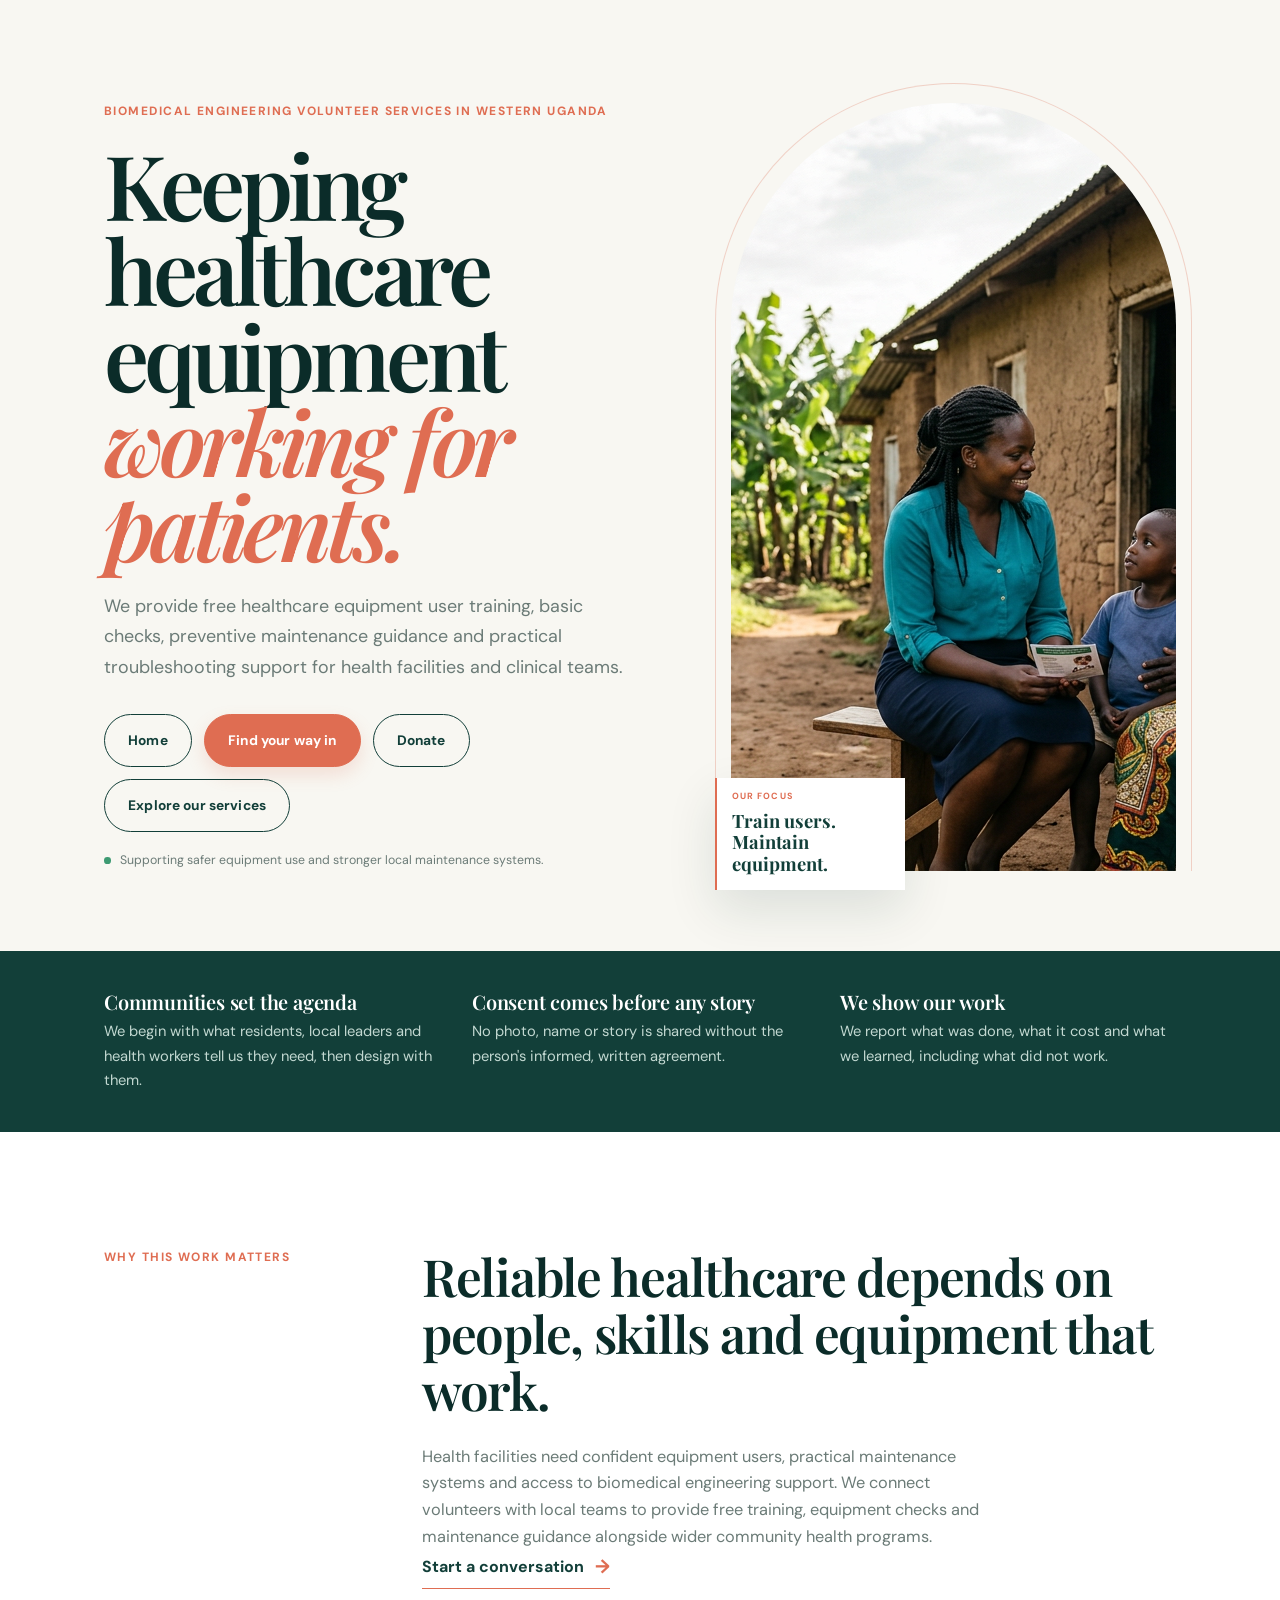
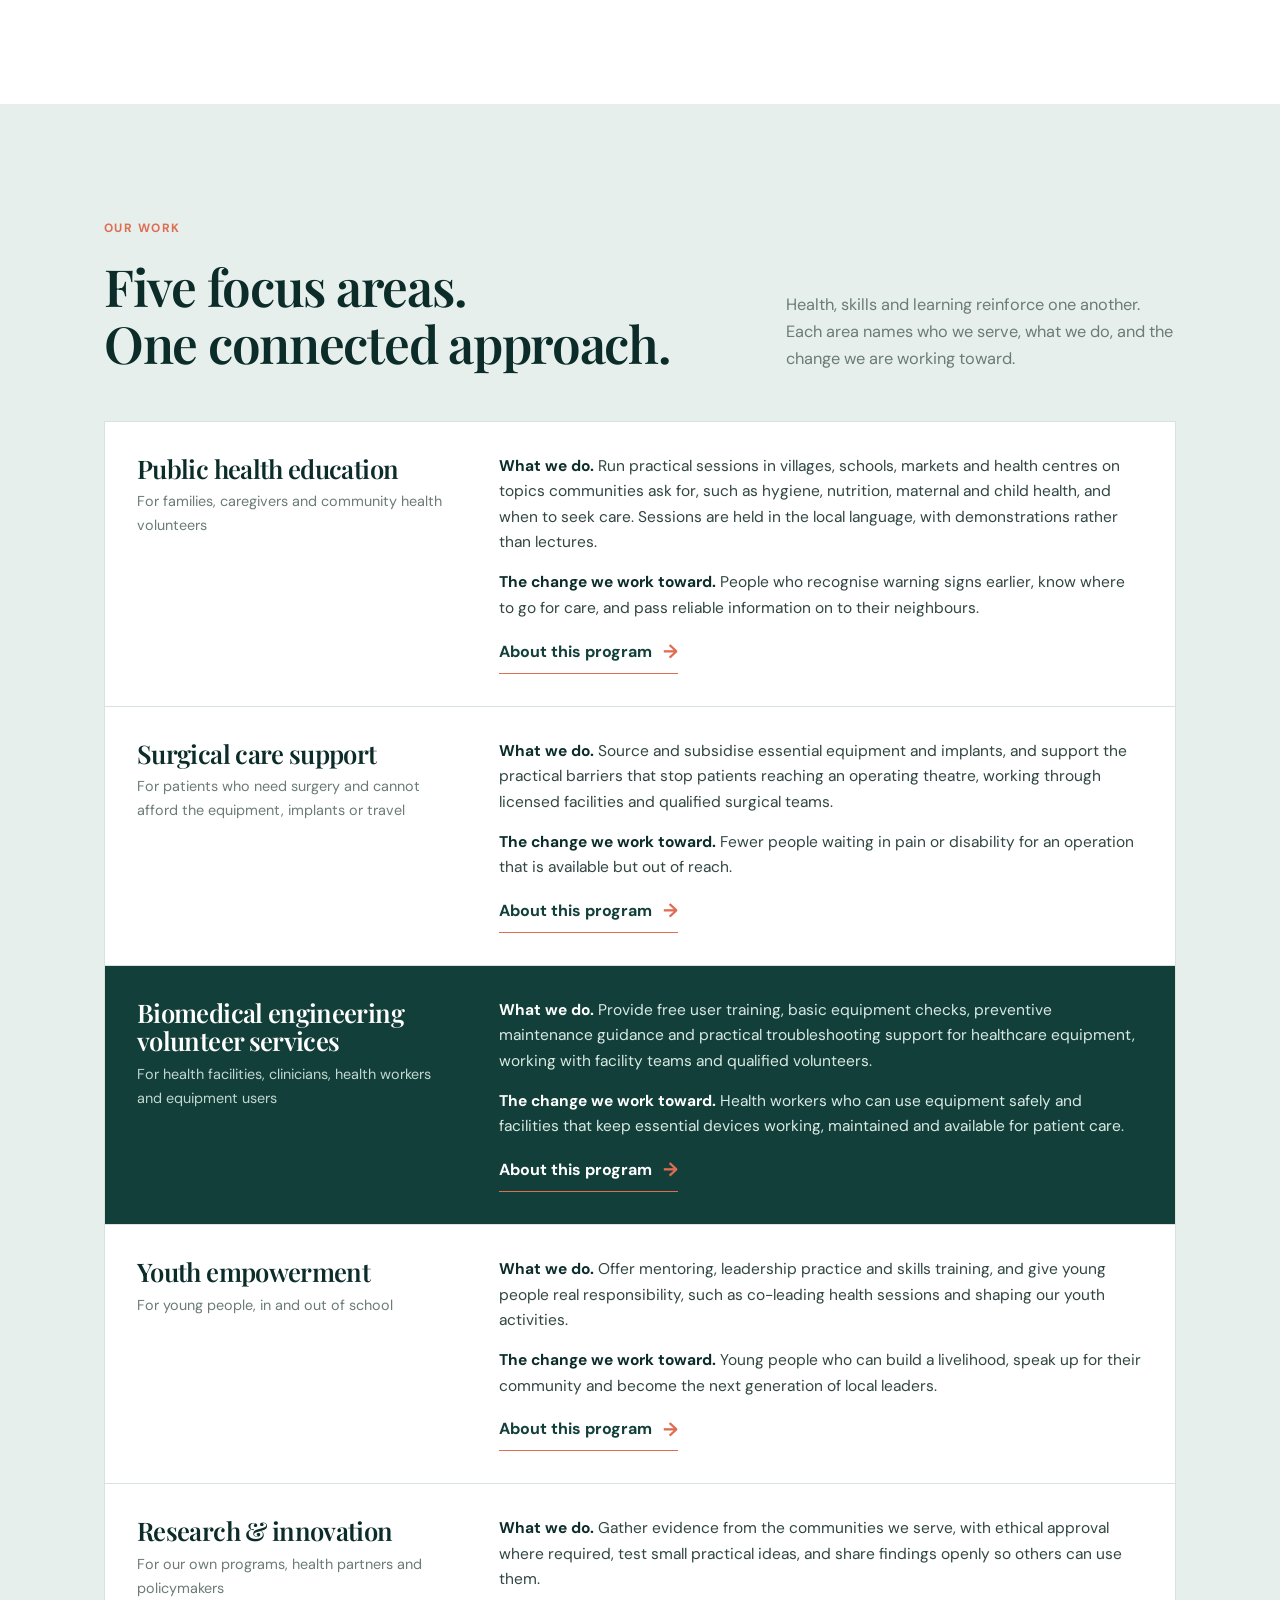
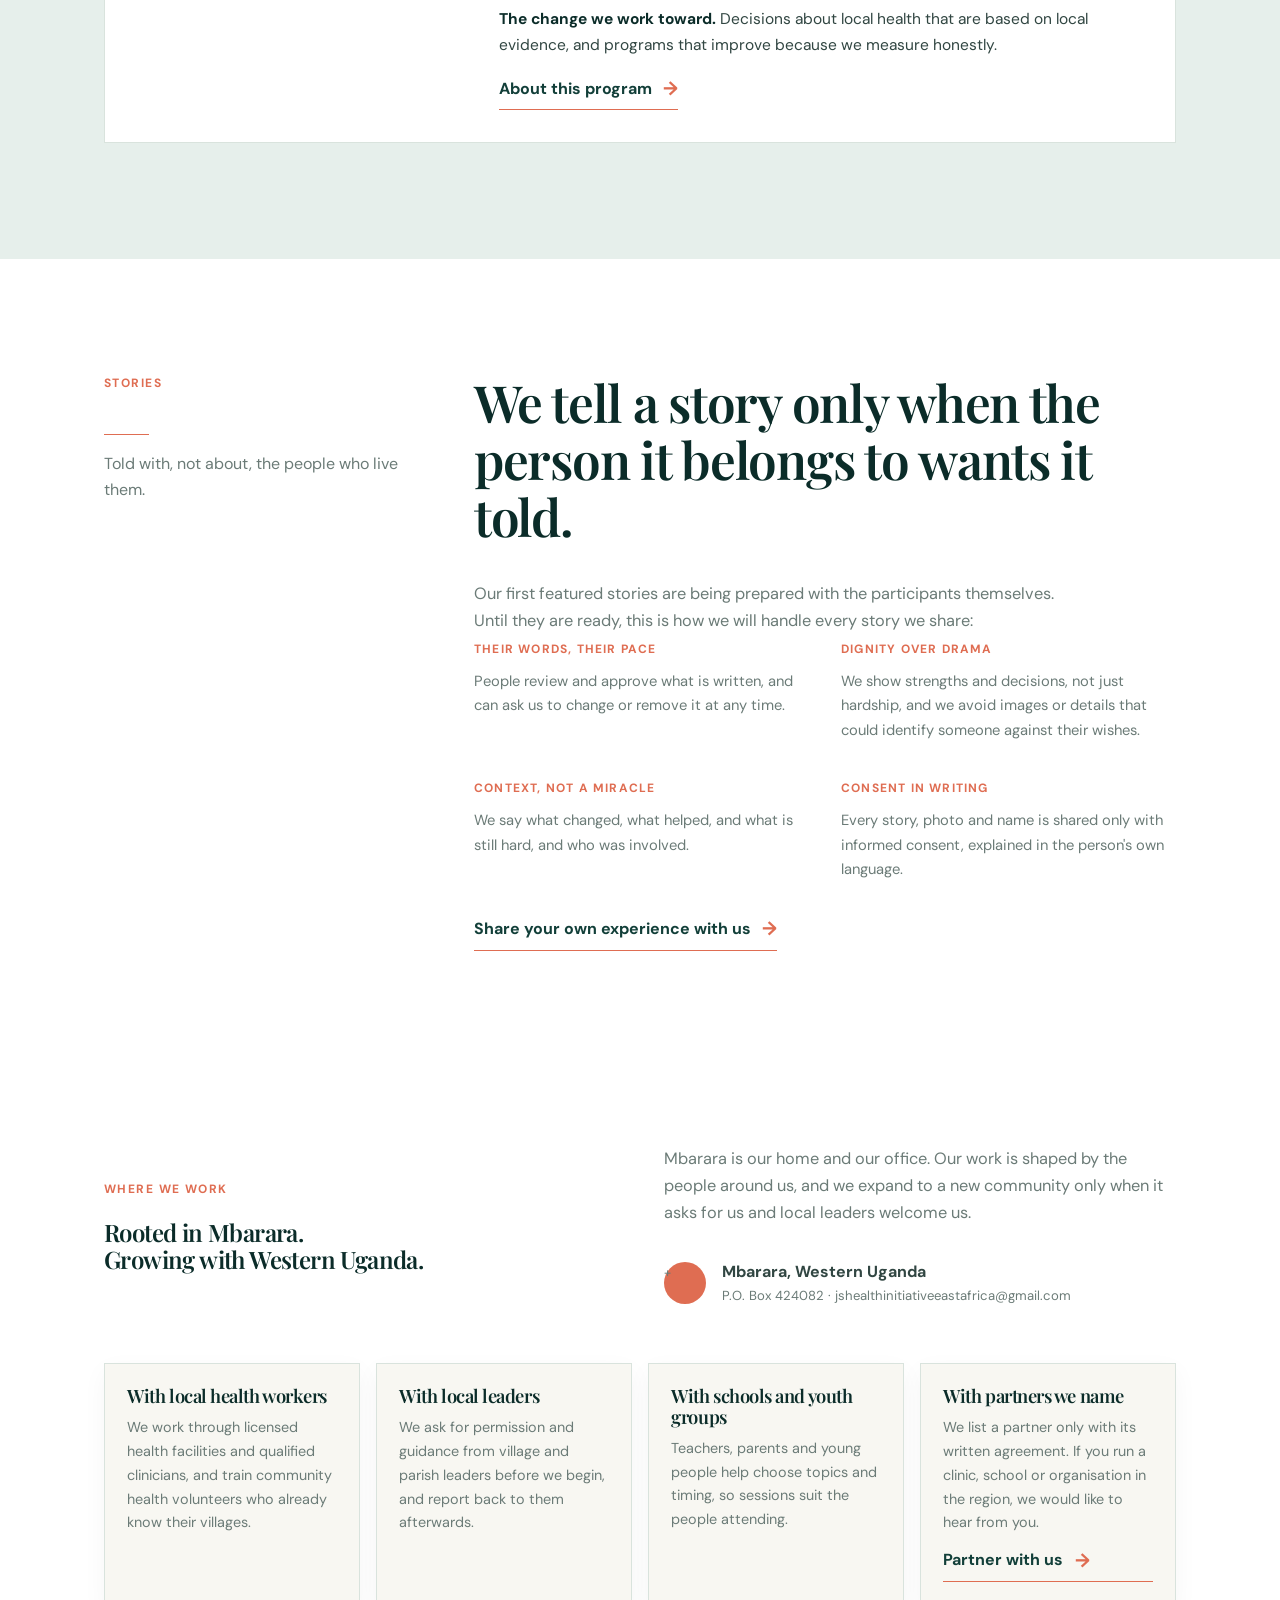
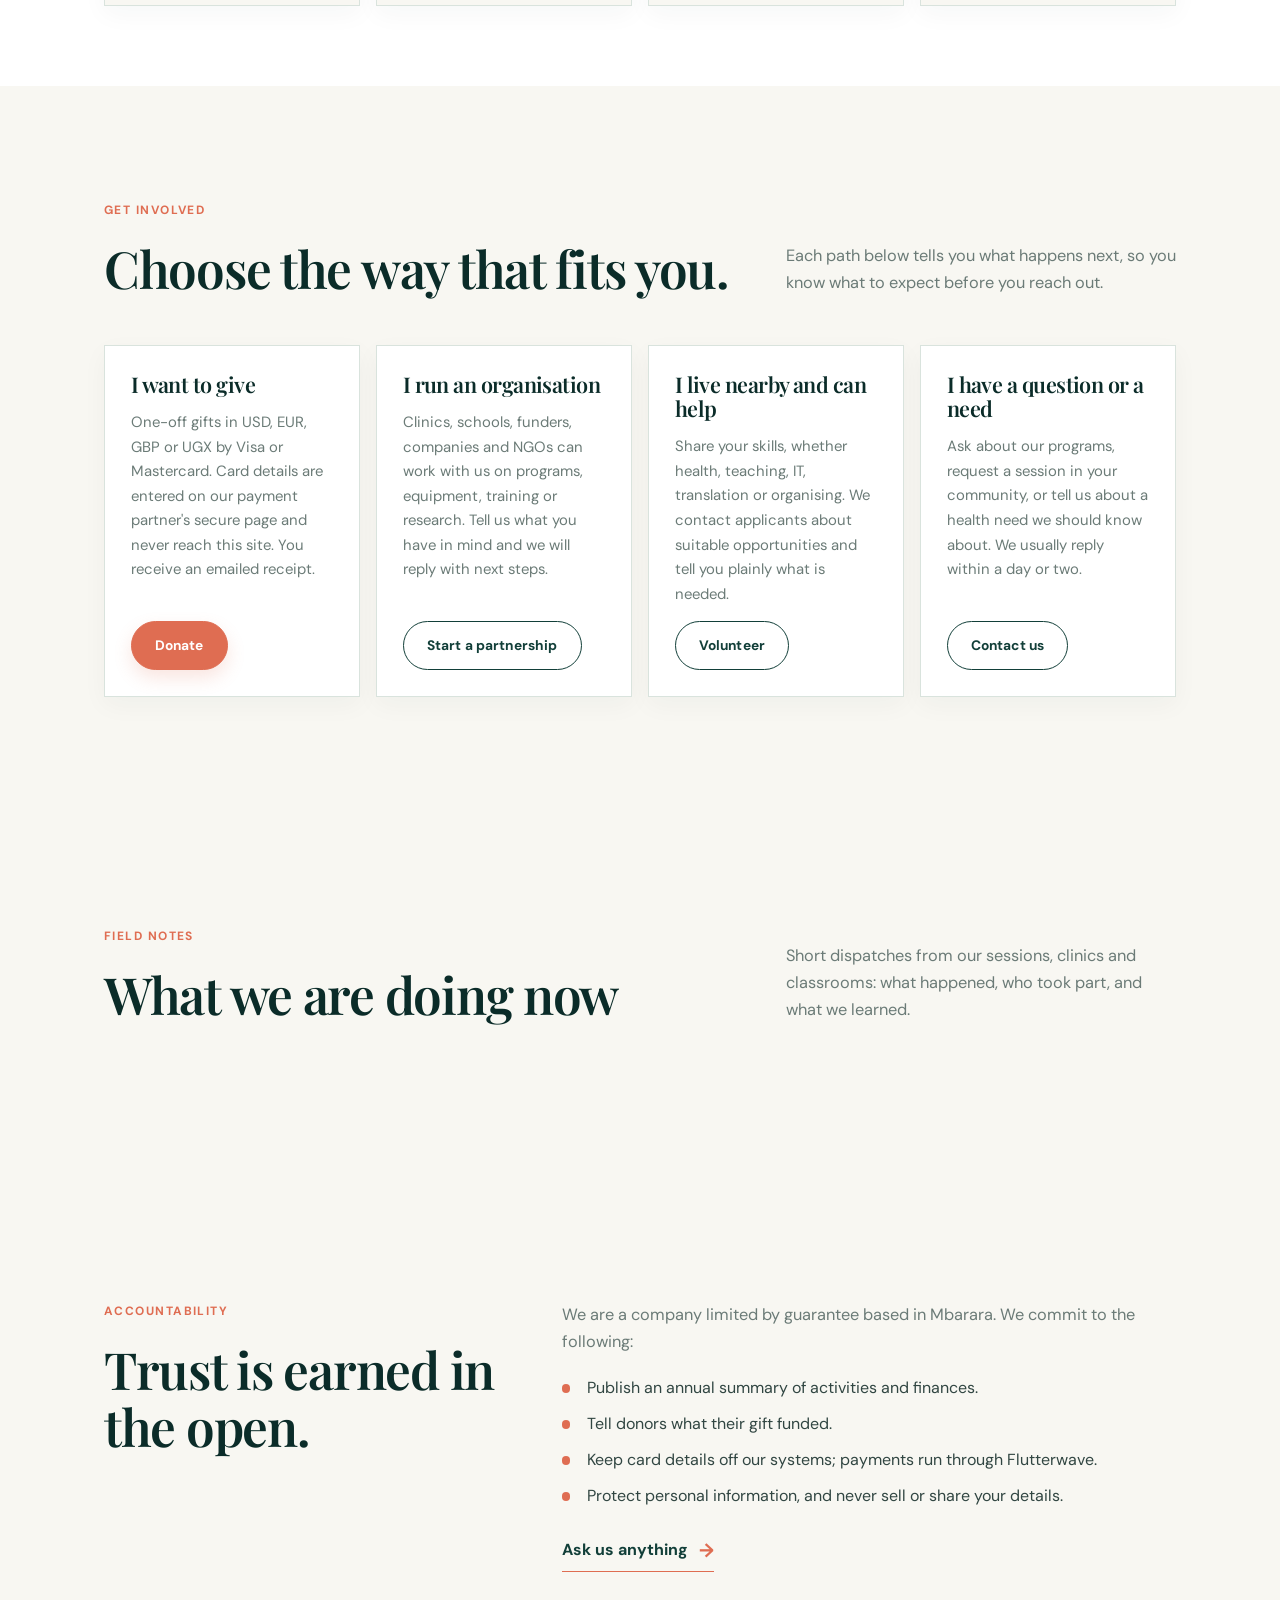
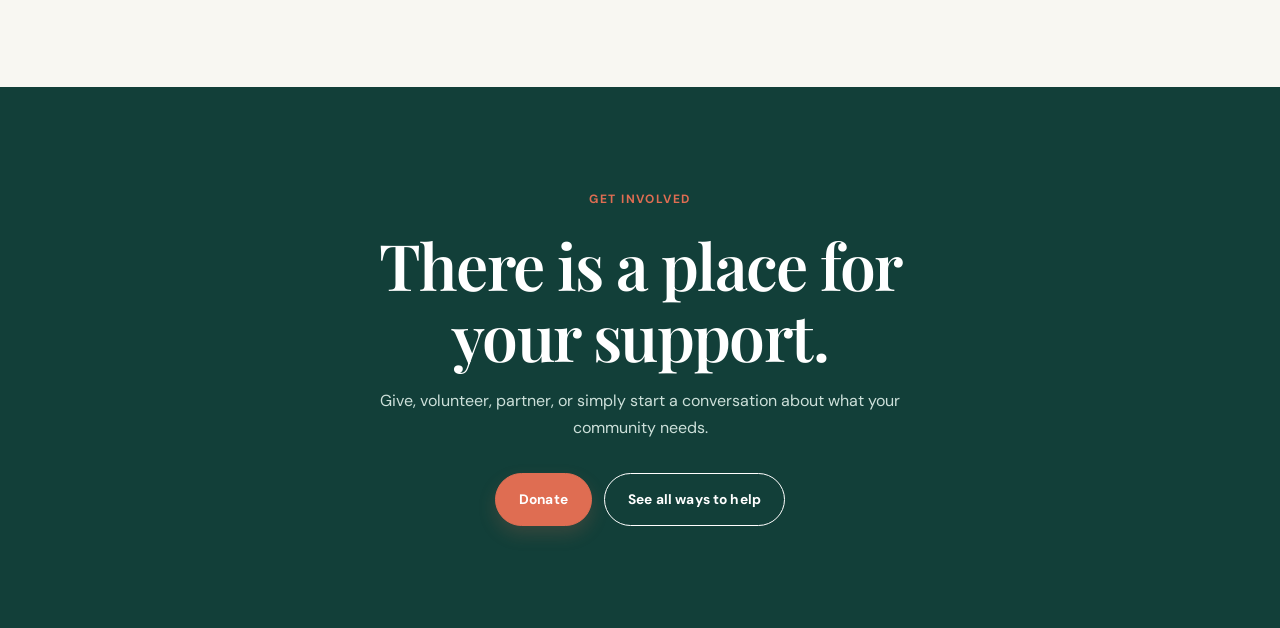
==== index.html @ b075964d "modified:   index.html" ====
<!DOCTYPE html>
<html lang="en">
<head>
  <meta charset="UTF-8"><meta name="viewport" content="width=device-width, initial-scale=1.0">
  <title>Biomedical engineering volunteer services | JS Health Initiative</title>
  <meta name="description" content="JS Health Initiative connects communities and health facilities in Western Uganda with biomedical engineering volunteers, practical training, equipment maintenance support and health programs.">
  <meta property="og:title" content="Biomedical engineering volunteer services | JS Health Initiative"><meta property="og:description" content="Free healthcare equipment user training, maintenance guidance and practical biomedical engineering volunteer support in Western Uganda."><meta property="og:image" content="assets/community-health-hero.png">
  <link rel="icon" href="data:image/svg+xml,%3Csvg xmlns=%27http://www.w3.org/2000/svg%27 viewBox=%270 0 100 100%27%3E%3Ccircle cx=%2750%27 cy=%2750%27 r=%2750%27 fill=%27%23123f39%27/%3E%3C/svg%3E">
  <meta name="theme-color" content="#123f39"><link rel="stylesheet" href="style.css"><link rel="stylesheet" href="programs.css"><link rel="stylesheet" href="home.css">
</head>
<body class="home"><div id="nav"></div>
<main id="main">

  <section class="hero"><div class="container hero-grid"><div class="hero-copy"><p class="eyebrow">Biomedical engineering volunteer services in Western Uganda</p><h1>Keeping healthcare equipment <em>working for patients.</em></h1><p class="lead">We provide free healthcare equipment user training, basic checks, preventive maintenance guidance and practical troubleshooting support for health facilities and clinical teams.</p><div class="hero-actions"><a href="index.html" class="btn btn-large btn-ghost">Home</a><a href="get-involved.html" class="btn btn-large">Find your way in</a><a href="donate.html" class="btn btn-large btn-ghost">Donate</a><a href="program.html?slug=biomedical-engineering-volunteer-services" class="btn btn-large btn-ghost">Explore our services</a></div><p class="hero-note"><span class="trust-dot" aria-hidden="true"></span>Supporting safer equipment use and stronger local maintenance systems.</p></div><div class="hero-visual"><img src="assets/community-health-hero.png" alt="Community health worker speaking with a woman and child outside a clinic in Uganda" width="1376" height="768"><div class="image-caption"><span class="caption-kicker">Our focus</span><strong>Train users.<br>Maintain equipment.</strong></div></div></div></section>

  <section class="principles"><div class="container principles-grid">
    <div><h2 class="principle-title">Communities set the agenda</h2><p>We begin with what residents, local leaders and health workers tell us they need, then design with them.</p></div>
    <div><h2 class="principle-title">Consent comes before any story</h2><p>No photo, name or story is shared without the person's informed, written agreement.</p></div>
    <div><h2 class="principle-title">We show our work</h2><p>We report what was done, what it cost and what we learned, including what did not work.</p></div>
  </div></section>

  <section class="intro section"><div class="container intro-grid"><p class="eyebrow">Why this work matters</p><div><h2>Reliable healthcare depends on people, skills and equipment that work.</h2><p class="section-lead">Health facilities need confident equipment users, practical maintenance systems and access to biomedical engineering support. We connect volunteers with local teams to provide free training, equipment checks and maintenance guidance alongside wider community health programs.</p><a class="text-link" href="contact.html">Start a conversation <span aria-hidden="true">→</span></a></div></div></section>

  <section id="work" class="section work-section"><div class="container"><div class="section-heading"><div><p class="eyebrow">Our work</p><h2>Five focus areas.<br>One connected approach.</h2></div><p class="section-lead">Health, skills and learning reinforce one another. Each area names who we serve, what we do, and the change we are working toward.</p></div>
  <div class="program-list">

    <article class="program-row" id="public-health-education"><div class="program-row-head"><h3>Public health education</h3><p class="program-who">For families, caregivers and community health volunteers</p></div>
    <div class="program-row-body"><p class="program-does"><strong>What we do.</strong> Run practical sessions in villages, schools, markets and health centres on topics communities ask for, such as hygiene, nutrition, maternal and child health, and when to seek care. Sessions are held in the local language, with demonstrations rather than lectures.</p>
    <p class="program-change"><strong>The change we work toward.</strong> People who recognise warning signs earlier, know where to go for care, and pass reliable information on to their neighbours.</p>
    <a class="text-link" href="program.html?slug=public-health-education">About this program <span aria-hidden="true">→</span></a></div></article>

    <article class="program-row" id="surgical-care-support"><div class="program-row-head"><h3>Surgical care support</h3><p class="program-who">For patients who need surgery and cannot afford the equipment, implants or travel</p></div>
    <div class="program-row-body"><p class="program-does"><strong>What we do.</strong> Source and subsidise essential equipment and implants, and support the practical barriers that stop patients reaching an operating theatre, working through licensed facilities and qualified surgical teams.</p>
    <p class="program-change"><strong>The change we work toward.</strong> Fewer people waiting in pain or disability for an operation that is available but out of reach.</p>
    <a class="text-link" href="program.html?slug=surgical-care-support">About this program <span aria-hidden="true">→</span></a></div></article>

    <article class="program-row" id="biomedical-engineering"><div class="program-row-head"><h3>Biomedical engineering volunteer services</h3><p class="program-who">For health facilities, clinicians, health workers and equipment users</p></div>
    <div class="program-row-body"><p class="program-does"><strong>What we do.</strong> Provide free user training, basic equipment checks, preventive maintenance guidance and practical troubleshooting support for healthcare equipment, working with facility teams and qualified volunteers.</p>
    <p class="program-change"><strong>The change we work toward.</strong> Health workers who can use equipment safely and facilities that keep essential devices working, maintained and available for patient care.</p>
    <a class="text-link" href="program.html?slug=biomedical-engineering-volunteer-services">About this program <span aria-hidden="true">→</span></a></div></article>

    <article class="program-row" id="youth-empowerment"><div class="program-row-head"><h3>Youth empowerment</h3><p class="program-who">For young people, in and out of school</p></div>
    <div class="program-row-body"><p class="program-does"><strong>What we do.</strong> Offer mentoring, leadership practice and skills training, and give young people real responsibility, such as co-leading health sessions and shaping our youth activities.</p>
    <p class="program-change"><strong>The change we work toward.</strong> Young people who can build a livelihood, speak up for their community and become the next generation of local leaders.</p>
    <a class="text-link" href="program.html?slug=youth-empowerment">About this program <span aria-hidden="true">→</span></a></div></article>

    <article class="program-row" id="research-innovation"><div class="program-row-head"><h3>Research &amp; innovation</h3><p class="program-who">For our own programs, health partners and policymakers</p></div>
    <div class="program-row-body"><p class="program-does"><strong>What we do.</strong> Gather evidence from the communities we serve, with ethical approval where required, test small practical ideas, and share findings openly so others can use them.</p>
    <p class="program-change"><strong>The change we work toward.</strong> Decisions about local health that are based on local evidence, and programs that improve because we measure honestly.</p>
    <a class="text-link" href="program.html?slug=research-innovation">About this program <span aria-hidden="true">→</span></a></div></article>
  </div></div></section>

  <section id="stories" class="story section"><div class="container story-grid"><div class="story-label"><p class="eyebrow">Stories</p><span class="story-line"></span><p class="muted">Told with, not about, the people who live them.</p></div><div class="story-content"><h2>We tell a story only when the person it belongs to wants it told.</h2>
  <p class="section-lead">Our first featured stories are being prepared with the participants themselves. Until they are ready, this is how we will handle every story we share:</p>
  <div class="story-points"><div><span>Their words, their pace</span><p>People review and approve what is written, and can ask us to change or remove it at any time.</p></div><div><span>Dignity over drama</span><p>We show strengths and decisions, not just hardship, and we avoid images or details that could identify someone against their wishes.</p></div><div><span>Context, not a miracle</span><p>We say what changed, what helped, and what is still hard, and who was involved.</p></div><div><span>Consent in writing</span><p>Every story, photo and name is shared only with informed consent, explained in the person's own language.</p></div></div>
  <a class="text-link" href="contact.html">Share your own experience with us <span aria-hidden="true">→</span></a></div></div></section>

  <section id="where" class="place section-alt"><div class="container"><div class="place-grid"><div><p class="eyebrow">Where we work</p><h2>Rooted in Mbarara.<br>Growing with Western Uganda.</h2></div><div><p class="section-lead">Mbarara is our home and our office. Our work is shaped by the people around us, and we expand to a new community only when it asks for us and local leaders welcome us.</p><div class="place-mark"><span class="pin" aria-hidden="true">+</span><div><strong>Mbarara, Western Uganda</strong><span>P.O. Box 424082 · jshealthinitiativeeastafrica@gmail.com</span></div></div></div></div>
  <div class="local-grid">
    <div class="local-card"><h3>With local health workers</h3><p>We work through licensed health facilities and qualified clinicians, and train community health volunteers who already know their villages.</p></div>
    <div class="local-card"><h3>With local leaders</h3><p>We ask for permission and guidance from village and parish leaders before we begin, and report back to them afterwards.</p></div>
    <div class="local-card"><h3>With schools and youth groups</h3><p>Teachers, parents and young people help choose topics and timing, so sessions suit the people attending.</p></div>
    <div class="local-card"><h3>With partners we name</h3><p>We list a partner only with its written agreement. If you run a clinic, school or organisation in the region, we would like to hear from you.</p><a class="text-link" href="get-involved.html#partner">Partner with us <span aria-hidden="true">→</span></a></div>
  </div></div></section>

  <section id="get-involved" class="section journeys"><div class="container"><div class="section-heading"><div><p class="eyebrow">Get involved</p><h2>Choose the way that fits you.</h2></div><p class="section-lead">Each path below tells you what happens next, so you know what to expect before you reach out.</p></div>
  <div class="journey-grid">
    <div class="journey"><h3>I want to give</h3><p>One-off gifts in USD, EUR, GBP or UGX by Visa or Mastercard. Card details are entered on our payment partner's secure page and never reach this site. You receive an emailed receipt.</p><a href="donate.html" class="btn">Donate</a></div>
    <div class="journey"><h3>I run an organisation</h3><p>Clinics, schools, funders, companies and NGOs can work with us on programs, equipment, training or research. Tell us what you have in mind and we will reply with next steps.</p><a href="get-involved.html#partner" class="btn btn-ghost">Start a partnership</a></div>
    <div class="journey"><h3>I live nearby and can help</h3><p>Share your skills, whether health, teaching, IT, translation or organising. We contact applicants about suitable opportunities and tell you plainly what is needed.</p><a href="volunteer.html" class="btn btn-ghost">Volunteer</a></div>
    <div class="journey"><h3>I have a question or a need</h3><p>Ask about our programs, request a session in your community, or tell us about a health need we should know about. We usually reply within a day or two.</p><a href="contact.html" class="btn btn-ghost">Contact us</a></div>
  </div></div></section>

  <section class="section updates-section" id="updates-section"><div class="container"><div class="section-heading"><div><p class="eyebrow">Field notes</p><h2>What we are doing now</h2></div><p class="section-lead">Short dispatches from our sessions, clinics and classrooms: what happened, who took part, and what we learned.</p></div><div id="updates" class="feature-grid"></div></div></section>

  <section class="section accountability"><div class="container accountability-grid"><div><p class="eyebrow">Accountability</p><h2>Trust is earned in the open.</h2></div><div><p class="section-lead">We are a company limited by guarantee based in Mbarara. We commit to the following:</p><ul class="check-list"><li>Publish an annual summary of activities and finances.</li><li>Tell donors what their gift funded.</li><li>Keep card details off our systems; payments run through Flutterwave.</li><li>Protect personal information, and never sell or share your details.</li></ul><a class="text-link" href="contact.html">Ask us anything <span aria-hidden="true">→</span></a></div></div></section>

  <section class="cta"><div class="container"><p class="eyebrow">Get involved</p><h2>There is a place for your support.</h2><p>Give, volunteer, partner, or simply start a conversation about what your community needs.</p><div class="hero-actions cta-actions"><a href="donate.html" class="btn btn-large">Donate</a><a href="get-involved.html" class="btn btn-large btn-ghost">See all ways to help</a></div></div></section>
</main><div id="foot"></div><script src="config.js"></script><script src="app.js"></script><script src="programs.js"></script></body></html>
---- style.css ----
@import url('https://fonts.googleapis.com/css2?family=DM+Sans:wght@400;500;600;700&family=Playfair+Display:ital,wght@0,600;0,700;1,600;1,700&display=swap');
:root{--green:#123f39;--green-deep:#0b2c29;--green-soft:#e6efeb;--coral:#df6d52;--coral-soft:#f8e8e1;--ink:#16322f;--text:#314642;--muted:#6b7b77;--cream:#f8f7f2;--white:#fff;--line:#d9e3dd;--serif:'Playfair Display',Georgia,serif;--sans:'DM Sans',system-ui,sans-serif;--shadow:0 20px 50px rgba(15,55,48,.12)}*{box-sizing:border-box;margin:0;padding:0}[hidden]{display:none!important}html{scroll-behavior:smooth}body{font-family:var(--sans);color:var(--text);background:var(--cream);line-height:1.65;-webkit-font-smoothing:antialiased}body{overflow-x:clip}img{display:block;max-width:100%}a{color:inherit;text-decoration:none}a:hover{text-decoration:none}:focus-visible{outline:3px solid var(--coral);outline-offset:3px;border-radius:3px}.skip{position:absolute;left:-999px;top:0;background:var(--green-deep);color:#fff;padding:.7rem 1rem;z-index:99}.skip:focus{left:0}.container{max-width:1200px;margin:0 auto;padding:0 clamp(1.25rem,5vw,4rem)}h1,h2,h3{font-family:var(--serif);font-weight:600;line-height:1.12;color:var(--green-deep);letter-spacing:-.025em}.eyebrow{font-size:.75rem;font-weight:700;letter-spacing:.12em;text-transform:uppercase;color:var(--coral);margin-bottom:1.2rem}.muted,.section-lead{color:var(--muted)}.section{padding:clamp(4rem,9vw,7.5rem) 0}.section h2{font-size:clamp(2rem,4vw,3.4rem)}.section-lead{font-size:1.02rem;max-width:580px}.btn{display:inline-flex;align-items:center;justify-content:center;gap:.7rem;min-height:3rem;background:var(--coral);color:#fff;border:1px solid var(--coral);padding:.78rem 1.45rem;border-radius:999px;font:inherit;font-size:.86rem;font-weight:700;letter-spacing:.01em;cursor:pointer;box-shadow:0 8px 18px rgba(223,109,82,.18);transition:transform .2s ease,background .2s ease,border-color .2s ease,box-shadow .2s ease}.btn:hover{background:#c85840;border-color:#c85840;transform:translateY(-2px);box-shadow:0 12px 24px rgba(223,109,82,.24)}.btn:active{transform:translateY(0);box-shadow:0 4px 10px rgba(223,109,82,.16)}.btn-large{min-height:3.15rem;padding:.88rem 1.45rem}.btn-ghost{background:transparent;color:var(--green);border-color:var(--green);box-shadow:none}.btn-ghost:hover{background:var(--green);color:#fff;box-shadow:3px 3px 0 rgba(11,44,41,.16)}.text-link{display:inline-flex;gap:.7rem;align-items:center;color:var(--green);font-weight:700;border-bottom:1px solid var(--coral);padding-bottom:.3rem}.text-link span{color:var(--coral);font-size:1.2rem}.nav{position:sticky;top:0;background:rgba(248,247,242,.94);backdrop-filter:blur(14px);border-bottom:1px solid var(--line);z-index:20}.nav-inner{display:flex;align-items:center;justify-content:space-between;gap:1rem;padding-block:1rem}.logo{display:flex;align-items:center;gap:.7rem;color:var(--green);font-weight:700}.logo:hover{color:var(--green)}.logo-mark{display:grid;place-items:center;size:44px;width:44px;height:44px;background:var(--green);color:#fff;border-radius:50%;font-size:.68rem;letter-spacing:.06em}.nav-links{display:flex;align-items:center;gap:1.6rem;font-size:.88rem;font-weight:600}.nav-links a:not(.btn){padding:.3rem 0;border-bottom:2px solid transparent}.nav-links a:not(.btn):hover,.nav-links a[aria-current=page]{border-color:var(--coral)}.nav-links .btn{color:#fff;padding:.65rem 1.15rem}.burger{display:none;background:transparent;border:1px solid var(--line);border-radius:50%;width:42px;height:42px;color:var(--green);font-size:1.1rem;cursor:pointer}.hero{background:var(--cream);padding:clamp(3rem,7vw,6rem) 0 7rem}.hero-grid{display:grid;grid-template-columns:minmax(0,1fr) minmax(300px, .8fr);gap:clamp(2.5rem,7vw,7rem);align-items:center}.hero h1{font-size:clamp(3.2rem,7vw,6.7rem);max-width:730px;margin-bottom:1.5rem}.hero h1 em{color:var(--coral);font-style:italic}.lead{font-size:1.16rem;max-width:600px;color:var(--muted);margin-bottom:2rem}.hero-actions{display:flex;flex-wrap:wrap;gap:.8rem}.hero-note{display:flex;align-items:center;gap:.6rem;color:var(--muted);font-size:.82rem;margin-top:1.5rem}.trust-dot{width:8px;height:8px;border-radius:50%;background:#4b956e}.hero-visual{position:relative;max-width:480px;justify-self:end}.hero-visual:before{content:'';position:absolute;inset:-18px 18px 18px -18px;border:1px solid var(--coral);border-radius:180px 180px 18px 18px;opacity:.5}.hero-visual img{position:relative;width:100%;aspect-ratio:4/5;object-fit:cover;border-radius:180px 180px 18px 18px}.image-caption{position:absolute;bottom:1.25rem;left:-1.5rem;background:var(--white);padding:1rem 1.25rem;border-left:4px solid var(--coral);box-shadow:var(--shadow);min-width:190px}.caption-kicker{display:block;color:var(--coral);font-size:.7rem;text-transform:uppercase;letter-spacing:.12em;font-weight:700;margin-bottom:.25rem}.image-caption strong{font-family:var(--serif);font-size:1.15rem;color:var(--green)}.intro{background:var(--white)}.intro-grid{display:grid;grid-template-columns:.55fr 1.45fr;gap:2rem}.intro-grid h2{max-width:800px;margin-bottom:1.5rem}.work-section{background:var(--green-soft)}.section-heading{display:flex;justify-content:space-between;gap:3rem;align-items:end;margin-bottom:3rem}.section-heading .section-lead{max-width:390px}.work-grid{display:grid;grid-template-columns:repeat(3,1fr);gap:1rem}.work-card{position:relative;display:flex;flex-direction:column;min-height:260px;padding:1.8rem;background:var(--white);border:1px solid var(--line);transition:transform .2s ease,box-shadow .2s ease}.work-card:hover{transform:translateY(-5px);box-shadow:var(--shadow)}.work-card-wide{grid-column:span 2;min-height:300px}.work-card-dark{background:var(--green);border-color:var(--green);color:#d9e9e4}.work-card-dark h3,.work-card-dark .card-number{color:#fff}.work-card-accent{background:var(--coral-soft);border-color:#edc7bc}.work-card h3{font-size:1.55rem;max-width:280px;margin-top:auto;margin-bottom:.55rem}.work-card p{max-width:300px;color:var(--muted);font-size:.92rem}.work-card-dark p{color:#c2d8d1}.card-number{font-size:.75rem;color:var(--coral);font-weight:700;letter-spacing:.08em}.card-arrow{position:absolute;right:1.6rem;top:1.5rem;color:var(--coral);font-size:1.3rem}.story{background:var(--white)}.story-grid{display:grid;grid-template-columns:.65fr 1.35fr;gap:2rem}.story-line{display:block;width:45px;height:1px;background:var(--coral);margin:2.5rem 0 1rem}.story-content h2{font-size:clamp(2.2rem,4vw,4rem);max-width:700px;margin-bottom:2.2rem}.story-points{display:grid;grid-template-columns:1fr 1fr;gap:2rem;margin-bottom:2rem}.story-points span{color:var(--coral);font-size:.75rem;font-weight:700;text-transform:uppercase;letter-spacing:.1em}.story-points p{margin-top:.5rem;color:var(--muted);font-size:.92rem}.place{padding:5rem 0}.place-grid{display:grid;grid-template-columns:1fr 1fr;gap:3rem;align-items:center}.place-mark{display:flex;align-items:center;gap:1rem;margin-top:2rem}.pin{display:grid;place-items:center;width:42px;height:42px;border-radius:50%;background:var(--coral);color:#fff;font-size:1.4rem}.place-mark strong,.place-mark span{display:block}.place-mark span{font-size:.82rem;color:var(--muted)}.cta{background:var(--green);color:#fff;text-align:center;padding:clamp(4rem,8vw,7rem) 0}.cta h2{font-size:clamp(2.4rem,5vw,4.5rem);color:#fff;max-width:650px;margin:0 auto 1rem}.cta p:not(.eyebrow){max-width:520px;margin:0 auto 2rem;color:#cde0da}.cta .btn-ghost{color:#fff;border-color:#fff}.cta .btn-ghost:hover{background:#fff;color:var(--green)}.feature-grid{display:grid;grid-template-columns:repeat(auto-fit,minmax(250px,1fr));gap:1rem}.feature{background:#fff;border:1px solid var(--line);padding:1.4rem}.feature h3{font-size:1.2rem;margin-bottom:.4rem}.feature p{color:var(--muted);font-size:.9rem}.stacked-form{display:grid;gap:.85rem;max-width:520px}.stacked-form label{font-size:.85rem;font-weight:600;color:var(--muted);display:grid;gap:.3rem}.stacked-form input,.stacked-form textarea,.stacked-form select{width:100%;padding:.75rem .9rem;border:1px solid var(--line);border-radius:8px;font:inherit;background:#fff;color:var(--text)}.stacked-form button{justify-self:start}.hp{position:absolute;left:-9999px;width:1px;height:1px;opacity:0}.form-status{min-height:1.4em;font-size:.92rem;color:var(--muted)}.form-status.ok{color:#18794e}.form-status.err{color:#b33d2c}footer{background:var(--green-deep);color:#c5d9d3;padding:3rem 0;font-size:.86rem}.footer-inner{display:flex;justify-content:space-between;gap:2rem;flex-wrap:wrap}footer a{color:#fff;text-decoration:underline;text-underline-offset:3px}footer .muted{color:#9dbab1}.footer-inner .stacked-form{width:100%;max-width:340px}@media(max-width:760px){.burger{display:block}.nav-links{display:none;position:absolute;left:0;right:0;top:100%;background:var(--cream);border-bottom:1px solid var(--line);flex-direction:column;align-items:stretch;padding:1rem 1.25rem;gap:.8rem}.nav-links.open{display:flex;box-shadow:0 18px 28px rgba(23,26,36,.08)}.nav-links .btn{text-align:center}.hero-grid,.intro-grid,.story-grid,.place-grid{grid-template-columns:1fr}.hero{padding-top:3.5rem}.hero-visual{justify-self:center;width:min(100%,390px);margin-top:1rem}.section-heading{display:block}.section-heading .section-lead{margin-top:1rem}.work-grid{grid-template-columns:1fr 1fr}.work-card-wide{grid-column:span 2}.story-line{margin-top:1.5rem}.story-points{gap:1rem}.footer-inner .stacked-form{max-width:none}}@media(max-width:480px){.hero h1{font-size:3.2rem}.work-grid{grid-template-columns:1fr}.work-card-wide{grid-column:span 1}.story-points{grid-template-columns:1fr}.image-caption{left:.75rem}.nav .logo-text{font-size:.86rem}}@media(prefers-reduced-motion:reduce){*{transition:none!important;scroll-behavior:auto!important}}

/* ---- Shared additions: page headers, lists, journeys ---- */
.page-head{background:var(--green-soft);padding:clamp(2.5rem,6vw,4.5rem) 0}.page-head h1{font-size:clamp(2.2rem,5vw,3.6rem)}.page-head .section-lead{margin-top:.8rem}
.section-alt{background:var(--white)}
.check-list{list-style:none;display:grid;gap:.6rem;margin:1.2rem 0 1.6rem}.check-list li{position:relative;padding-left:1.6rem;color:var(--text)}.check-list li::before{content:"";position:absolute;left:0;top:.6em;width:.55rem;height:.55rem;border-radius:50%;background:var(--coral)}
.journey-grid{display:grid;grid-template-columns:repeat(4,1fr);gap:1rem}.journey{display:flex;flex-direction:column;gap:.9rem;padding:1.6rem;background:var(--white);border:1px solid var(--line)}.journey h3{font-size:1.35rem}.journey p{color:var(--muted);font-size:.93rem;flex:1}.journey .btn{align-self:flex-start}
.contact-grid{display:grid;grid-template-columns:1fr 1fr;gap:3rem;align-items:start}.contact-list{list-style:none;display:grid;gap:1rem;margin-top:1.5rem}.contact-list strong{display:block;font-size:.8rem;color:var(--muted)}.contact-list a{text-decoration:underline;text-underline-offset:3px}.contact-card{background:var(--white);border:1px solid var(--line);padding:1.6rem}.contact-card h3{margin-bottom:.4rem}.contact-card .stacked-form{margin-top:1rem;max-width:none}
.banner{background:var(--green-soft);border-left:4px solid var(--green);padding:1rem 1.2rem;margin-bottom:1.5rem}.banner.bad{background:var(--coral-soft);border-color:var(--coral)}.amounts{display:flex;gap:.5rem;flex-wrap:wrap}.amounts .btn.active{background:var(--green);color:#fff}.note{margin-top:1rem;color:var(--muted);font-size:.88rem}
.feature .feature-date{display:block;font-size:.78rem;color:var(--muted);margin-bottom:.4rem}.feature img{width:100%;aspect-ratio:16/10;object-fit:cover;margin:-1.4rem -1.4rem 1rem;width:calc(100% + 2.8rem);max-width:none}.updates-empty{grid-column:1/-1;padding:1.6rem;background:var(--white);border:1px dashed var(--line);color:var(--muted)}
.admin{padding-block:2rem}.tabs{display:flex;flex-wrap:wrap;gap:.4rem;margin-bottom:1.5rem}.tabs .btn.active{background:var(--green);color:#fff}.scroll{overflow-x:auto}table{border-collapse:collapse;width:100%;font-size:.86rem}th,td{padding:.5rem .7rem;border-bottom:1px solid var(--line);text-align:left;vertical-align:top}
@media(max-width:1000px){.journey-grid{grid-template-columns:1fr 1fr}}@media(max-width:760px){.contact-grid{grid-template-columns:1fr;gap:2rem}}@media(max-width:560px){.journey-grid{grid-template-columns:1fr}}
.page-head{border-bottom:1px solid var(--line)}.journey,.contact-card,.feature,.local-card,.updates-empty{box-shadow:0 8px 24px rgba(15,55,48,.04)}.journey:hover,.contact-card:hover,.feature:hover,.local-card:hover{border-color:var(--coral)}.stacked-form input:focus,.stacked-form textarea:focus,.stacked-form select:focus{border-color:var(--coral);outline:3px solid rgba(223,109,82,.2);outline-offset:0}.tabs button{font:inherit}
---- programs.css ----
.programs-grid{list-style:none;max-width:1040px;margin:0 auto;display:grid;grid-template-columns:repeat(6,1fr);gap:1rem;padding:0}
.program-card{position:relative;grid-column:span 2;display:flex;flex-direction:column;min-width:0;min-height:244px;padding:1.75rem 1.6rem 1.6rem;overflow:hidden;background:var(--white);border:1px solid var(--line);transition:transform .2s ease,box-shadow .2s ease,border-color .2s ease}
.program-card:first-child{grid-column:span 4;min-height:284px}
.program-card-top{display:flex;align-items:center;justify-content:space-between}
.program-number{font-size:.72rem;font-weight:700;letter-spacing:.08em;color:var(--coral)}
.program-number::after{content:"01"}
.program-card:nth-child(2) .program-number::after{content:"02"}
.program-card:nth-child(3) .program-number::after{content:"03"}
.program-card:nth-child(4) .program-number::after{content:"04"}
.program-card:nth-child(5) .program-number::after{content:"05"}
.program-card-copy{margin-top:auto}
.program-card h3{margin:0 0 .4rem;font-size:1.45rem;line-height:1.18}
.program-card p{max-width:38ch;margin:0;color:var(--muted);font-size:.92rem;line-height:1.55}
.program-link{position:absolute;inset:0;z-index:1}
.program-arrow{position:relative;z-index:2;display:grid;place-items:center;width:2rem;height:2rem;border-radius:50%;color:var(--coral);font-size:0}
.program-arrow svg{width:1rem;height:1rem;fill:none;stroke:currentColor;stroke-width:2;stroke-linecap:round;stroke-linejoin:round;transform:rotate(-45deg)}
.program-card:hover,.program-card:focus-within{transform:translateY(-3px);border-color:var(--coral);box-shadow:var(--shadow)}
.program-card:hover .program-arrow,.program-card:focus-within .program-arrow{background:var(--coral);color:var(--white)}
.program-card:nth-child(3){background:var(--green);border-color:var(--green);color:var(--white)}
.program-card:nth-child(3) h3{color:var(--white)}
.program-card:nth-child(3) p{color:#c2d8d1}
.program-card:nth-child(5){background:var(--coral-soft);border-color:#edc7bc}
.sr-only{position:absolute;width:1px;height:1px;overflow:hidden;clip:rect(0 0 0 0);white-space:nowrap}
.program-skeleton{min-height:260px;background:linear-gradient(90deg,var(--green-soft),var(--white),var(--green-soft));background-size:200% 100%;animation:sk 1.4s infinite}
@keyframes sk{to{background-position:-200% 0}}
.program-detail{max-width:760px}
.program-detail .program-icon{display:grid;place-items:center;width:4.5rem;height:4.5rem;margin-bottom:1.25rem;background:var(--green-soft);border:1px solid var(--line);font-size:2rem}
.program-detail h1{margin:0 0 1rem;font-size:clamp(2rem,4.5vw,3rem);line-height:1.1}
.program-detail .section-lead{margin-bottom:1.75rem}
.program-detail .prose p{max-width:68ch;margin-bottom:1.1rem;color:var(--text);font-size:1.05rem;line-height:1.8}
.program-detail .hero-actions{margin-top:2rem}
.back-link{display:inline-block;margin-bottom:1.5rem;color:var(--green);font-size:.92rem;font-weight:700}
.stacked-form input[type=checkbox]{width:auto;justify-self:start}
.row-actions{display:flex;flex-wrap:wrap;gap:.4rem}
.row-actions .btn{padding:.3rem .65rem;font-size:.8rem}
@media(max-width:900px){.programs-grid{grid-template-columns:repeat(2,1fr)}.program-card,.program-card:first-child{grid-column:span 1}.program-card:first-child{grid-column:span 2}}
@media(max-width:560px){.programs-grid{grid-template-columns:1fr;gap:.75rem}.program-card,.program-card:first-child{grid-column:span 1;min-height:210px;padding:1.4rem 1.25rem}.program-card h3{font-size:1.3rem}}
@media(prefers-reduced-motion:reduce){.program-card,.program-arrow{transition:none!important}.program-card:hover,.program-card:focus-within{transform:none}.program-skeleton{animation:none}}
---- home.css ----
.home .hero {
  min-height: min(760px, calc(100vh - 4.5rem));
  display: flex;
  align-items: center;
  padding: clamp(3.5rem, 8vw, 7rem) 0 clamp(3rem, 7vw, 5rem);
  background: var(--cream);
}

.home .hero-grid {
  display: grid;
  grid-template-columns: minmax(0, 0.92fr) minmax(320px, 0.78fr);
  align-items: center;
  gap: clamp(2.5rem, 8vw, 7rem);
}

.home .hero-copy {
  max-width: 610px;
}

.home .hero-copy h1 {
  max-width: 620px;
  font-size: clamp(3.7rem, 7vw, 6.35rem);
  line-height: 0.95;
  letter-spacing: -0.055em;
}

.home .hero-copy h1 em {
  display: block;
  color: var(--coral);
  font-weight: 600;
}

.home .hero-copy .lead {
  max-width: 520px;
  margin-top: 1.5rem;
  color: var(--muted);
  font-size: clamp(.98rem, 1.4vw, 1.12rem);
  line-height: 1.7;
}

.home .hero-actions {
  display: flex;
  flex-wrap: wrap;
  gap: .75rem;
  margin-top: 1.65rem;
}

.home .hero-note {
  display: flex;
  align-items: center;
  gap: .55rem;
  margin-top: 1.15rem;
  color: var(--muted);
  font-size: .77rem;
}

.home .trust-dot {
  width: .42rem;
  height: .42rem;
  flex: 0 0 auto;
  border-radius: 50%;
  background: #3d9a72;
}

.home .hero-visual {
  position: relative;
  width: min(100%, 470px);
  justify-self: end;
  isolation: isolate;
}

.home .hero-visual::before {
  position: absolute;
  inset: -1.2rem -1rem 0;
  z-index: -1;
  border: 1px solid rgba(223, 109, 82, .55);
  border-bottom: 0;
  border-radius: 15rem 15rem 0 0;
  content: "";
}

.home .hero-visual img {
  width: 100%;
  aspect-ratio: 4 / 5;
  object-fit: cover;
  object-position: 72% center;
  border-radius: 14rem 14rem 0 0;
}

.home .image-caption {
  position: absolute;
  left: -1rem;
  bottom: -1.2rem;
  display: flex;
  flex-direction: column;
  gap: .3rem;
  width: 8.5rem;
  padding: .85rem .9rem 1rem;
  background: var(--white);
  border-left: 2px solid var(--coral);
  box-shadow: var(--shadow);
  color: var(--green-deep);
  font-family: var(--serif);
  font-size: .9rem;
  line-height: 1.15;
}

.home .caption-kicker {
  color: var(--coral);
  font-family: var(--sans);
  font-size: .56rem;
  font-weight: 700;
  letter-spacing: .13em;
  text-transform: uppercase;
}

@media (max-width: 820px) {
  .home .hero {
    padding-top: 3.25rem;
  }

  .home .hero-grid {
    grid-template-columns: 1fr;
    gap: 3.5rem;
  }

  .home .hero-copy {
    max-width: 650px;
  }

  .home .hero-copy h1 {
    font-size: clamp(3.25rem, 12vw, 5.4rem);
  }

  .home .hero-visual {
    width: min(100%, 430px);
    justify-self: center;
  }
}

@media (max-width: 520px) {
  .home .hero {
    min-height: auto;
    padding: 2.75rem 0 4.5rem;
  }

  .home .hero-grid {
    gap: 3rem;
  }

  .home .hero-copy h1 {
    max-width: 12ch;
    font-size: clamp(2.85rem, 14vw, 4.2rem);
    line-height: .98;
  }

  .home .hero-copy .lead {
    margin-top: 1.25rem;
    font-size: .96rem;
    line-height: 1.6;
  }

  .home .hero-actions {
    align-items: stretch;
    gap: .65rem;
    margin-top: 1.4rem;
  }

  .home .hero-actions .btn {
    width: 100%;
    min-height: 3.1rem;
  }

  .home .hero-note {
    align-items: flex-start;
    font-size: .72rem;
    line-height: 1.4;
  }

  .home .hero-visual {
    width: calc(100% - 1.25rem);
    margin-right: .5rem;
  }

  .home .hero-visual::before {
    inset: -.8rem -.65rem 0;
    border-radius: 12rem 12rem 0 0;
  }

  .home .hero-visual img {
    aspect-ratio: 4 / 5.35;
    object-position: 68% center;
    border-radius: 11rem 11rem 0 0;
  }

  .home .image-caption {
    left: -.65rem;
    bottom: -.9rem;
    width: 8rem;
    padding: .7rem .75rem .8rem;
    font-size: .82rem;
  }

  .home .caption-kicker {
    font-size: .5rem;
  }
}

@media (max-width: 360px) {
  .home .hero {
    padding-top: 2.25rem;
  }

  .home .hero-copy h1 {
    font-size: 2.75rem;
  }

  .home .hero-grid {
    gap: 2.5rem;
  }
}

/* ---- Homepage additions ---- */
.principles{background:var(--green);color:#d9e9e4;padding:2.5rem 0}
.principles-grid{display:grid;grid-template-columns:repeat(3,1fr);gap:2rem}
.principle-title{font-family:var(--serif);font-size:1.25rem;color:#fff;margin-bottom:.4rem;letter-spacing:-.01em}
.principles p{font-size:.92rem;color:#c2d8d1;max-width:34ch}
.program-list{display:grid;gap:1px;background:var(--line);border:1px solid var(--line)}
.program-row{display:grid;grid-template-columns:.8fr 1.6fr;gap:2.5rem;padding:2rem;background:var(--white);scroll-margin-top:6rem}
.program-row:nth-child(3){background:var(--green);color:#d9e9e4}
.program-row:nth-child(3) h3,.program-row:nth-child(3) .text-link{color:#fff}
.program-row:nth-child(3) .program-who{color:#c2d8d1}
.program-row h3{font-size:1.6rem;margin-bottom:.5rem}
.program-who{color:var(--muted);font-size:.9rem}
.program-row-body{display:grid;gap:.9rem;align-content:start}
.program-row-body p{max-width:64ch;font-size:.97rem}
.program-row-body strong{color:var(--green-deep)}
.program-row:nth-child(3) strong{color:#fff}
.program-row .text-link{justify-self:start}
.story-points{grid-template-columns:1fr 1fr}
.local-grid{display:grid;grid-template-columns:repeat(4,1fr);gap:1rem;margin-top:3.5rem}
.local-card{padding:1.4rem;background:var(--cream);border:1px solid var(--line);display:flex;flex-direction:column;gap:.6rem}
.local-card h3{font-size:1.15rem}
.local-card p{font-size:.9rem;color:var(--muted);flex:1}
.accountability-grid{display:grid;grid-template-columns:.8fr 1.2fr;gap:3rem}
.cta-actions{justify-content:center}
@media(max-width:1000px){.local-grid{grid-template-columns:1fr 1fr}}
@media(max-width:760px){.principles-grid,.accountability-grid{grid-template-columns:1fr;gap:1.5rem}.program-row{grid-template-columns:1fr;gap:1rem;padding:1.5rem}.story-points{grid-template-columns:1fr}}
@media(max-width:520px){.local-grid{grid-template-columns:1fr}}
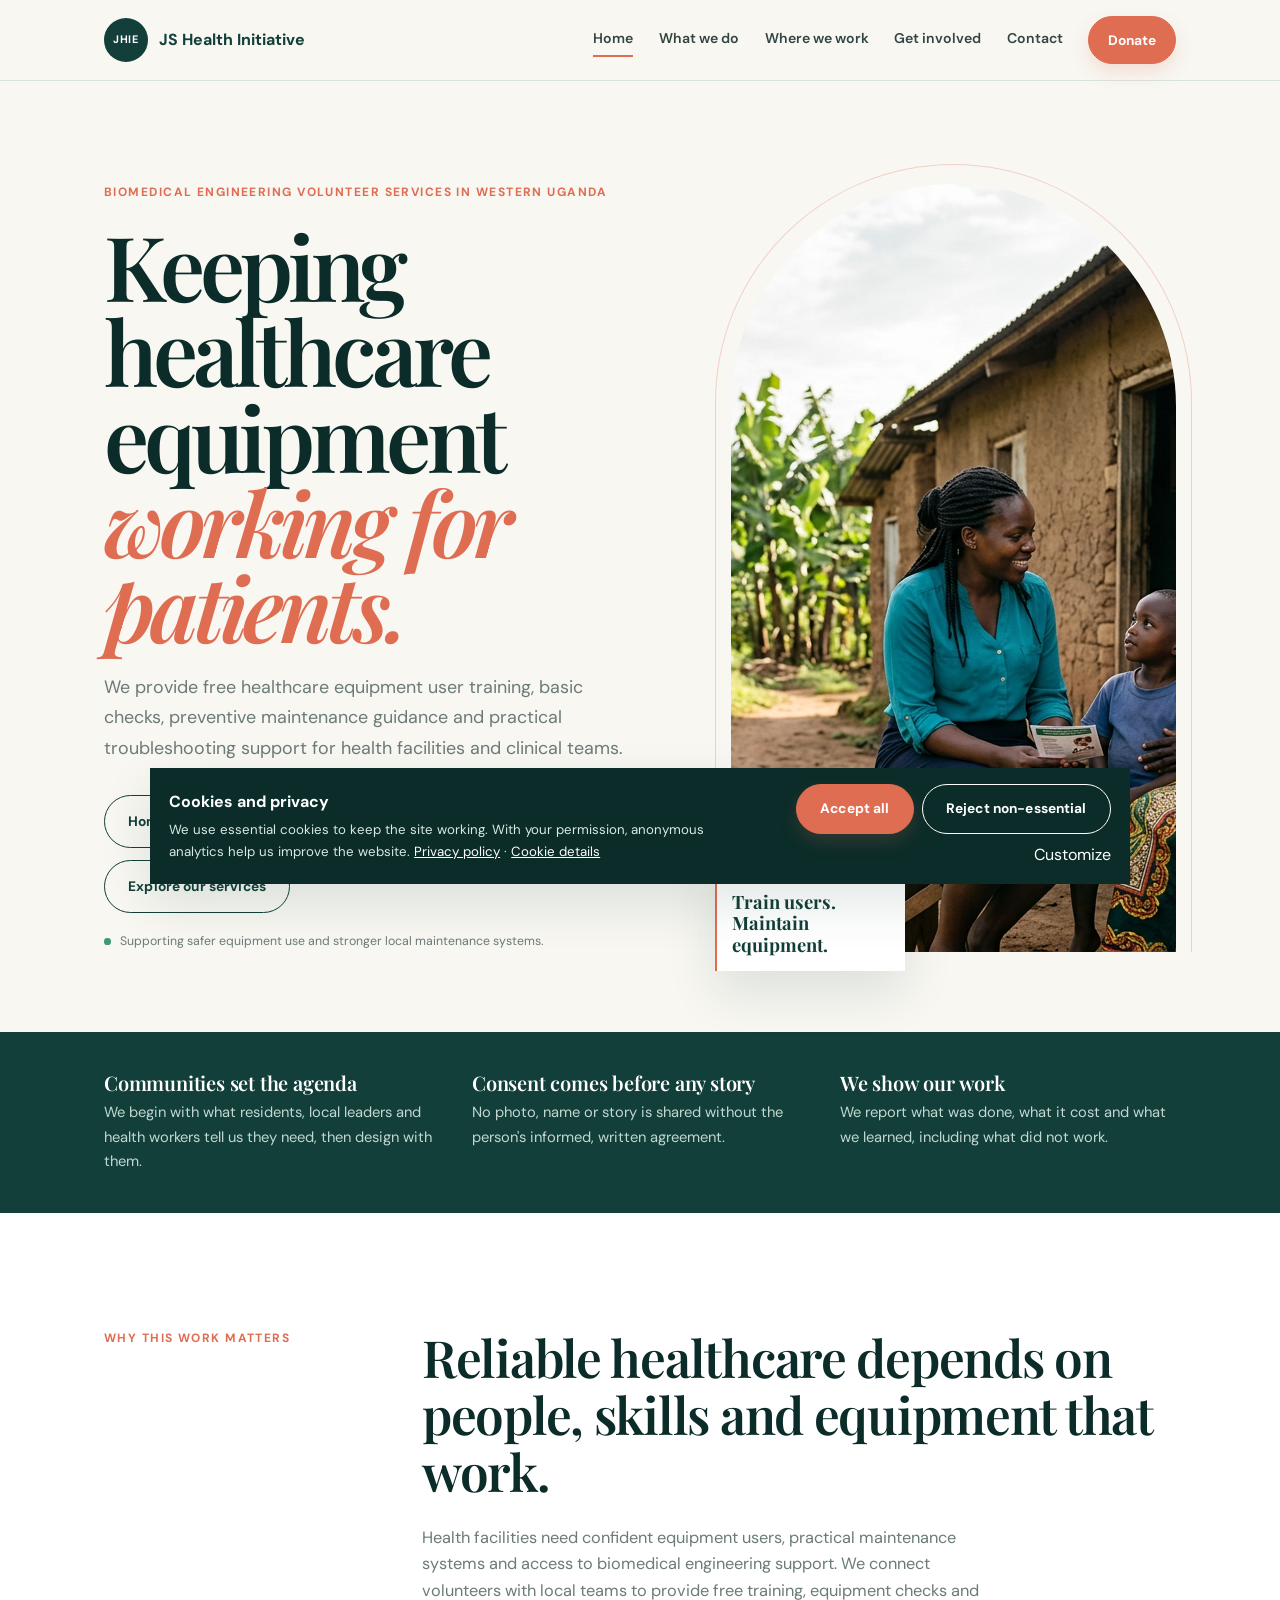
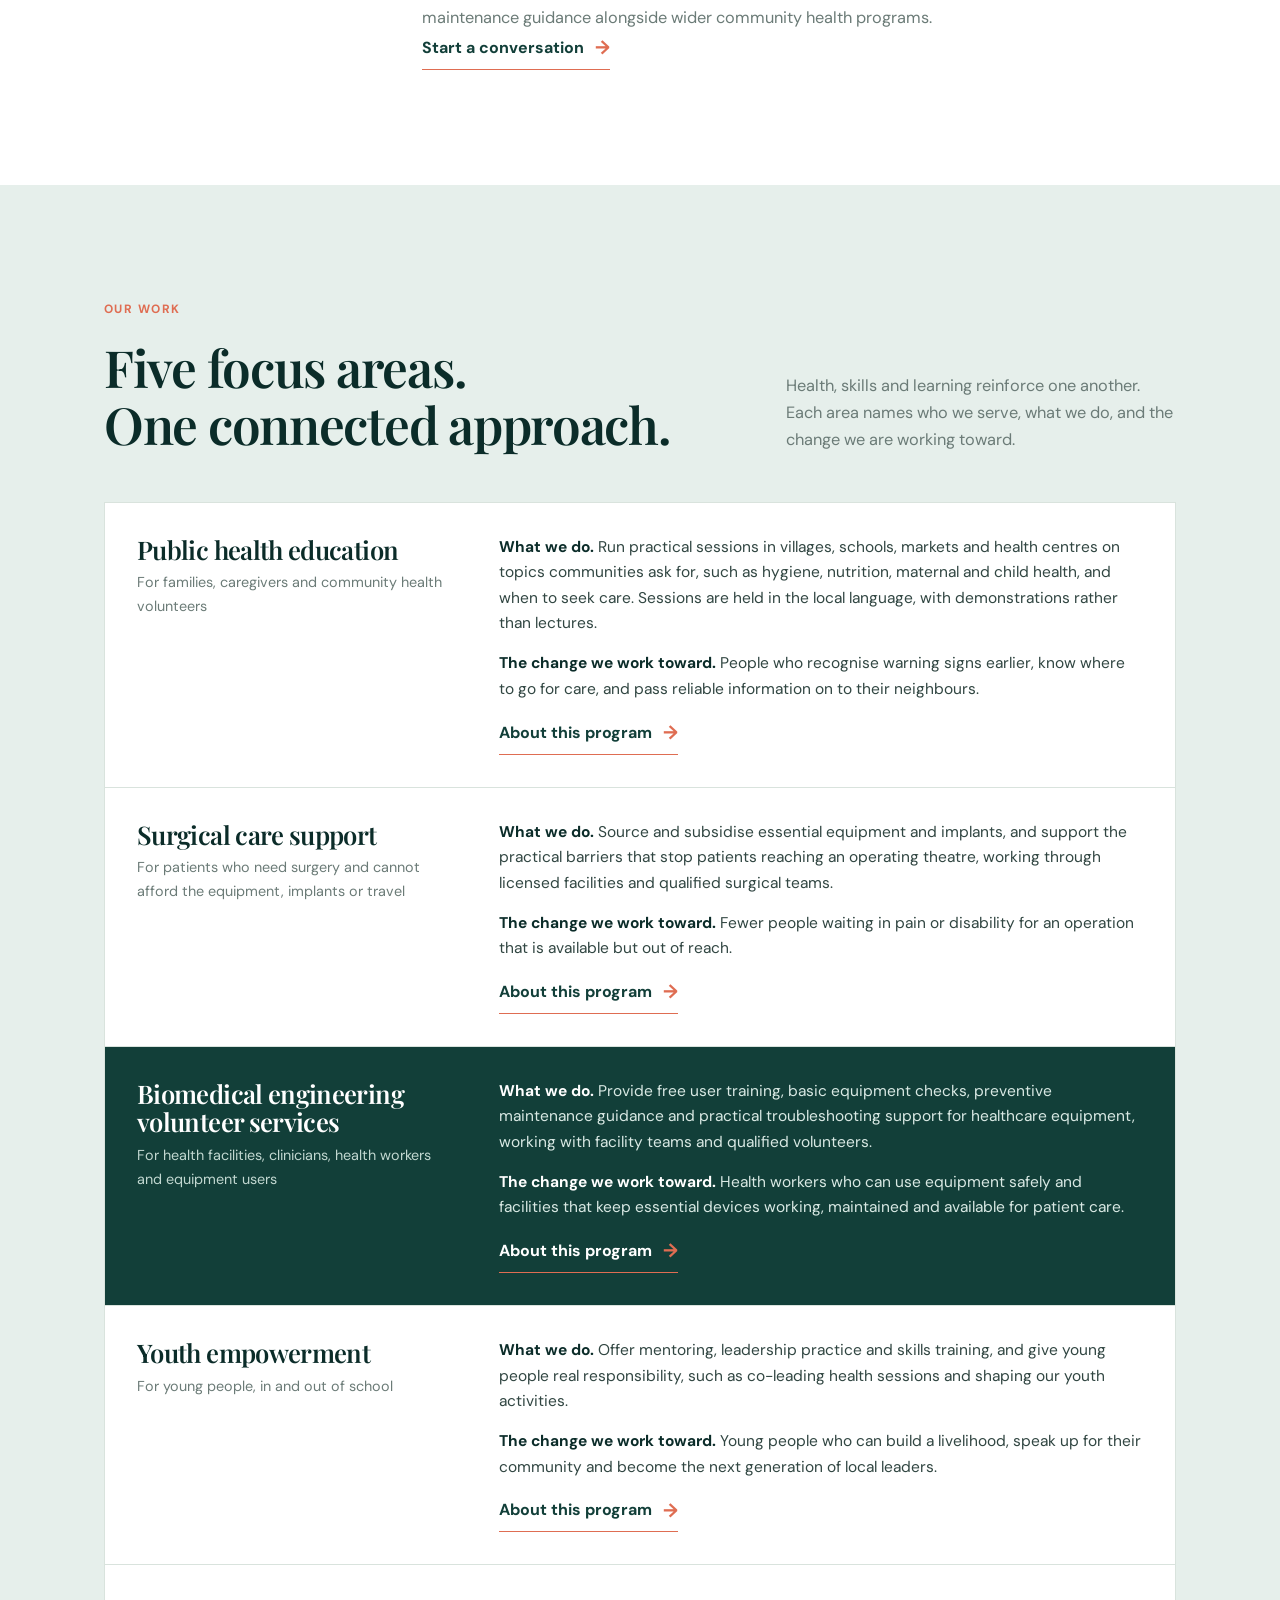
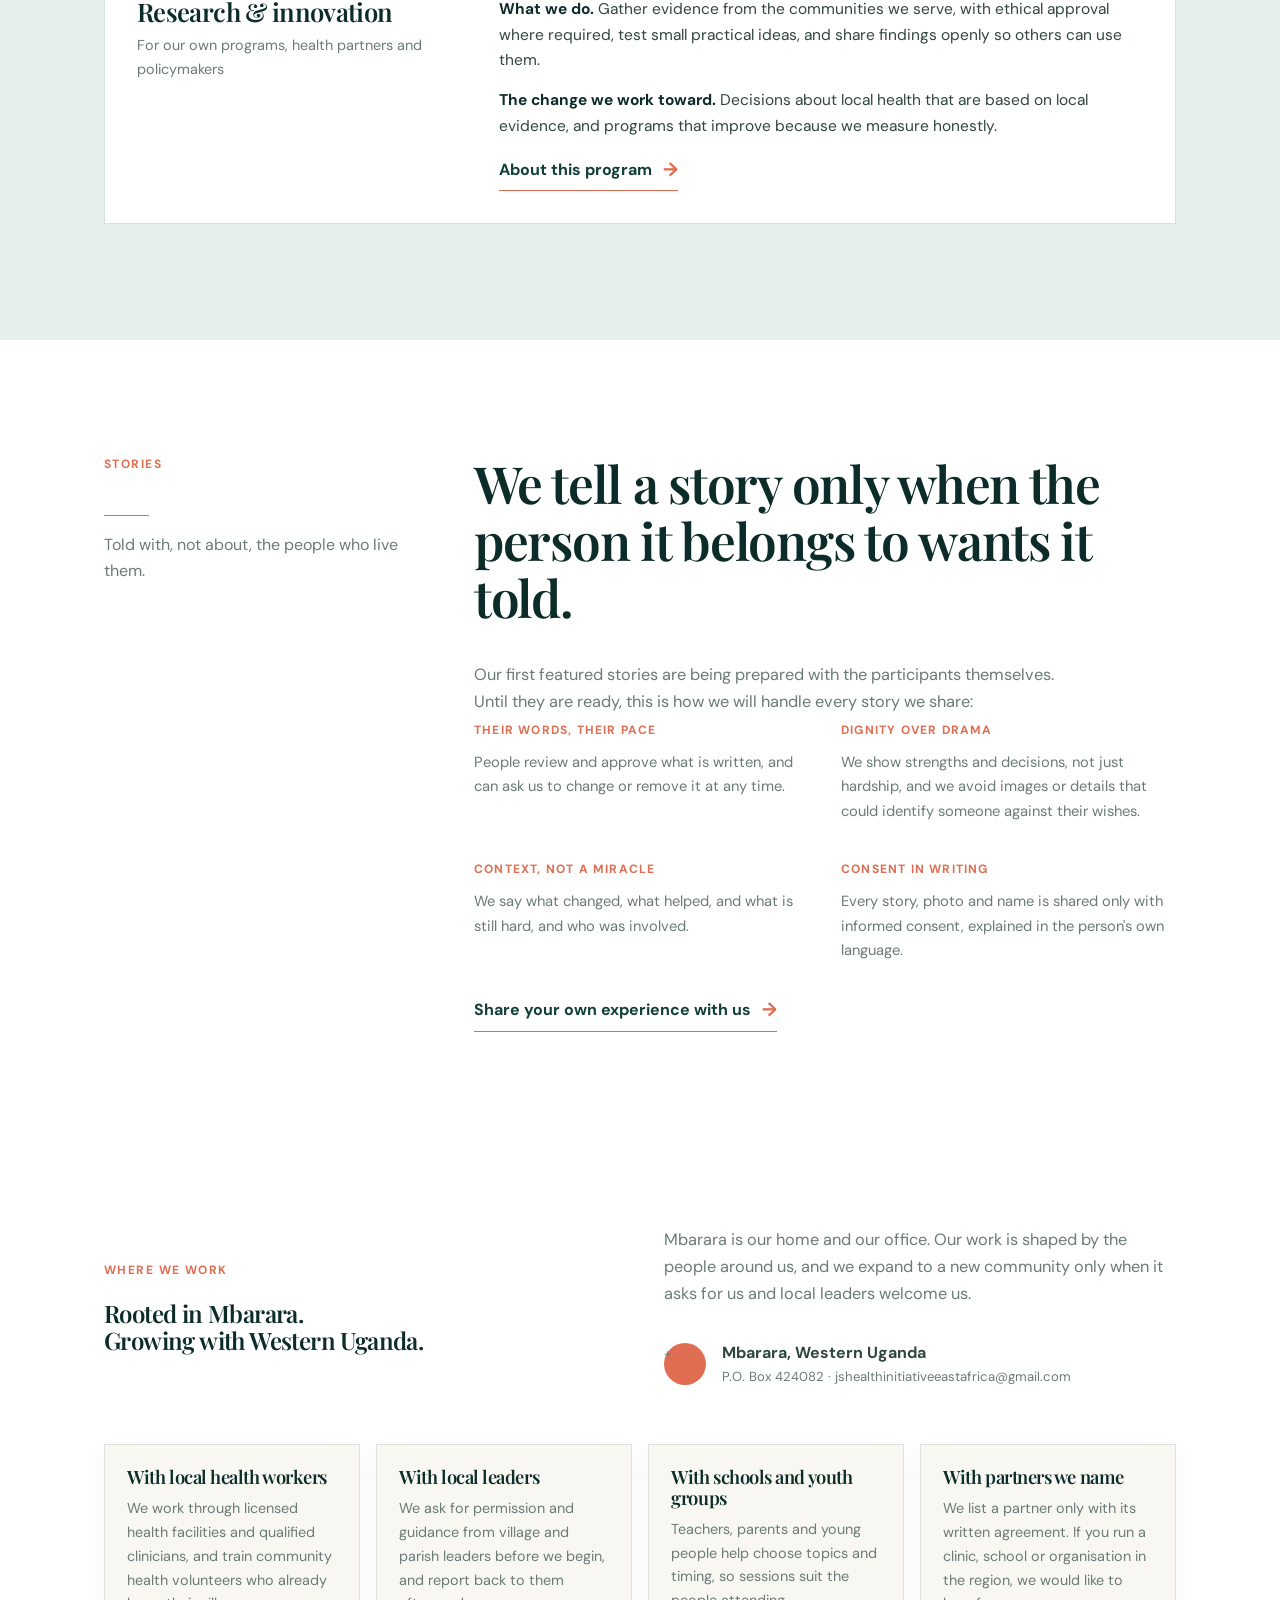
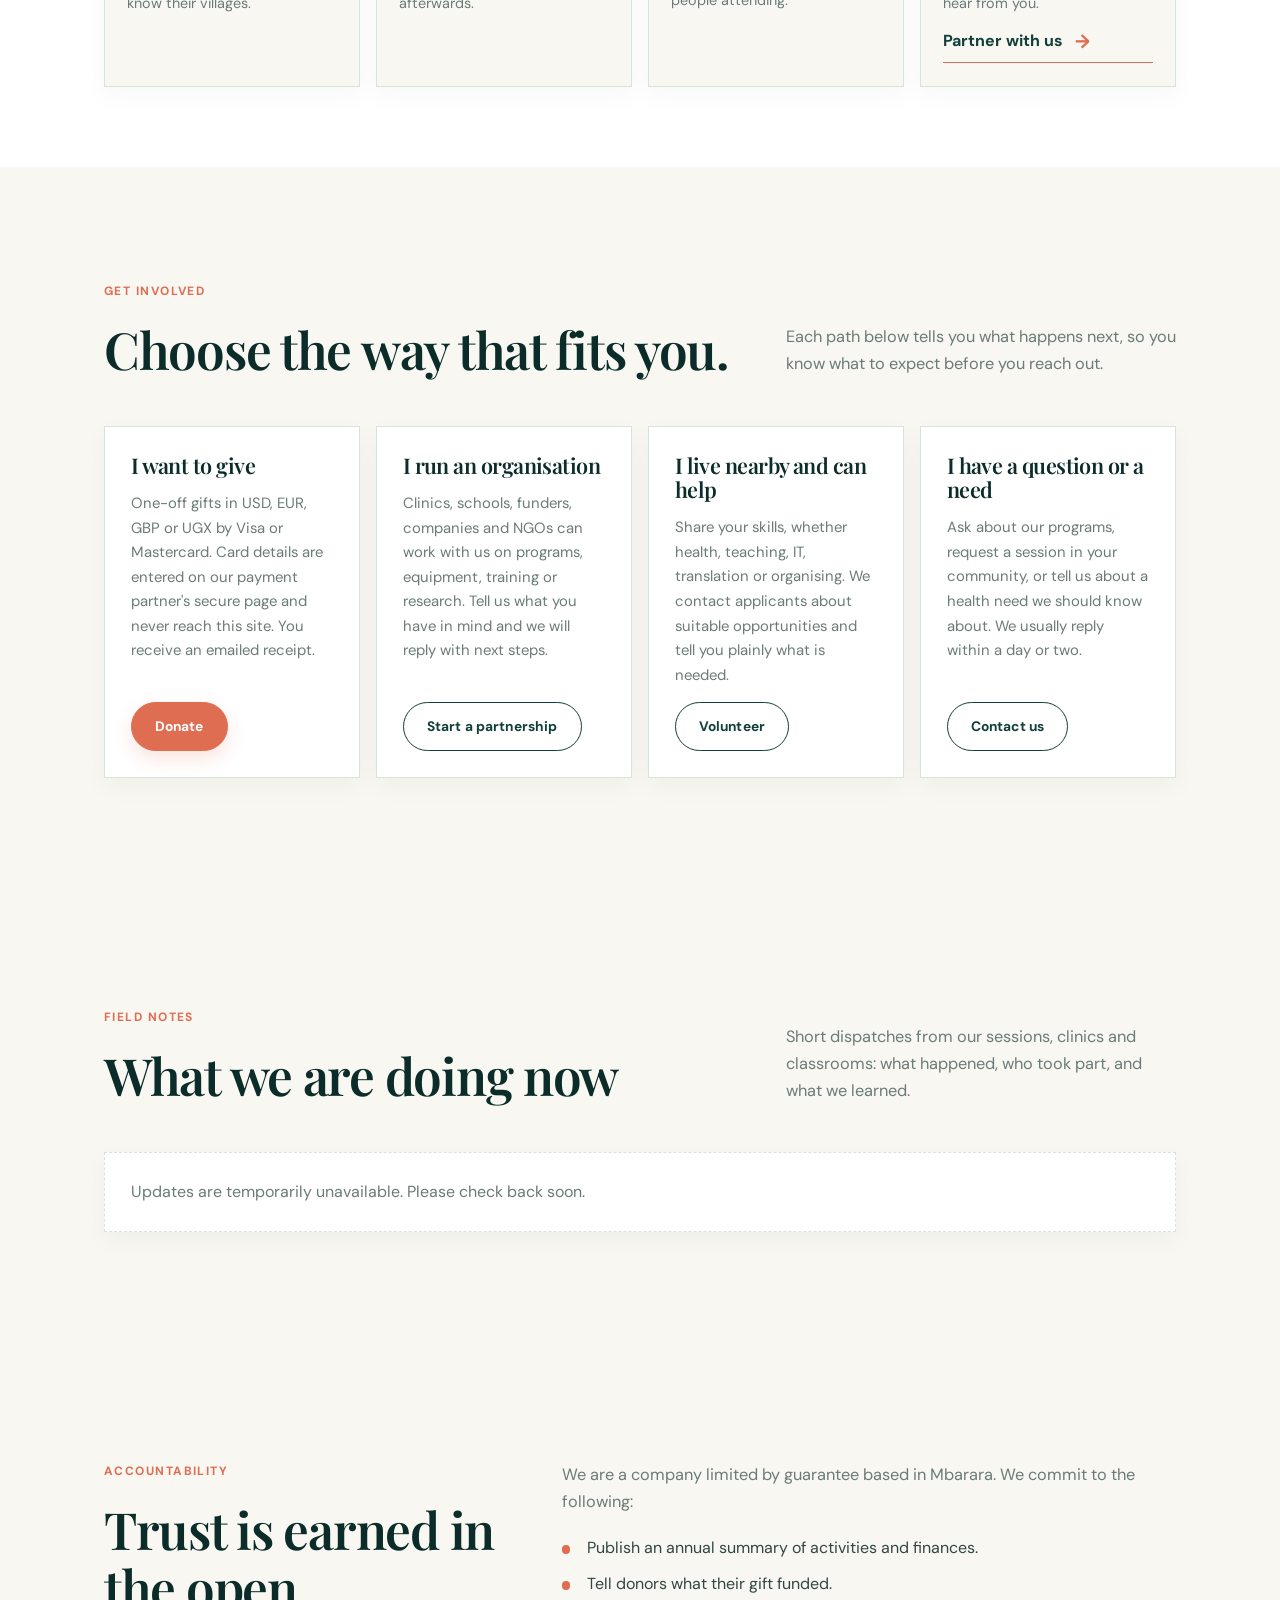
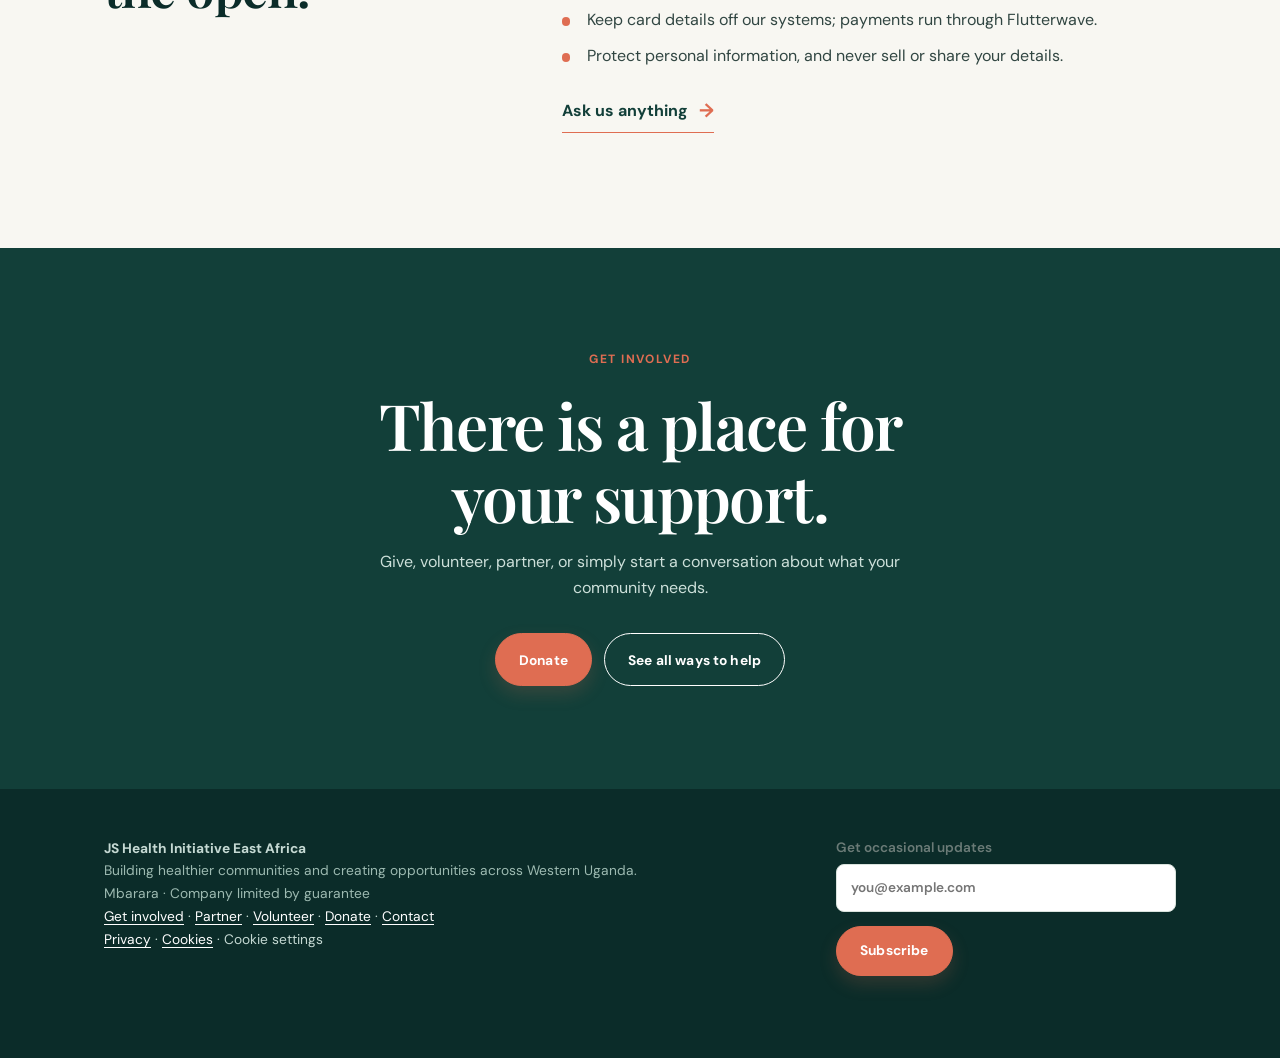
==== commit fb452190: "modified:   admin.html 	modified:   admin.js 	modified:   app.js 	new file:   consent.js 	modified: " ====
--- a/index.html
+++ b/index.html
@@ -76,4 +76,4 @@
   <section class="section accountability"><div class="container accountability-grid"><div><p class="eyebrow">Accountability</p><h2>Trust is earned in the open.</h2></div><div><p class="section-lead">We are a company limited by guarantee based in Mbarara. We commit to the following:</p><ul class="check-list"><li>Publish an annual summary of activities and finances.</li><li>Tell donors what their gift funded.</li><li>Keep card details off our systems; payments run through Flutterwave.</li><li>Protect personal information, and never sell or share your details.</li></ul><a class="text-link" href="contact.html">Ask us anything <span aria-hidden="true">→</span></a></div></div></section>
 
   <section class="cta"><div class="container"><p class="eyebrow">Get involved</p><h2>There is a place for your support.</h2><p>Give, volunteer, partner, or simply start a conversation about what your community needs.</p><div class="hero-actions cta-actions"><a href="donate.html" class="btn btn-large">Donate</a><a href="get-involved.html" class="btn btn-large btn-ghost">See all ways to help</a></div></div></section>
-</main><div id="foot"></div><script src="config.js"></script><script src="app.js"></script><script src="programs.js"></script></body></html>
+</main><div id="foot"></div><script src="config.js"></script><script src="consent.js"></script><script src="app.js"></script><script src="programs.js"></script></body></html>
--- a/style.css
+++ b/style.css
@@ -12,3 +12,6 @@
 .admin{padding-block:2rem}.tabs{display:flex;flex-wrap:wrap;gap:.4rem;margin-bottom:1.5rem}.tabs .btn.active{background:var(--green);color:#fff}.scroll{overflow-x:auto}table{border-collapse:collapse;width:100%;font-size:.86rem}th,td{padding:.5rem .7rem;border-bottom:1px solid var(--line);text-align:left;vertical-align:top}
 @media(max-width:1000px){.journey-grid{grid-template-columns:1fr 1fr}}@media(max-width:760px){.contact-grid{grid-template-columns:1fr;gap:2rem}}@media(max-width:560px){.journey-grid{grid-template-columns:1fr}}
 .page-head{border-bottom:1px solid var(--line)}.journey,.contact-card,.feature,.local-card,.updates-empty{box-shadow:0 8px 24px rgba(15,55,48,.04)}.journey:hover,.contact-card:hover,.feature:hover,.local-card:hover{border-color:var(--coral)}.stacked-form input:focus,.stacked-form textarea:focus,.stacked-form select:focus{border-color:var(--coral);outline:3px solid rgba(223,109,82,.2);outline-offset:0}.tabs button{font:inherit}
+.cookie-consent{position:fixed;left:1rem;right:1rem;bottom:1rem;z-index:100;display:flex;align-items:center;justify-content:space-between;gap:1rem;max-width:980px;margin:auto;padding:1rem 1.2rem;background:var(--green-deep);color:#fff;box-shadow:var(--shadow)}.cookie-consent p{max-width:650px;margin-top:.25rem;font-size:.83rem;color:#d9e9e4}.cookie-consent a{color:#fff;text-decoration:underline}.cookie-actions{display:flex;align-items:center;flex-wrap:wrap;justify-content:flex-end;gap:.5rem}.cookie-actions .btn-ghost{color:#fff;border-color:#fff}.cookie-actions .text-link{color:#fff;border:0;padding:0;background:transparent;font:inherit;cursor:pointer}.footer-cookie-settings{border:0;background:none;font:inherit;cursor:pointer;color:inherit;padding:0}.prose{max-width:760px}.prose h2{margin:2rem 0 .7rem}.prose p{margin-bottom:1rem}.prose code{background:var(--green-soft);padding:.1rem .3rem}
+.analytics-columns{display:grid;grid-template-columns:repeat(auto-fit,minmax(180px,1fr));gap:1rem;margin:1.5rem 0}.analytics-columns section{padding:1rem;background:var(--green-soft);border:1px solid var(--line)}.analytics-columns h3{font-size:1.1rem}.analytics-columns ul{list-style:none;margin-top:.5rem;font-size:.85rem}.analytics-chart{display:block;width:100%;height:150px;padding:1rem;background:var(--green-soft);border:1px solid var(--line);margin:1rem 0 2rem}.analytics-chart rect{fill:var(--coral)}
+@media(max-width:700px){.cookie-consent{display:block;bottom:.5rem;margin:.5rem;padding:1rem}.cookie-actions{justify-content:flex-start;margin-top:.75rem}}
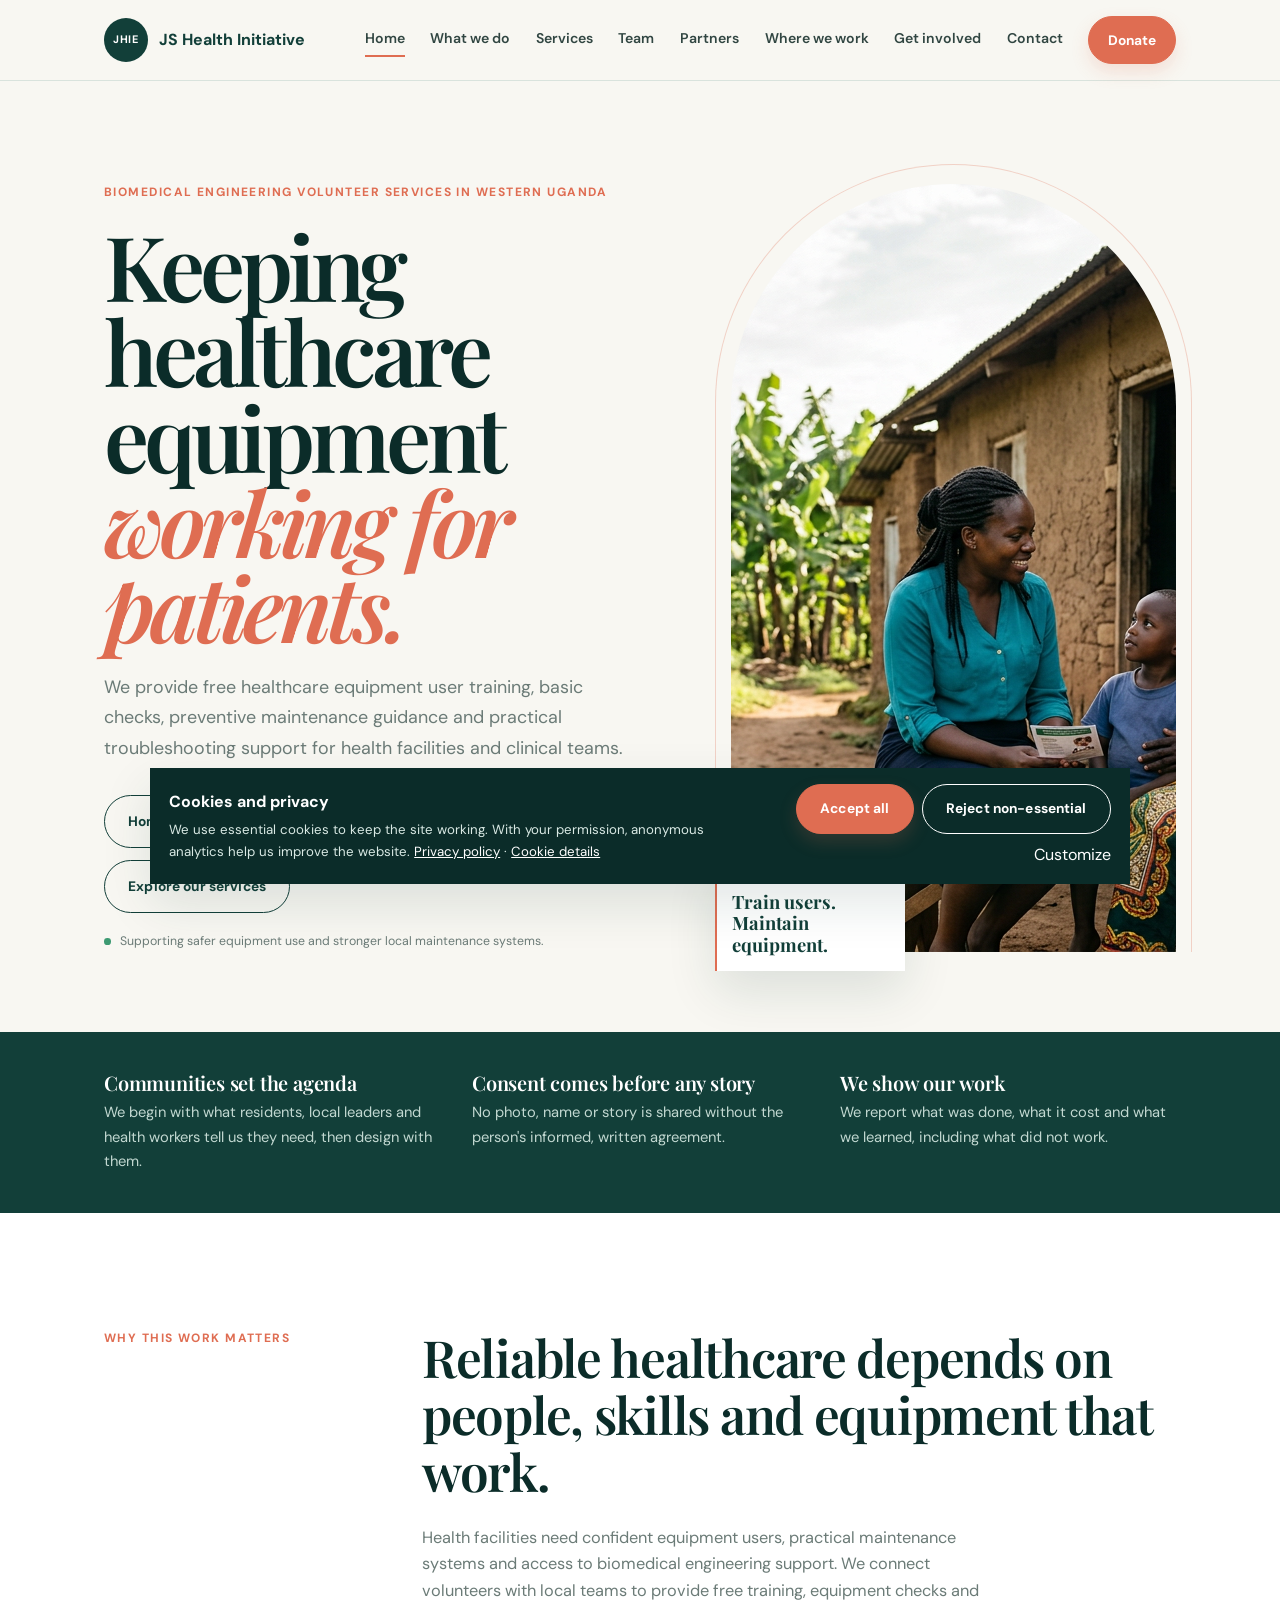
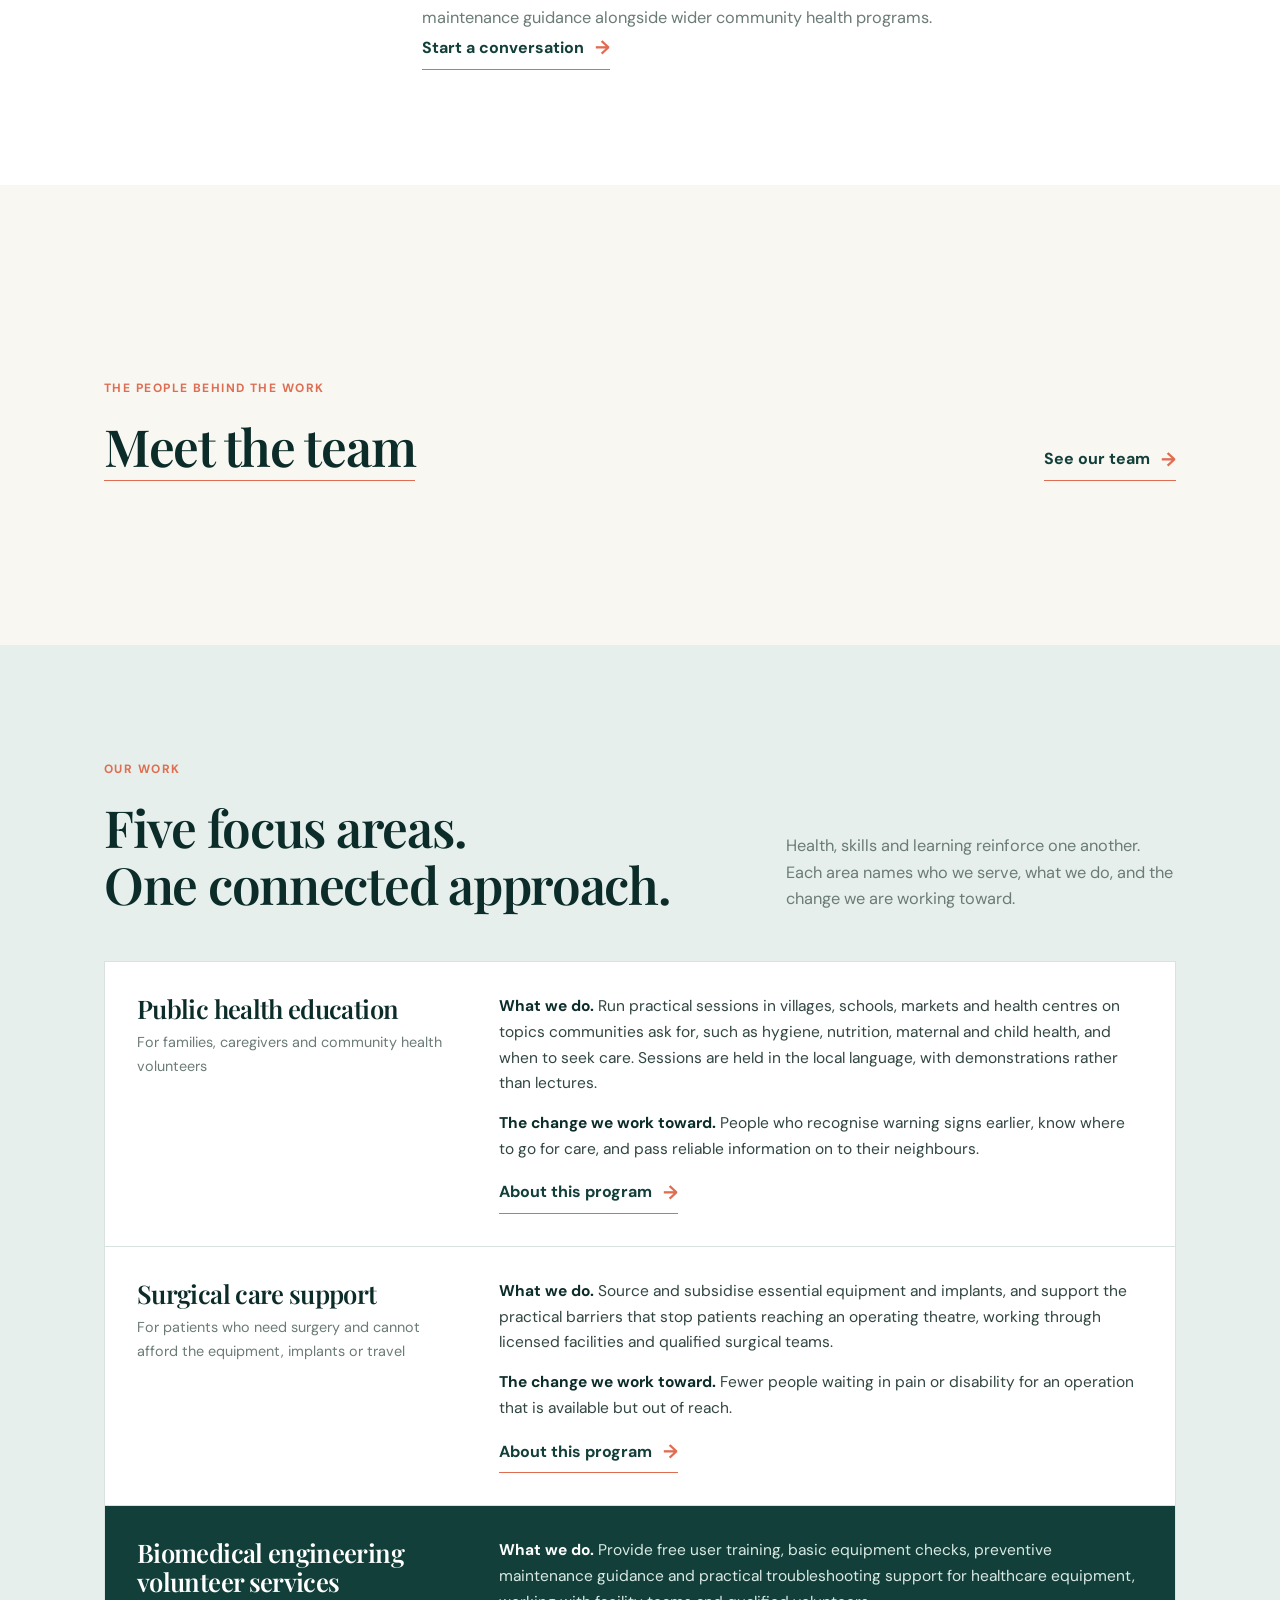
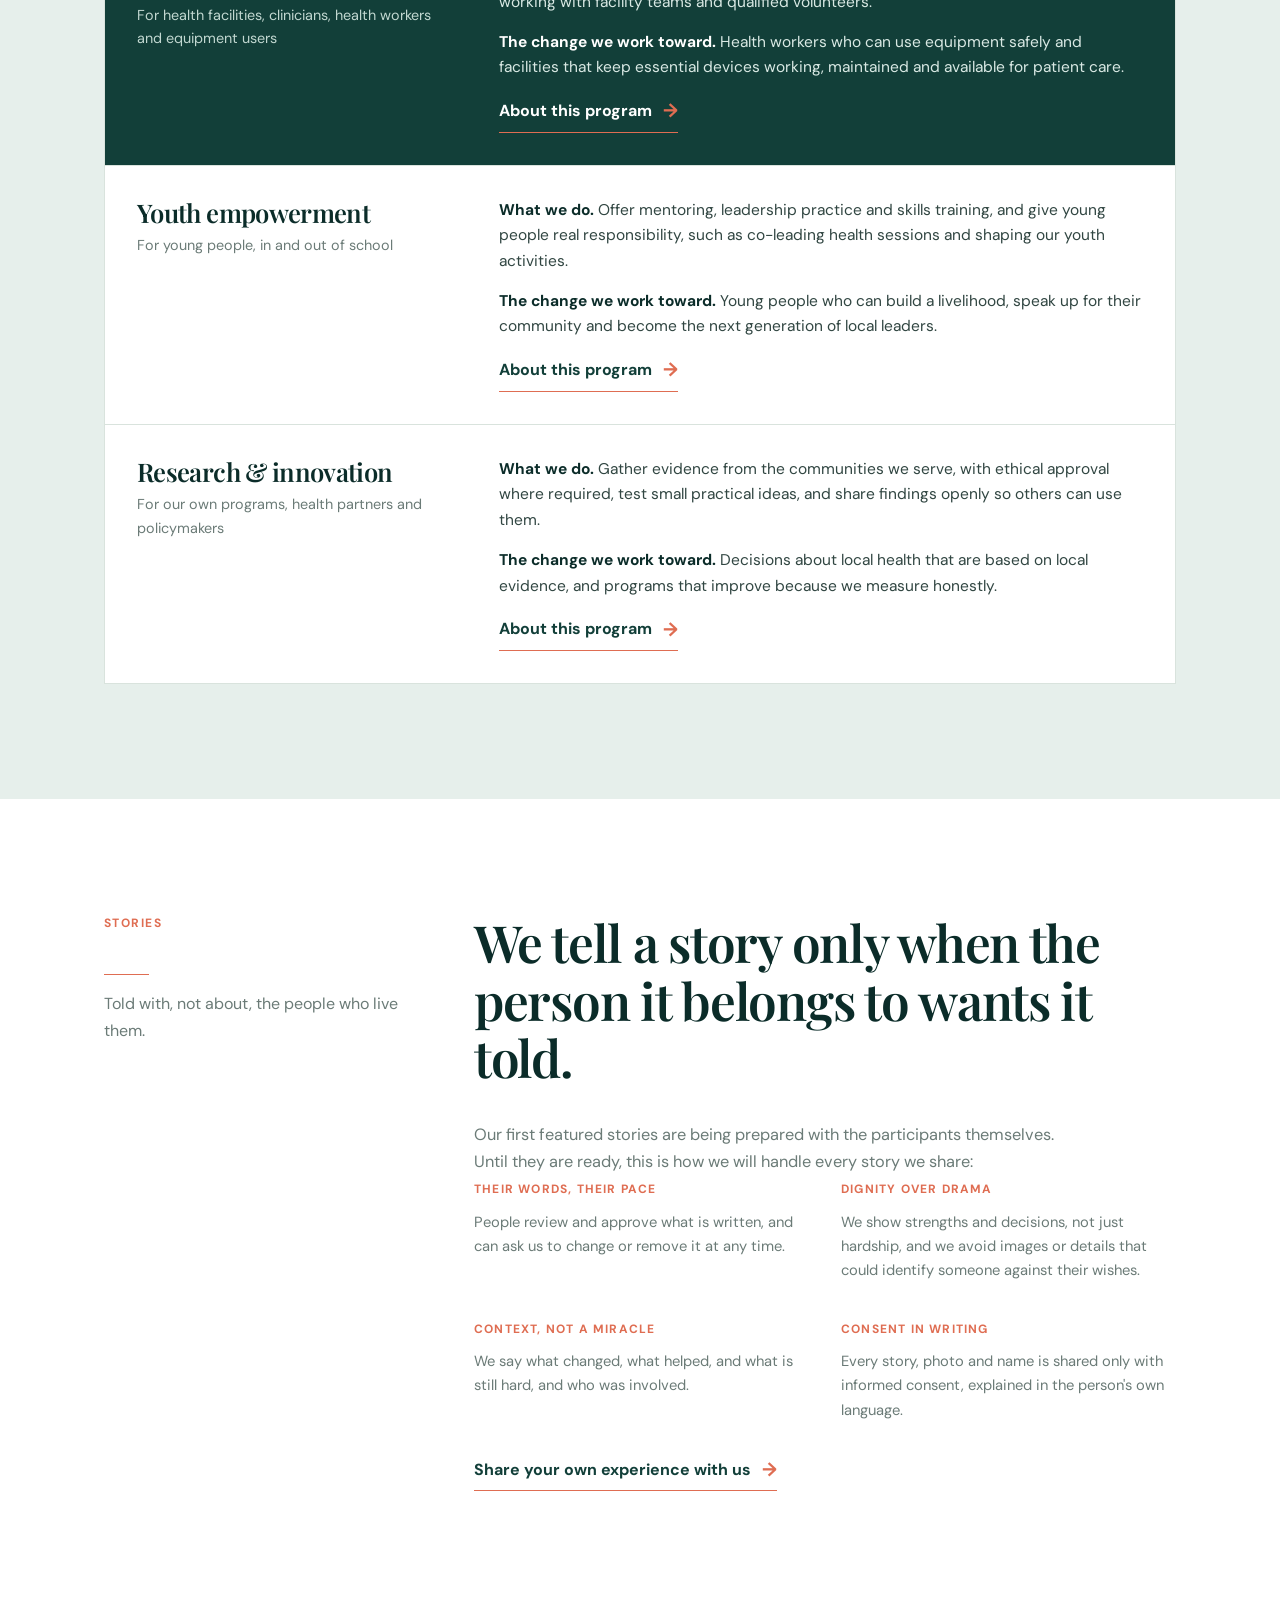
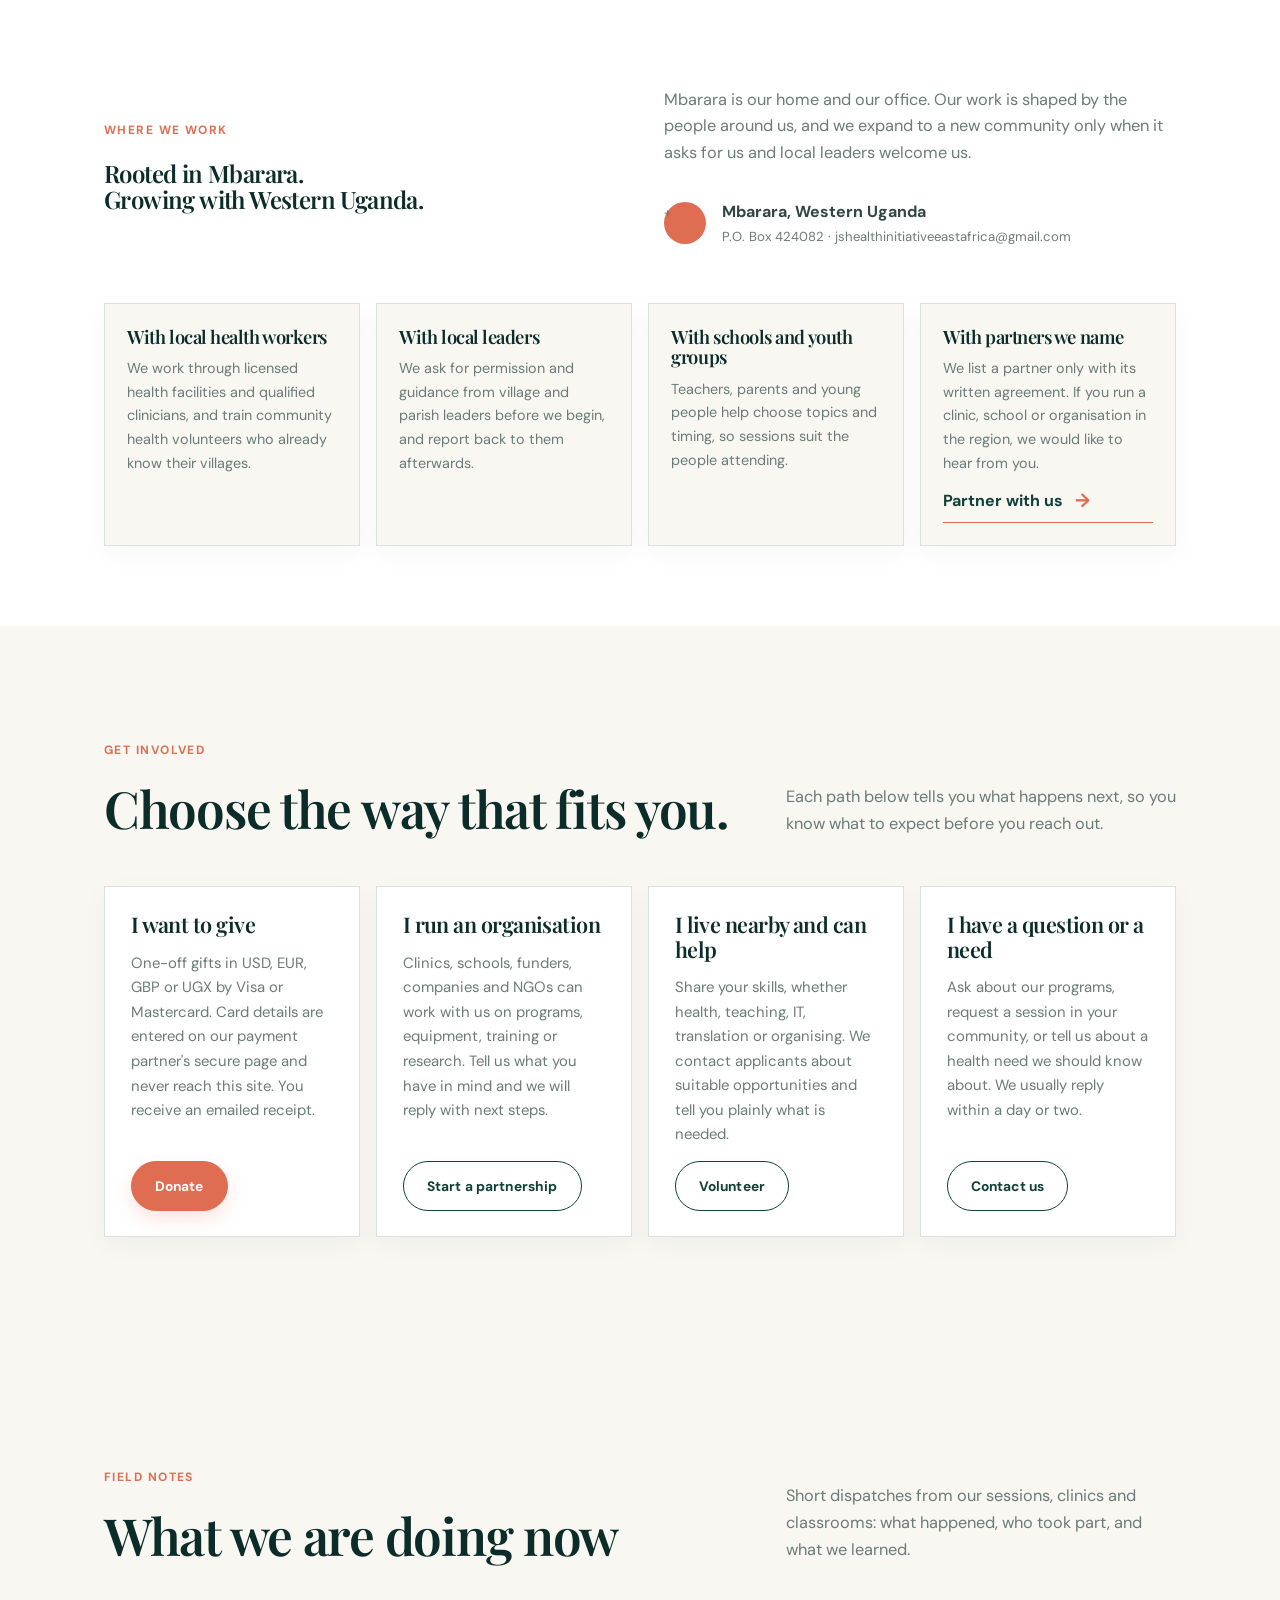
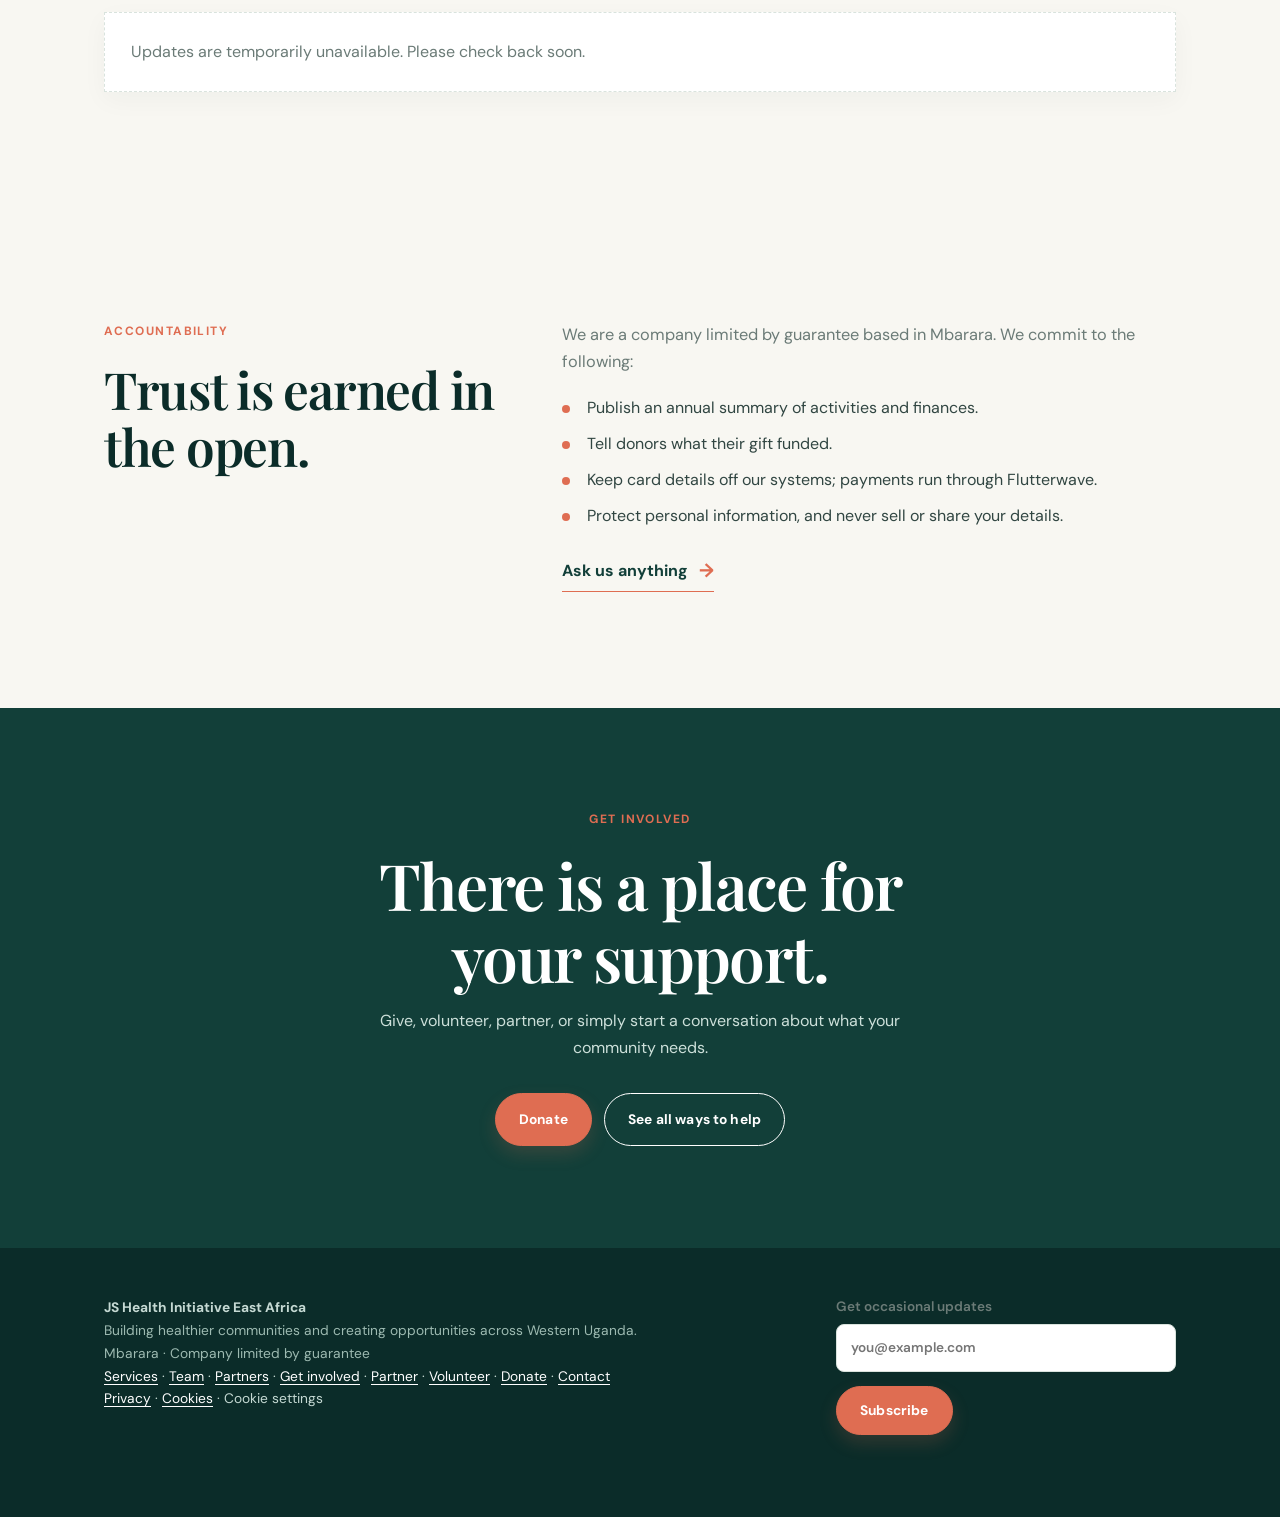
==== commit 0ba6207e: "modified:   README.md 	new file:   admin-content.js 	modified:   admin.html 	modified:   admin.js 	m" ====
--- a/index.html
+++ b/index.html
@@ -11,7 +11,7 @@
 <body class="home"><div id="nav"></div>
 <main id="main">
 
-  <section class="hero"><div class="container hero-grid"><div class="hero-copy"><p class="eyebrow">Biomedical engineering volunteer services in Western Uganda</p><h1>Keeping healthcare equipment <em>working for patients.</em></h1><p class="lead">We provide free healthcare equipment user training, basic checks, preventive maintenance guidance and practical troubleshooting support for health facilities and clinical teams.</p><div class="hero-actions"><a href="index.html" class="btn btn-large btn-ghost">Home</a><a href="get-involved.html" class="btn btn-large">Find your way in</a><a href="donate.html" class="btn btn-large btn-ghost">Donate</a><a href="program.html?slug=biomedical-engineering-volunteer-services" class="btn btn-large btn-ghost">Explore our services</a></div><p class="hero-note"><span class="trust-dot" aria-hidden="true"></span>Supporting safer equipment use and stronger local maintenance systems.</p></div><div class="hero-visual"><img src="assets/community-health-hero.png" alt="Community health worker speaking with a woman and child outside a clinic in Uganda" width="1376" height="768"><div class="image-caption"><span class="caption-kicker">Our focus</span><strong>Train users.<br>Maintain equipment.</strong></div></div></div></section>
+  <section class="hero"><div class="container hero-grid"><div class="hero-copy"><p class="eyebrow">Biomedical engineering volunteer services in Western Uganda</p><h1>Keeping healthcare equipment <em>working for patients.</em></h1><p class="lead">We provide free healthcare equipment user training, basic checks, preventive maintenance guidance and practical troubleshooting support for health facilities and clinical teams.</p><div class="hero-actions"><a href="index.html" class="btn btn-large btn-ghost">Home</a><a href="get-involved.html" class="btn btn-large">Find your way in</a><a href="donate.html" class="btn btn-large btn-ghost">Donate</a><a href="services.html" class="btn btn-large btn-ghost">Explore our services</a></div><p class="hero-note"><span class="trust-dot" aria-hidden="true"></span>Supporting safer equipment use and stronger local maintenance systems.</p></div><div class="hero-visual"><img src="assets/community-health-hero.png" alt="Community health worker speaking with a woman and child outside a clinic in Uganda" width="1376" height="768"><div class="image-caption"><span class="caption-kicker">Our focus</span><strong>Train users.<br>Maintain equipment.</strong></div></div></div></section>
 
   <section class="principles"><div class="container principles-grid">
     <div><h2 class="principle-title">Communities set the agenda</h2><p>We begin with what residents, local leaders and health workers tell us they need, then design with them.</p></div>
@@ -19,7 +19,9 @@
     <div><h2 class="principle-title">We show our work</h2><p>We report what was done, what it cost and what we learned, including what did not work.</p></div>
   </div></section>
 
-  <section class="intro section"><div class="container intro-grid"><p class="eyebrow">Why this work matters</p><div><h2>Reliable healthcare depends on people, skills and equipment that work.</h2><p class="section-lead">Health facilities need confident equipment users, practical maintenance systems and access to biomedical engineering support. We connect volunteers with local teams to provide free training, equipment checks and maintenance guidance alongside wider community health programs.</p><a class="text-link" href="contact.html">Start a conversation <span aria-hidden="true">→</span></a></div></div></section>
+  <section class="intro section"><div class="container intro-grid"><p class="eyebrow">Why this work matters</p><div><h2>Reliable healthcare depends on people, skills and equipment that work.</h2><p class="section-lead">Health facilities need confident equipment users, practical maintenance systems and access to biomedical engineering support. We connect volunteers with local teams to provide free training, equipment checks and maintenance guidance alongside wider community health programs.</p><a class="text-link" href="contact.html">Start a conversation <span aria-hidden="true">→</span></div></div></section>
+
+  <section class="section team-preview-section"><div class="container"><div class="section-heading"><div><p class="eyebrow">The people behind the work</p><h2>Meet the team</h2></div><a class="text-link" href="team.html">See our team <span aria-hidden="true">→</span></a></div><div id="team-preview" class="team-grid"></div></div></section>
 
   <section id="work" class="section work-section"><div class="container"><div class="section-heading"><div><p class="eyebrow">Our work</p><h2>Five focus areas.<br>One connected approach.</h2></div><p class="section-lead">Health, skills and learning reinforce one another. Each area names who we serve, what we do, and the change we are working toward.</p></div>
   <div class="program-list">
--- a/style.css
+++ b/style.css
@@ -15,3 +15,4 @@
 .cookie-consent{position:fixed;left:1rem;right:1rem;bottom:1rem;z-index:100;display:flex;align-items:center;justify-content:space-between;gap:1rem;max-width:980px;margin:auto;padding:1rem 1.2rem;background:var(--green-deep);color:#fff;box-shadow:var(--shadow)}.cookie-consent p{max-width:650px;margin-top:.25rem;font-size:.83rem;color:#d9e9e4}.cookie-consent a{color:#fff;text-decoration:underline}.cookie-actions{display:flex;align-items:center;flex-wrap:wrap;justify-content:flex-end;gap:.5rem}.cookie-actions .btn-ghost{color:#fff;border-color:#fff}.cookie-actions .text-link{color:#fff;border:0;padding:0;background:transparent;font:inherit;cursor:pointer}.footer-cookie-settings{border:0;background:none;font:inherit;cursor:pointer;color:inherit;padding:0}.prose{max-width:760px}.prose h2{margin:2rem 0 .7rem}.prose p{margin-bottom:1rem}.prose code{background:var(--green-soft);padding:.1rem .3rem}
 .analytics-columns{display:grid;grid-template-columns:repeat(auto-fit,minmax(180px,1fr));gap:1rem;margin:1.5rem 0}.analytics-columns section{padding:1rem;background:var(--green-soft);border:1px solid var(--line)}.analytics-columns h3{font-size:1.1rem}.analytics-columns ul{list-style:none;margin-top:.5rem;font-size:.85rem}.analytics-chart{display:block;width:100%;height:150px;padding:1rem;background:var(--green-soft);border:1px solid var(--line);margin:1rem 0 2rem}.analytics-chart rect{fill:var(--coral)}
 @media(max-width:700px){.cookie-consent{display:block;bottom:.5rem;margin:.5rem;padding:1rem}.cookie-actions{justify-content:flex-start;margin-top:.75rem}}
+ .team-grid,.partner-grid,.service-grid{display:grid;grid-template-columns:repeat(3,minmax(0,1fr));gap:1.25rem}.team-card,.partner-card,.service-card{background:var(--white);border:1px solid var(--line);border-radius:1rem;padding:1.25rem;box-shadow:var(--shadow)}.team-card{display:flex;gap:1rem}.team-card-lead{border-top:4px solid var(--coral)}.team-avatar,.partner-logo{width:4rem;height:4rem;flex:0 0 4rem;border-radius:50%;display:grid;place-items:center;background:var(--green-soft);color:var(--green);font-weight:700;overflow:hidden}.team-avatar img,.partner-logo img{width:100%;height:100%;object-fit:cover}.team-role,.partner-type{color:var(--coral);font-weight:700}.team-department{font-size:.9rem;color:var(--muted)}.team-bio[data-collapsed="true"]{display:-webkit-box;-webkit-line-clamp:4;-webkit-box-orient:vertical;overflow:hidden}.team-contact{display:flex;flex-wrap:wrap;gap:.65rem;margin-top:.75rem;font-size:.85rem}.partner-grid .partner-logo{border-radius:.75rem;margin-bottom:.75rem}.partner-card h3,.service-card h3{margin:.5rem 0}.partner-type{display:inline-block;font-size:.75rem;text-transform:capitalize}.inline-filter{display:flex;gap:.75rem;align-items:center;margin-bottom:1.5rem}.inline-filter select{max-width:16rem}.service-grid{grid-template-columns:repeat(2,minmax(0,1fr));margin-bottom:2rem}.service-card{scroll-margin-top:6rem}.service-summary{font-weight:600}.service-body{margin-top:1rem}.section-soft{background:var(--green-soft)}.honeypot{position:absolute!important;left:-10000px!important;width:1px!important;height:1px!important;opacity:0!important}.narrow{max-width:48rem}@media(max-width:800px){.team-grid,.partner-grid,.service-grid{grid-template-columns:1fr}.team-card{align-items:flex-start}}
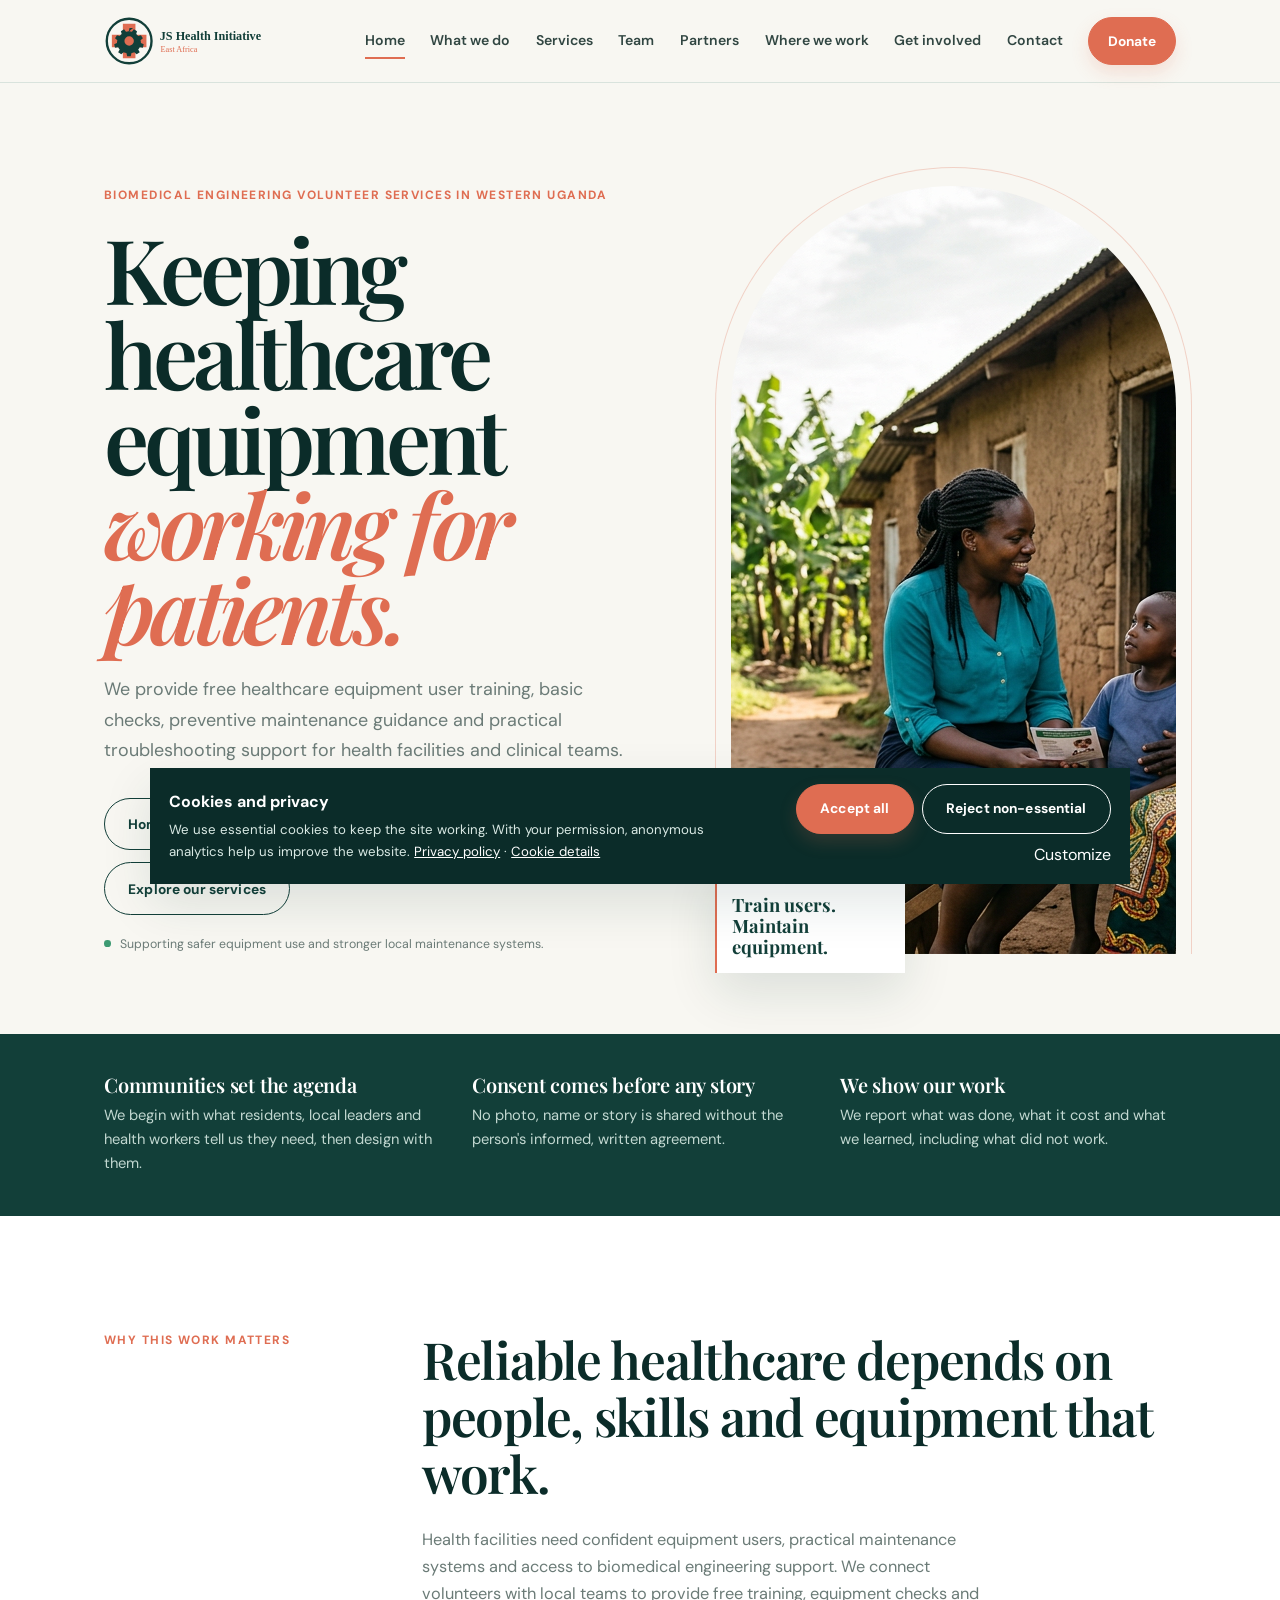
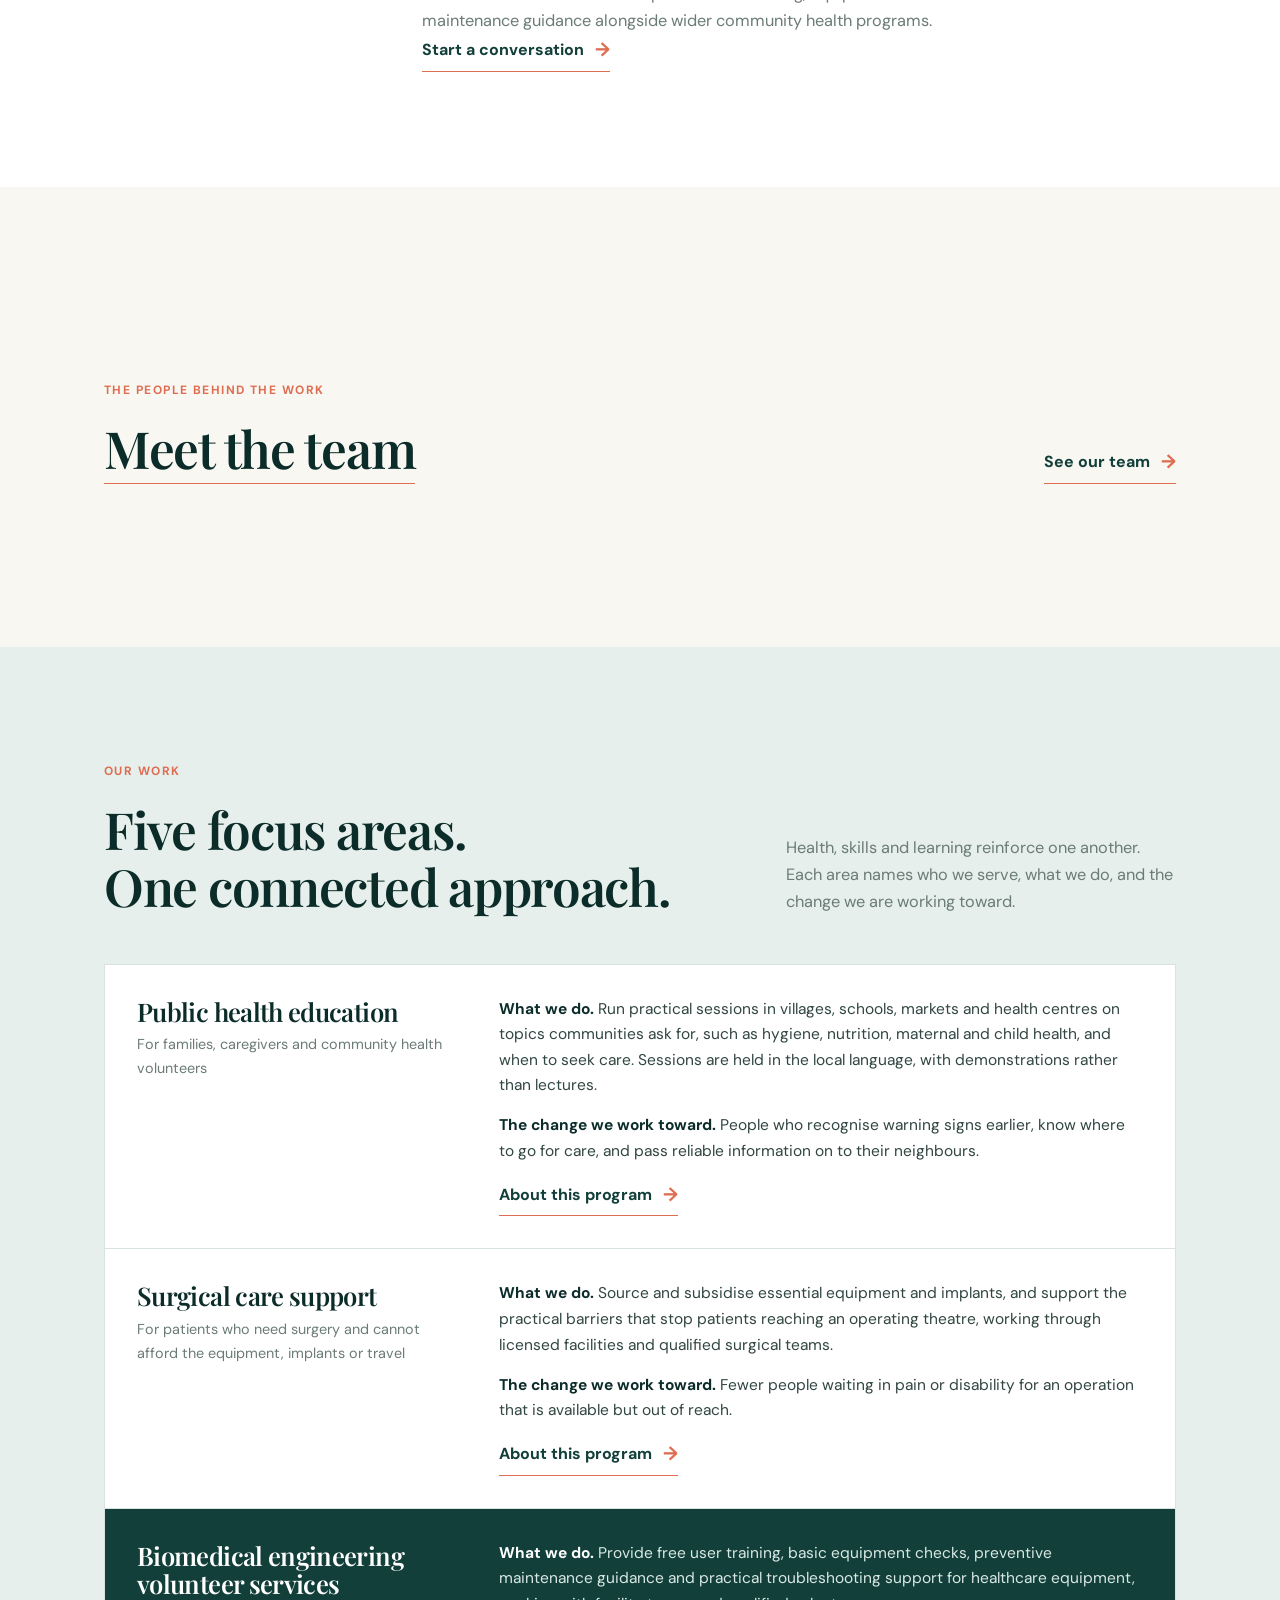
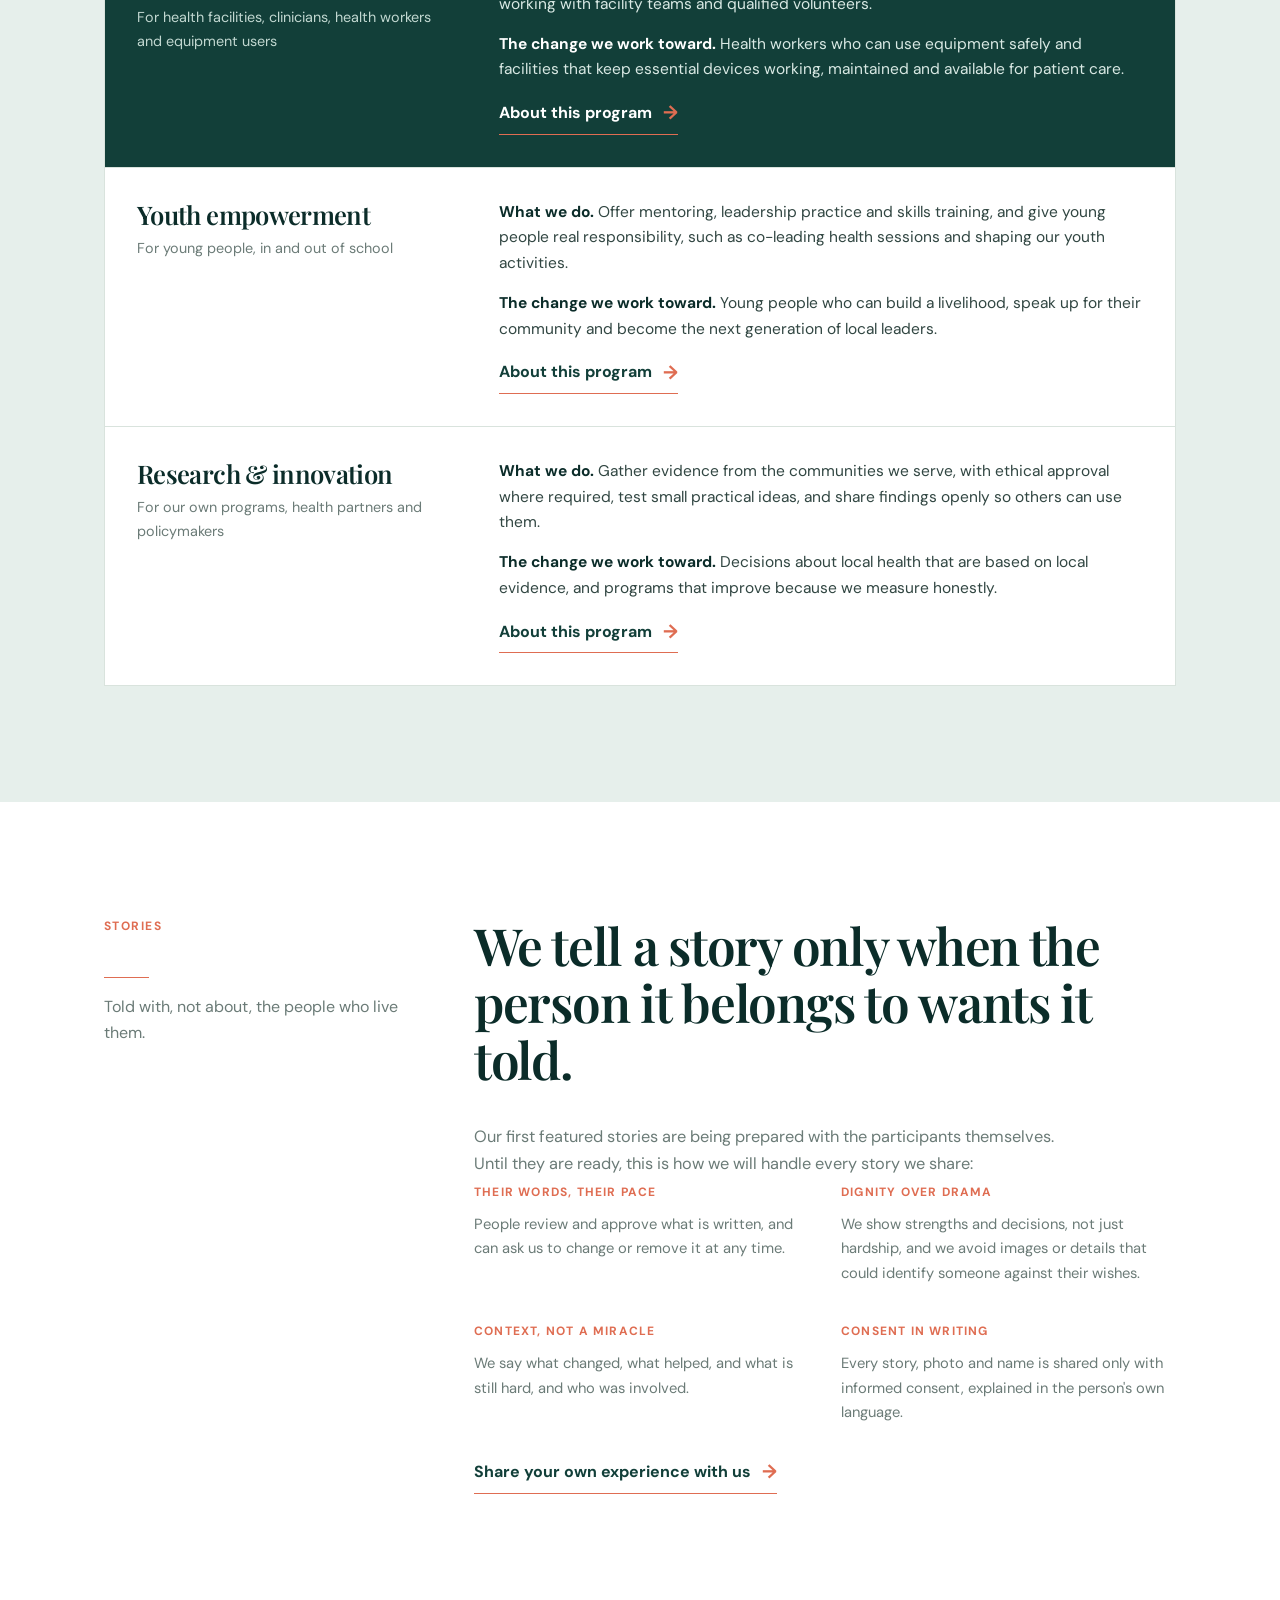
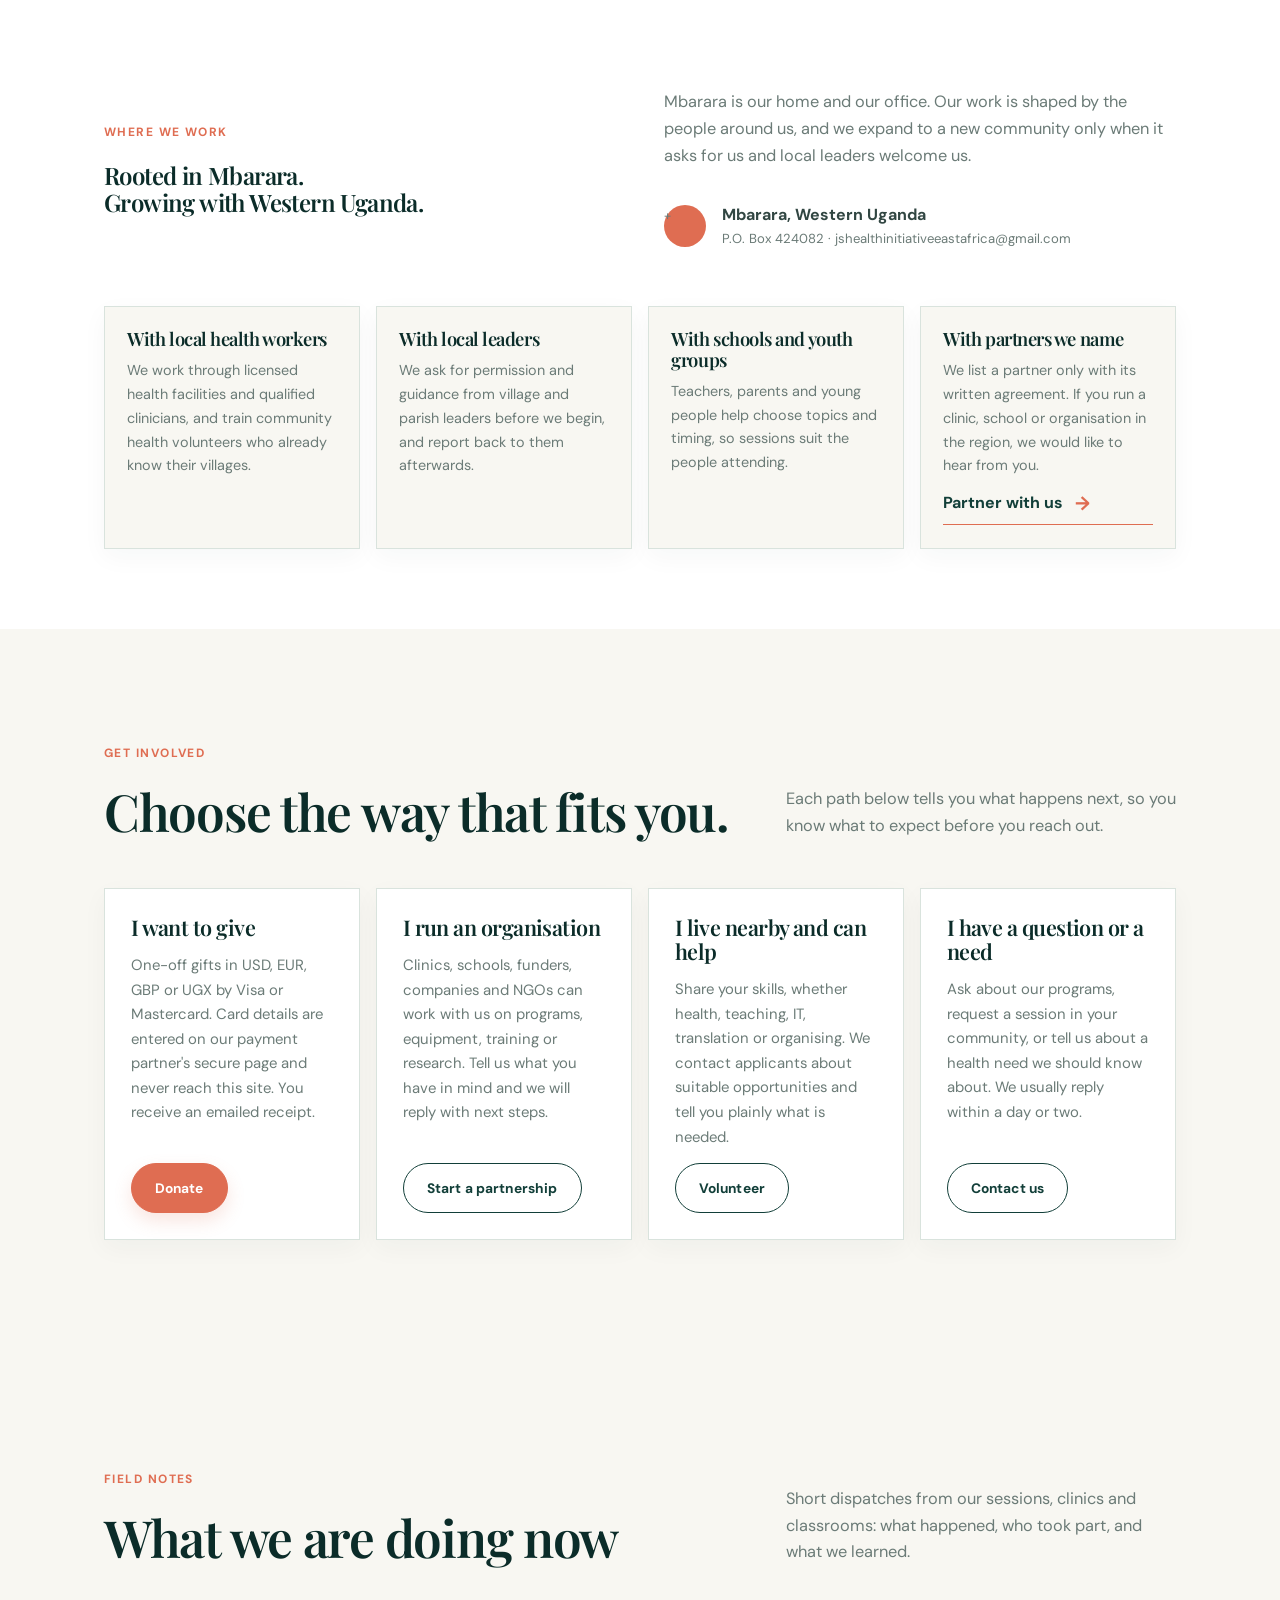
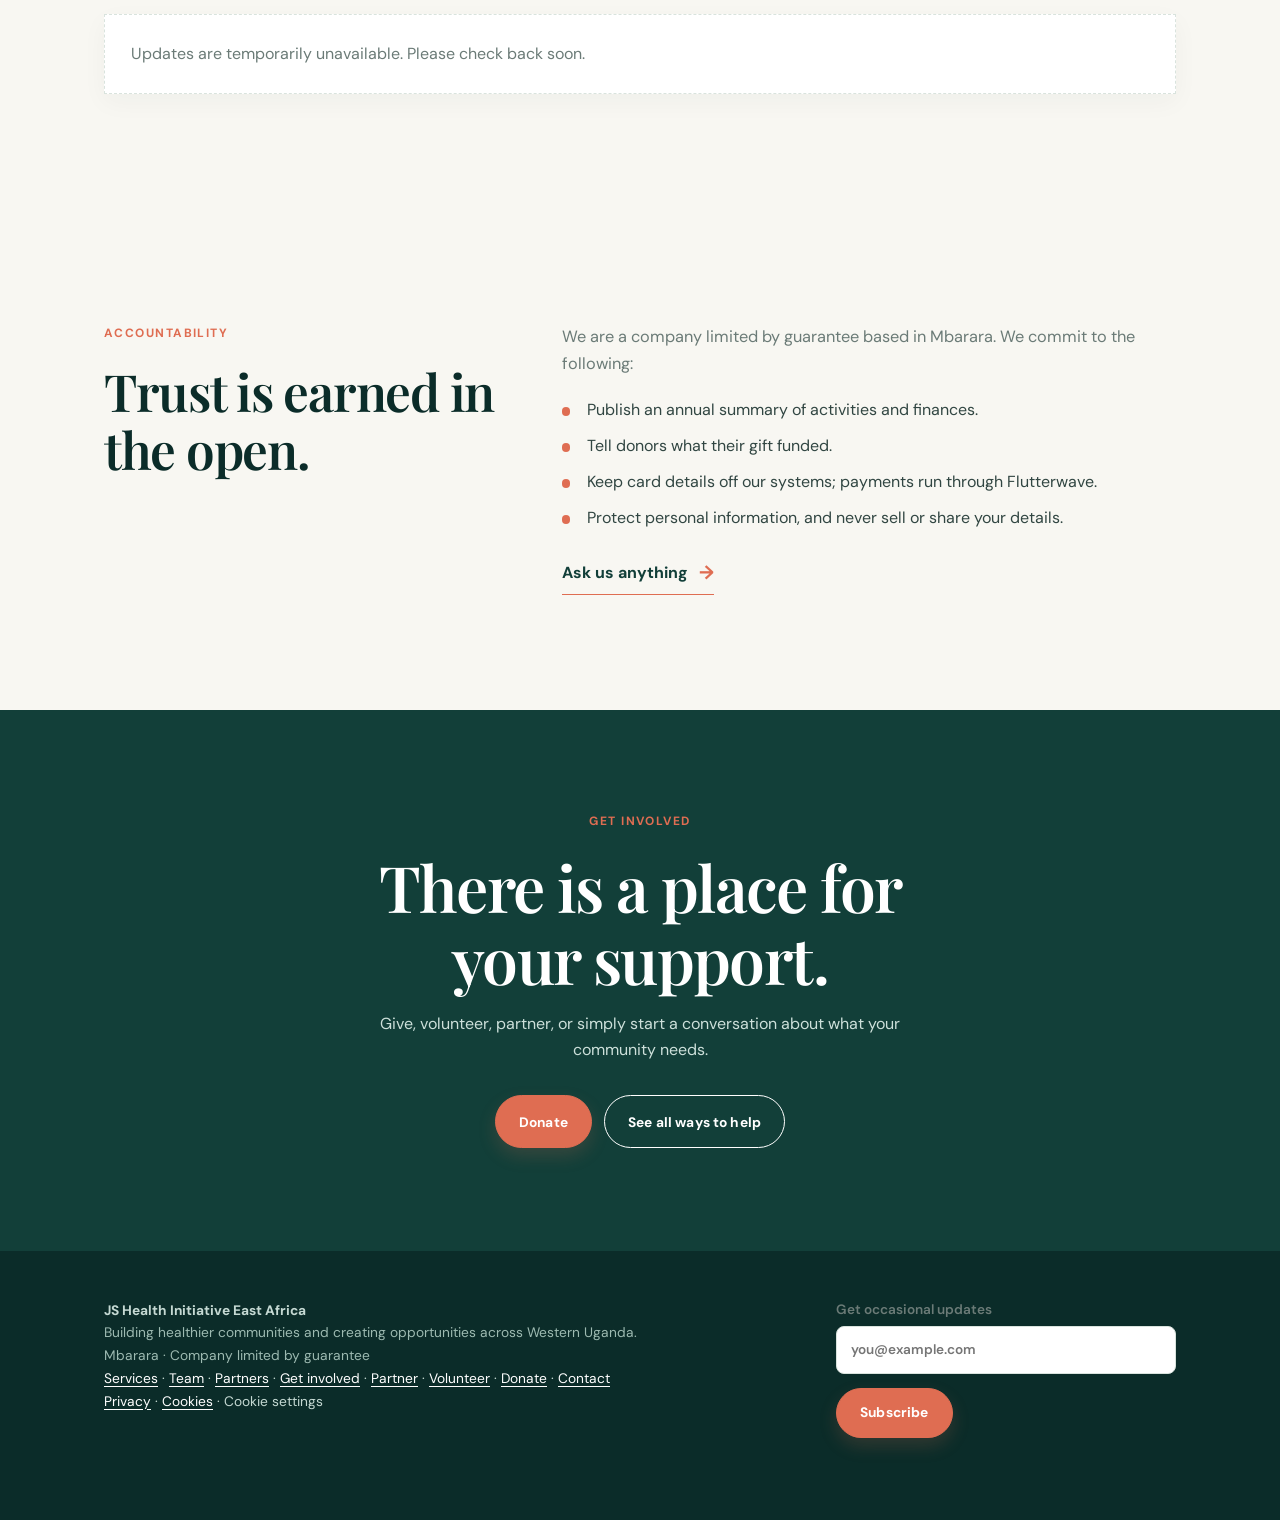
==== commit d840428a: "modified:   admin.html 	modified:   app.js 	new file:   assets/favicon.svg 	new file:   assets/logo-" ====
--- a/index.html
+++ b/index.html
@@ -4,8 +4,8 @@
   <meta charset="UTF-8"><meta name="viewport" content="width=device-width, initial-scale=1.0">
   <title>Biomedical engineering volunteer services | JS Health Initiative</title>
   <meta name="description" content="JS Health Initiative connects communities and health facilities in Western Uganda with biomedical engineering volunteers, practical training, equipment maintenance support and health programs.">
-  <meta property="og:title" content="Biomedical engineering volunteer services | JS Health Initiative"><meta property="og:description" content="Free healthcare equipment user training, maintenance guidance and practical biomedical engineering volunteer support in Western Uganda."><meta property="og:image" content="assets/community-health-hero.png">
-  <link rel="icon" href="data:image/svg+xml,%3Csvg xmlns=%27http://www.w3.org/2000/svg%27 viewBox=%270 0 100 100%27%3E%3Ccircle cx=%2750%27 cy=%2750%27 r=%2750%27 fill=%27%23123f39%27/%3E%3C/svg%3E">
+  <meta property="og:title" content="Biomedical engineering volunteer services | JS Health Initiative"><meta property="og:description" content="Free healthcare equipment user training, maintenance guidance and practical biomedical engineering volunteer support in Western Uganda."><meta property="og:image" content="assets/logo-icon.svg">
+  <link rel="icon" href="assets/favicon.svg" type="image/svg+xml">
   <meta name="theme-color" content="#123f39"><link rel="stylesheet" href="style.css"><link rel="stylesheet" href="programs.css"><link rel="stylesheet" href="home.css">
 </head>
 <body class="home"><div id="nav"></div>
--- a/style.css
+++ b/style.css
@@ -1,5 +1,5 @@
 @import url('https://fonts.googleapis.com/css2?family=DM+Sans:wght@400;500;600;700&family=Playfair+Display:ital,wght@0,600;0,700;1,600;1,700&display=swap');
-:root{--green:#123f39;--green-deep:#0b2c29;--green-soft:#e6efeb;--coral:#df6d52;--coral-soft:#f8e8e1;--ink:#16322f;--text:#314642;--muted:#6b7b77;--cream:#f8f7f2;--white:#fff;--line:#d9e3dd;--serif:'Playfair Display',Georgia,serif;--sans:'DM Sans',system-ui,sans-serif;--shadow:0 20px 50px rgba(15,55,48,.12)}*{box-sizing:border-box;margin:0;padding:0}[hidden]{display:none!important}html{scroll-behavior:smooth}body{font-family:var(--sans);color:var(--text);background:var(--cream);line-height:1.65;-webkit-font-smoothing:antialiased}body{overflow-x:clip}img{display:block;max-width:100%}a{color:inherit;text-decoration:none}a:hover{text-decoration:none}:focus-visible{outline:3px solid var(--coral);outline-offset:3px;border-radius:3px}.skip{position:absolute;left:-999px;top:0;background:var(--green-deep);color:#fff;padding:.7rem 1rem;z-index:99}.skip:focus{left:0}.container{max-width:1200px;margin:0 auto;padding:0 clamp(1.25rem,5vw,4rem)}h1,h2,h3{font-family:var(--serif);font-weight:600;line-height:1.12;color:var(--green-deep);letter-spacing:-.025em}.eyebrow{font-size:.75rem;font-weight:700;letter-spacing:.12em;text-transform:uppercase;color:var(--coral);margin-bottom:1.2rem}.muted,.section-lead{color:var(--muted)}.section{padding:clamp(4rem,9vw,7.5rem) 0}.section h2{font-size:clamp(2rem,4vw,3.4rem)}.section-lead{font-size:1.02rem;max-width:580px}.btn{display:inline-flex;align-items:center;justify-content:center;gap:.7rem;min-height:3rem;background:var(--coral);color:#fff;border:1px solid var(--coral);padding:.78rem 1.45rem;border-radius:999px;font:inherit;font-size:.86rem;font-weight:700;letter-spacing:.01em;cursor:pointer;box-shadow:0 8px 18px rgba(223,109,82,.18);transition:transform .2s ease,background .2s ease,border-color .2s ease,box-shadow .2s ease}.btn:hover{background:#c85840;border-color:#c85840;transform:translateY(-2px);box-shadow:0 12px 24px rgba(223,109,82,.24)}.btn:active{transform:translateY(0);box-shadow:0 4px 10px rgba(223,109,82,.16)}.btn-large{min-height:3.15rem;padding:.88rem 1.45rem}.btn-ghost{background:transparent;color:var(--green);border-color:var(--green);box-shadow:none}.btn-ghost:hover{background:var(--green);color:#fff;box-shadow:3px 3px 0 rgba(11,44,41,.16)}.text-link{display:inline-flex;gap:.7rem;align-items:center;color:var(--green);font-weight:700;border-bottom:1px solid var(--coral);padding-bottom:.3rem}.text-link span{color:var(--coral);font-size:1.2rem}.nav{position:sticky;top:0;background:rgba(248,247,242,.94);backdrop-filter:blur(14px);border-bottom:1px solid var(--line);z-index:20}.nav-inner{display:flex;align-items:center;justify-content:space-between;gap:1rem;padding-block:1rem}.logo{display:flex;align-items:center;gap:.7rem;color:var(--green);font-weight:700}.logo:hover{color:var(--green)}.logo-mark{display:grid;place-items:center;size:44px;width:44px;height:44px;background:var(--green);color:#fff;border-radius:50%;font-size:.68rem;letter-spacing:.06em}.nav-links{display:flex;align-items:center;gap:1.6rem;font-size:.88rem;font-weight:600}.nav-links a:not(.btn){padding:.3rem 0;border-bottom:2px solid transparent}.nav-links a:not(.btn):hover,.nav-links a[aria-current=page]{border-color:var(--coral)}.nav-links .btn{color:#fff;padding:.65rem 1.15rem}.burger{display:none;background:transparent;border:1px solid var(--line);border-radius:50%;width:42px;height:42px;color:var(--green);font-size:1.1rem;cursor:pointer}.hero{background:var(--cream);padding:clamp(3rem,7vw,6rem) 0 7rem}.hero-grid{display:grid;grid-template-columns:minmax(0,1fr) minmax(300px, .8fr);gap:clamp(2.5rem,7vw,7rem);align-items:center}.hero h1{font-size:clamp(3.2rem,7vw,6.7rem);max-width:730px;margin-bottom:1.5rem}.hero h1 em{color:var(--coral);font-style:italic}.lead{font-size:1.16rem;max-width:600px;color:var(--muted);margin-bottom:2rem}.hero-actions{display:flex;flex-wrap:wrap;gap:.8rem}.hero-note{display:flex;align-items:center;gap:.6rem;color:var(--muted);font-size:.82rem;margin-top:1.5rem}.trust-dot{width:8px;height:8px;border-radius:50%;background:#4b956e}.hero-visual{position:relative;max-width:480px;justify-self:end}.hero-visual:before{content:'';position:absolute;inset:-18px 18px 18px -18px;border:1px solid var(--coral);border-radius:180px 180px 18px 18px;opacity:.5}.hero-visual img{position:relative;width:100%;aspect-ratio:4/5;object-fit:cover;border-radius:180px 180px 18px 18px}.image-caption{position:absolute;bottom:1.25rem;left:-1.5rem;background:var(--white);padding:1rem 1.25rem;border-left:4px solid var(--coral);box-shadow:var(--shadow);min-width:190px}.caption-kicker{display:block;color:var(--coral);font-size:.7rem;text-transform:uppercase;letter-spacing:.12em;font-weight:700;margin-bottom:.25rem}.image-caption strong{font-family:var(--serif);font-size:1.15rem;color:var(--green)}.intro{background:var(--white)}.intro-grid{display:grid;grid-template-columns:.55fr 1.45fr;gap:2rem}.intro-grid h2{max-width:800px;margin-bottom:1.5rem}.work-section{background:var(--green-soft)}.section-heading{display:flex;justify-content:space-between;gap:3rem;align-items:end;margin-bottom:3rem}.section-heading .section-lead{max-width:390px}.work-grid{display:grid;grid-template-columns:repeat(3,1fr);gap:1rem}.work-card{position:relative;display:flex;flex-direction:column;min-height:260px;padding:1.8rem;background:var(--white);border:1px solid var(--line);transition:transform .2s ease,box-shadow .2s ease}.work-card:hover{transform:translateY(-5px);box-shadow:var(--shadow)}.work-card-wide{grid-column:span 2;min-height:300px}.work-card-dark{background:var(--green);border-color:var(--green);color:#d9e9e4}.work-card-dark h3,.work-card-dark .card-number{color:#fff}.work-card-accent{background:var(--coral-soft);border-color:#edc7bc}.work-card h3{font-size:1.55rem;max-width:280px;margin-top:auto;margin-bottom:.55rem}.work-card p{max-width:300px;color:var(--muted);font-size:.92rem}.work-card-dark p{color:#c2d8d1}.card-number{font-size:.75rem;color:var(--coral);font-weight:700;letter-spacing:.08em}.card-arrow{position:absolute;right:1.6rem;top:1.5rem;color:var(--coral);font-size:1.3rem}.story{background:var(--white)}.story-grid{display:grid;grid-template-columns:.65fr 1.35fr;gap:2rem}.story-line{display:block;width:45px;height:1px;background:var(--coral);margin:2.5rem 0 1rem}.story-content h2{font-size:clamp(2.2rem,4vw,4rem);max-width:700px;margin-bottom:2.2rem}.story-points{display:grid;grid-template-columns:1fr 1fr;gap:2rem;margin-bottom:2rem}.story-points span{color:var(--coral);font-size:.75rem;font-weight:700;text-transform:uppercase;letter-spacing:.1em}.story-points p{margin-top:.5rem;color:var(--muted);font-size:.92rem}.place{padding:5rem 0}.place-grid{display:grid;grid-template-columns:1fr 1fr;gap:3rem;align-items:center}.place-mark{display:flex;align-items:center;gap:1rem;margin-top:2rem}.pin{display:grid;place-items:center;width:42px;height:42px;border-radius:50%;background:var(--coral);color:#fff;font-size:1.4rem}.place-mark strong,.place-mark span{display:block}.place-mark span{font-size:.82rem;color:var(--muted)}.cta{background:var(--green);color:#fff;text-align:center;padding:clamp(4rem,8vw,7rem) 0}.cta h2{font-size:clamp(2.4rem,5vw,4.5rem);color:#fff;max-width:650px;margin:0 auto 1rem}.cta p:not(.eyebrow){max-width:520px;margin:0 auto 2rem;color:#cde0da}.cta .btn-ghost{color:#fff;border-color:#fff}.cta .btn-ghost:hover{background:#fff;color:var(--green)}.feature-grid{display:grid;grid-template-columns:repeat(auto-fit,minmax(250px,1fr));gap:1rem}.feature{background:#fff;border:1px solid var(--line);padding:1.4rem}.feature h3{font-size:1.2rem;margin-bottom:.4rem}.feature p{color:var(--muted);font-size:.9rem}.stacked-form{display:grid;gap:.85rem;max-width:520px}.stacked-form label{font-size:.85rem;font-weight:600;color:var(--muted);display:grid;gap:.3rem}.stacked-form input,.stacked-form textarea,.stacked-form select{width:100%;padding:.75rem .9rem;border:1px solid var(--line);border-radius:8px;font:inherit;background:#fff;color:var(--text)}.stacked-form button{justify-self:start}.hp{position:absolute;left:-9999px;width:1px;height:1px;opacity:0}.form-status{min-height:1.4em;font-size:.92rem;color:var(--muted)}.form-status.ok{color:#18794e}.form-status.err{color:#b33d2c}footer{background:var(--green-deep);color:#c5d9d3;padding:3rem 0;font-size:.86rem}.footer-inner{display:flex;justify-content:space-between;gap:2rem;flex-wrap:wrap}footer a{color:#fff;text-decoration:underline;text-underline-offset:3px}footer .muted{color:#9dbab1}.footer-inner .stacked-form{width:100%;max-width:340px}@media(max-width:760px){.burger{display:block}.nav-links{display:none;position:absolute;left:0;right:0;top:100%;background:var(--cream);border-bottom:1px solid var(--line);flex-direction:column;align-items:stretch;padding:1rem 1.25rem;gap:.8rem}.nav-links.open{display:flex;box-shadow:0 18px 28px rgba(23,26,36,.08)}.nav-links .btn{text-align:center}.hero-grid,.intro-grid,.story-grid,.place-grid{grid-template-columns:1fr}.hero{padding-top:3.5rem}.hero-visual{justify-self:center;width:min(100%,390px);margin-top:1rem}.section-heading{display:block}.section-heading .section-lead{margin-top:1rem}.work-grid{grid-template-columns:1fr 1fr}.work-card-wide{grid-column:span 2}.story-line{margin-top:1.5rem}.story-points{gap:1rem}.footer-inner .stacked-form{max-width:none}}@media(max-width:480px){.hero h1{font-size:3.2rem}.work-grid{grid-template-columns:1fr}.work-card-wide{grid-column:span 1}.story-points{grid-template-columns:1fr}.image-caption{left:.75rem}.nav .logo-text{font-size:.86rem}}@media(prefers-reduced-motion:reduce){*{transition:none!important;scroll-behavior:auto!important}}
+:root{--green:#123f39;--green-deep:#0b2c29;--green-soft:#e6efeb;--coral:#df6d52;--coral-soft:#f8e8e1;--ink:#16322f;--text:#314642;--muted:#6b7b77;--cream:#f8f7f2;--white:#fff;--line:#d9e3dd;--serif:'Playfair Display',Georgia,serif;--sans:'DM Sans',system-ui,sans-serif;--shadow:0 20px 50px rgba(15,55,48,.12)}*{box-sizing:border-box;margin:0;padding:0}[hidden]{display:none!important}html{scroll-behavior:smooth}body{font-family:var(--sans);color:var(--text);background:var(--cream);line-height:1.65;-webkit-font-smoothing:antialiased}body{overflow-x:clip}img{display:block;max-width:100%}a{color:inherit;text-decoration:none}a:hover{text-decoration:none}:focus-visible{outline:3px solid var(--coral);outline-offset:3px;border-radius:3px}.skip{position:absolute;left:-999px;top:0;background:var(--green-deep);color:#fff;padding:.7rem 1rem;z-index:99}.skip:focus{left:0}.container{max-width:1200px;margin:0 auto;padding:0 clamp(1.25rem,5vw,4rem)}h1,h2,h3{font-family:var(--serif);font-weight:600;line-height:1.12;color:var(--green-deep);letter-spacing:-.025em}.eyebrow{font-size:.75rem;font-weight:700;letter-spacing:.12em;text-transform:uppercase;color:var(--coral);margin-bottom:1.2rem}.muted,.section-lead{color:var(--muted)}.section{padding:clamp(4rem,9vw,7.5rem) 0}.section h2{font-size:clamp(2rem,4vw,3.4rem)}.section-lead{font-size:1.02rem;max-width:580px}.btn{display:inline-flex;align-items:center;justify-content:center;gap:.7rem;min-height:3rem;background:var(--coral);color:#fff;border:1px solid var(--coral);padding:.78rem 1.45rem;border-radius:999px;font:inherit;font-size:.86rem;font-weight:700;letter-spacing:.01em;cursor:pointer;box-shadow:0 8px 18px rgba(223,109,82,.18);transition:transform .2s ease,background .2s ease,border-color .2s ease,box-shadow .2s ease}.btn:hover{background:#c85840;border-color:#c85840;transform:translateY(-2px);box-shadow:0 12px 24px rgba(223,109,82,.24)}.btn:active{transform:translateY(0);box-shadow:0 4px 10px rgba(223,109,82,.16)}.btn-large{min-height:3.15rem;padding:.88rem 1.45rem}.btn-ghost{background:transparent;color:var(--green);border-color:var(--green);box-shadow:none}.btn-ghost:hover{background:var(--green);color:#fff;box-shadow:3px 3px 0 rgba(11,44,41,.16)}.text-link{display:inline-flex;gap:.7rem;align-items:center;color:var(--green);font-weight:700;border-bottom:1px solid var(--coral);padding-bottom:.3rem}.text-link span{color:var(--coral);font-size:1.2rem}.nav{position:sticky;top:0;background:rgba(248,247,242,.94);backdrop-filter:blur(14px);border-bottom:1px solid var(--line);z-index:20}.nav-inner{display:flex;align-items:center;justify-content:space-between;gap:1rem;padding-block:1rem}.logo{display:flex;align-items:center;color:var(--green);font-weight:700}.logo:hover{color:var(--green)}.logo img{display:block;width:220px;height:auto;max-height:52px}.nav-links{display:flex;align-items:center;gap:1.6rem;font-size:.88rem;font-weight:600}.nav-links a:not(.btn){padding:.3rem 0;border-bottom:2px solid transparent}.nav-links a:not(.btn):hover,.nav-links a[aria-current=page]{border-color:var(--coral)}.nav-links .btn{color:#fff;padding:.65rem 1.15rem}.burger{display:none;background:transparent;border:1px solid var(--line);border-radius:50%;width:42px;height:42px;color:var(--green);font-size:1.1rem;cursor:pointer}.hero{background:var(--cream);padding:clamp(3rem,7vw,6rem) 0 7rem}.hero-grid{display:grid;grid-template-columns:minmax(0,1fr) minmax(300px, .8fr);gap:clamp(2.5rem,7vw,7rem);align-items:center}.hero h1{font-size:clamp(3.2rem,7vw,6.7rem);max-width:730px;margin-bottom:1.5rem}.hero h1 em{color:var(--coral);font-style:italic}.lead{font-size:1.16rem;max-width:600px;color:var(--muted);margin-bottom:2rem}.hero-actions{display:flex;flex-wrap:wrap;gap:.8rem}.hero-note{display:flex;align-items:center;gap:.6rem;color:var(--muted);font-size:.82rem;margin-top:1.5rem}.trust-dot{width:8px;height:8px;border-radius:50%;background:#4b956e}.hero-visual{position:relative;max-width:480px;justify-self:end}.hero-visual:before{content:'';position:absolute;inset:-18px 18px 18px -18px;border:1px solid var(--coral);border-radius:180px 180px 18px 18px;opacity:.5}.hero-visual img{position:relative;width:100%;aspect-ratio:4/5;object-fit:cover;border-radius:180px 180px 18px 18px}.image-caption{position:absolute;bottom:1.25rem;left:-1.5rem;background:var(--white);padding:1rem 1.25rem;border-left:4px solid var(--coral);box-shadow:var(--shadow);min-width:190px}.caption-kicker{display:block;color:var(--coral);font-size:.7rem;text-transform:uppercase;letter-spacing:.12em;font-weight:700;margin-bottom:.25rem}.image-caption strong{font-family:var(--serif);font-size:1.15rem;color:var(--green)}.intro{background:var(--white)}.intro-grid{display:grid;grid-template-columns:.55fr 1.45fr;gap:2rem}.intro-grid h2{max-width:800px;margin-bottom:1.5rem}.work-section{background:var(--green-soft)}.section-heading{display:flex;justify-content:space-between;gap:3rem;align-items:end;margin-bottom:3rem}.section-heading .section-lead{max-width:390px}.work-grid{display:grid;grid-template-columns:repeat(3,1fr);gap:1rem}.work-card{position:relative;display:flex;flex-direction:column;min-height:260px;padding:1.8rem;background:var(--white);border:1px solid var(--line);transition:transform .2s ease,box-shadow .2s ease}.work-card:hover{transform:translateY(-5px);box-shadow:var(--shadow)}.work-card-wide{grid-column:span 2;min-height:300px}.work-card-dark{background:var(--green);border-color:var(--green);color:#d9e9e4}.work-card-dark h3,.work-card-dark .card-number{color:#fff}.work-card-accent{background:var(--coral-soft);border-color:#edc7bc}.work-card h3{font-size:1.55rem;max-width:280px;margin-top:auto;margin-bottom:.55rem}.work-card p{max-width:300px;color:var(--muted);font-size:.92rem}.work-card-dark p{color:#c2d8d1}.card-number{font-size:.75rem;color:var(--coral);font-weight:700;letter-spacing:.08em}.card-arrow{position:absolute;right:1.6rem;top:1.5rem;color:var(--coral);font-size:1.3rem}.story{background:var(--white)}.story-grid{display:grid;grid-template-columns:.65fr 1.35fr;gap:2rem}.story-line{display:block;width:45px;height:1px;background:var(--coral);margin:2.5rem 0 1rem}.story-content h2{font-size:clamp(2.2rem,4vw,4rem);max-width:700px;margin-bottom:2.2rem}.story-points{display:grid;grid-template-columns:1fr 1fr;gap:2rem;margin-bottom:2rem}.story-points span{color:var(--coral);font-size:.75rem;font-weight:700;text-transform:uppercase;letter-spacing:.1em}.story-points p{margin-top:.5rem;color:var(--muted);font-size:.92rem}.place{padding:5rem 0}.place-grid{display:grid;grid-template-columns:1fr 1fr;gap:3rem;align-items:center}.place-mark{display:flex;align-items:center;gap:1rem;margin-top:2rem}.pin{display:grid;place-items:center;width:42px;height:42px;border-radius:50%;background:var(--coral);color:#fff;font-size:1.4rem}.place-mark strong,.place-mark span{display:block}.place-mark span{font-size:.82rem;color:var(--muted)}.cta{background:var(--green);color:#fff;text-align:center;padding:clamp(4rem,8vw,7rem) 0}.cta h2{font-size:clamp(2.4rem,5vw,4.5rem);color:#fff;max-width:650px;margin:0 auto 1rem}.cta p:not(.eyebrow){max-width:520px;margin:0 auto 2rem;color:#cde0da}.cta .btn-ghost{color:#fff;border-color:#fff}.cta .btn-ghost:hover{background:#fff;color:var(--green)}.feature-grid{display:grid;grid-template-columns:repeat(auto-fit,minmax(250px,1fr));gap:1rem}.feature{background:#fff;border:1px solid var(--line);padding:1.4rem}.feature h3{font-size:1.2rem;margin-bottom:.4rem}.feature p{color:var(--muted);font-size:.9rem}.stacked-form{display:grid;gap:.85rem;max-width:520px}.stacked-form label{font-size:.85rem;font-weight:600;color:var(--muted);display:grid;gap:.3rem}.stacked-form input,.stacked-form textarea,.stacked-form select{width:100%;padding:.75rem .9rem;border:1px solid var(--line);border-radius:8px;font:inherit;background:#fff;color:var(--text)}.stacked-form button{justify-self:start}.hp{position:absolute;left:-9999px;width:1px;height:1px;opacity:0}.form-status{min-height:1.4em;font-size:.92rem;color:var(--muted)}.form-status.ok{color:#18794e}.form-status.err{color:#b33d2c}footer{background:var(--green-deep);color:#c5d9d3;padding:3rem 0;font-size:.86rem}.footer-inner{display:flex;justify-content:space-between;gap:2rem;flex-wrap:wrap}footer a{color:#fff;text-decoration:underline;text-underline-offset:3px}footer .muted{color:#9dbab1}.footer-inner .stacked-form{width:100%;max-width:340px}@media(max-width:760px){.burger{display:block}.nav-links{display:none;position:absolute;left:0;right:0;top:100%;background:var(--cream);border-bottom:1px solid var(--line);flex-direction:column;align-items:stretch;padding:1rem 1.25rem;gap:.8rem}.nav-links.open{display:flex;box-shadow:0 18px 28px rgba(23,26,36,.08)}.nav-links .btn{text-align:center}.hero-grid,.intro-grid,.story-grid,.place-grid{grid-template-columns:1fr}.hero{padding-top:3.5rem}.hero-visual{justify-self:center;width:min(100%,390px);margin-top:1rem}.section-heading{display:block}.section-heading .section-lead{margin-top:1rem}.work-grid{grid-template-columns:1fr 1fr}.work-card-wide{grid-column:span 2}.story-line{margin-top:1.5rem}.story-points{gap:1rem}.footer-inner .stacked-form{max-width:none}}@media(max-width:480px){.hero h1{font-size:3.2rem}.work-grid{grid-template-columns:1fr}.work-card-wide{grid-column:span 1}.story-points{grid-template-columns:1fr}.image-caption{left:.75rem}}@media(prefers-reduced-motion:reduce){*{transition:none!important;scroll-behavior:auto!important}}
 
 /* ---- Shared additions: page headers, lists, journeys ---- */
 .page-head{background:var(--green-soft);padding:clamp(2.5rem,6vw,4.5rem) 0}.page-head h1{font-size:clamp(2.2rem,5vw,3.6rem)}.page-head .section-lead{margin-top:.8rem}
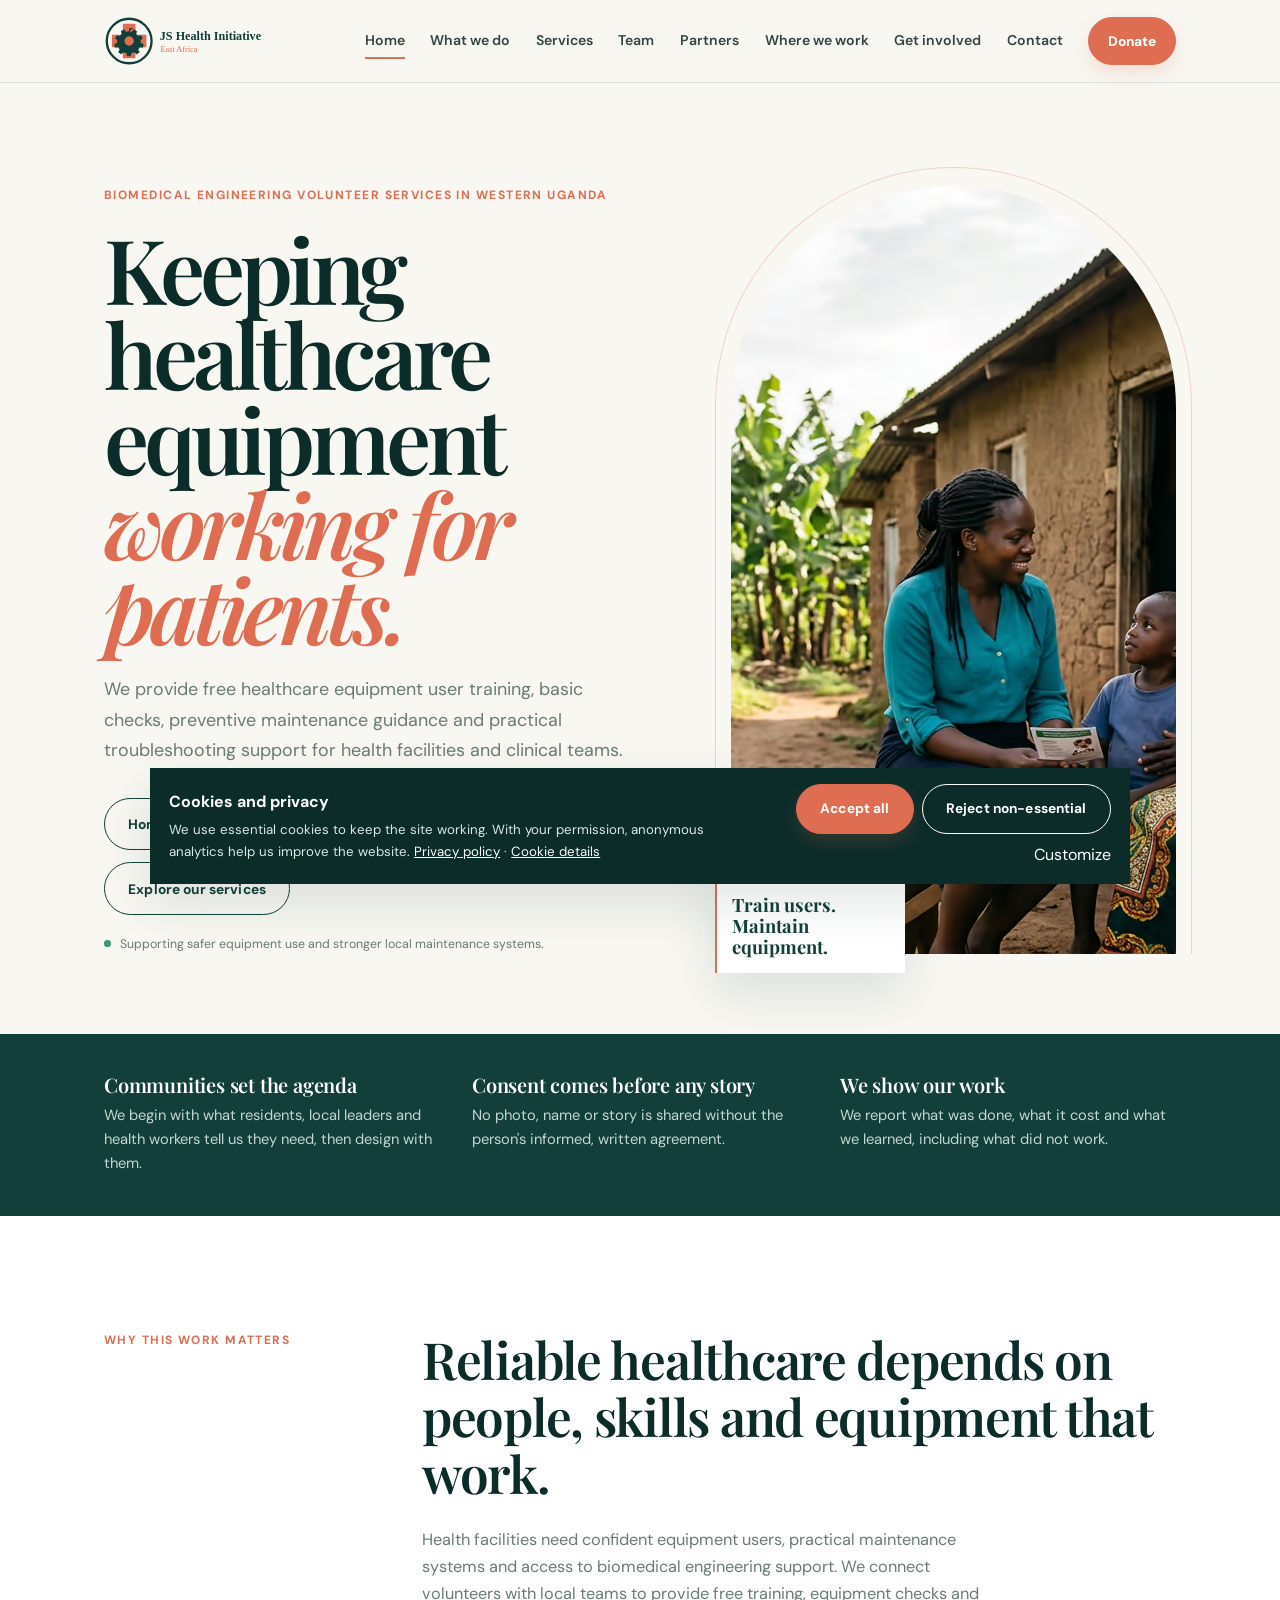
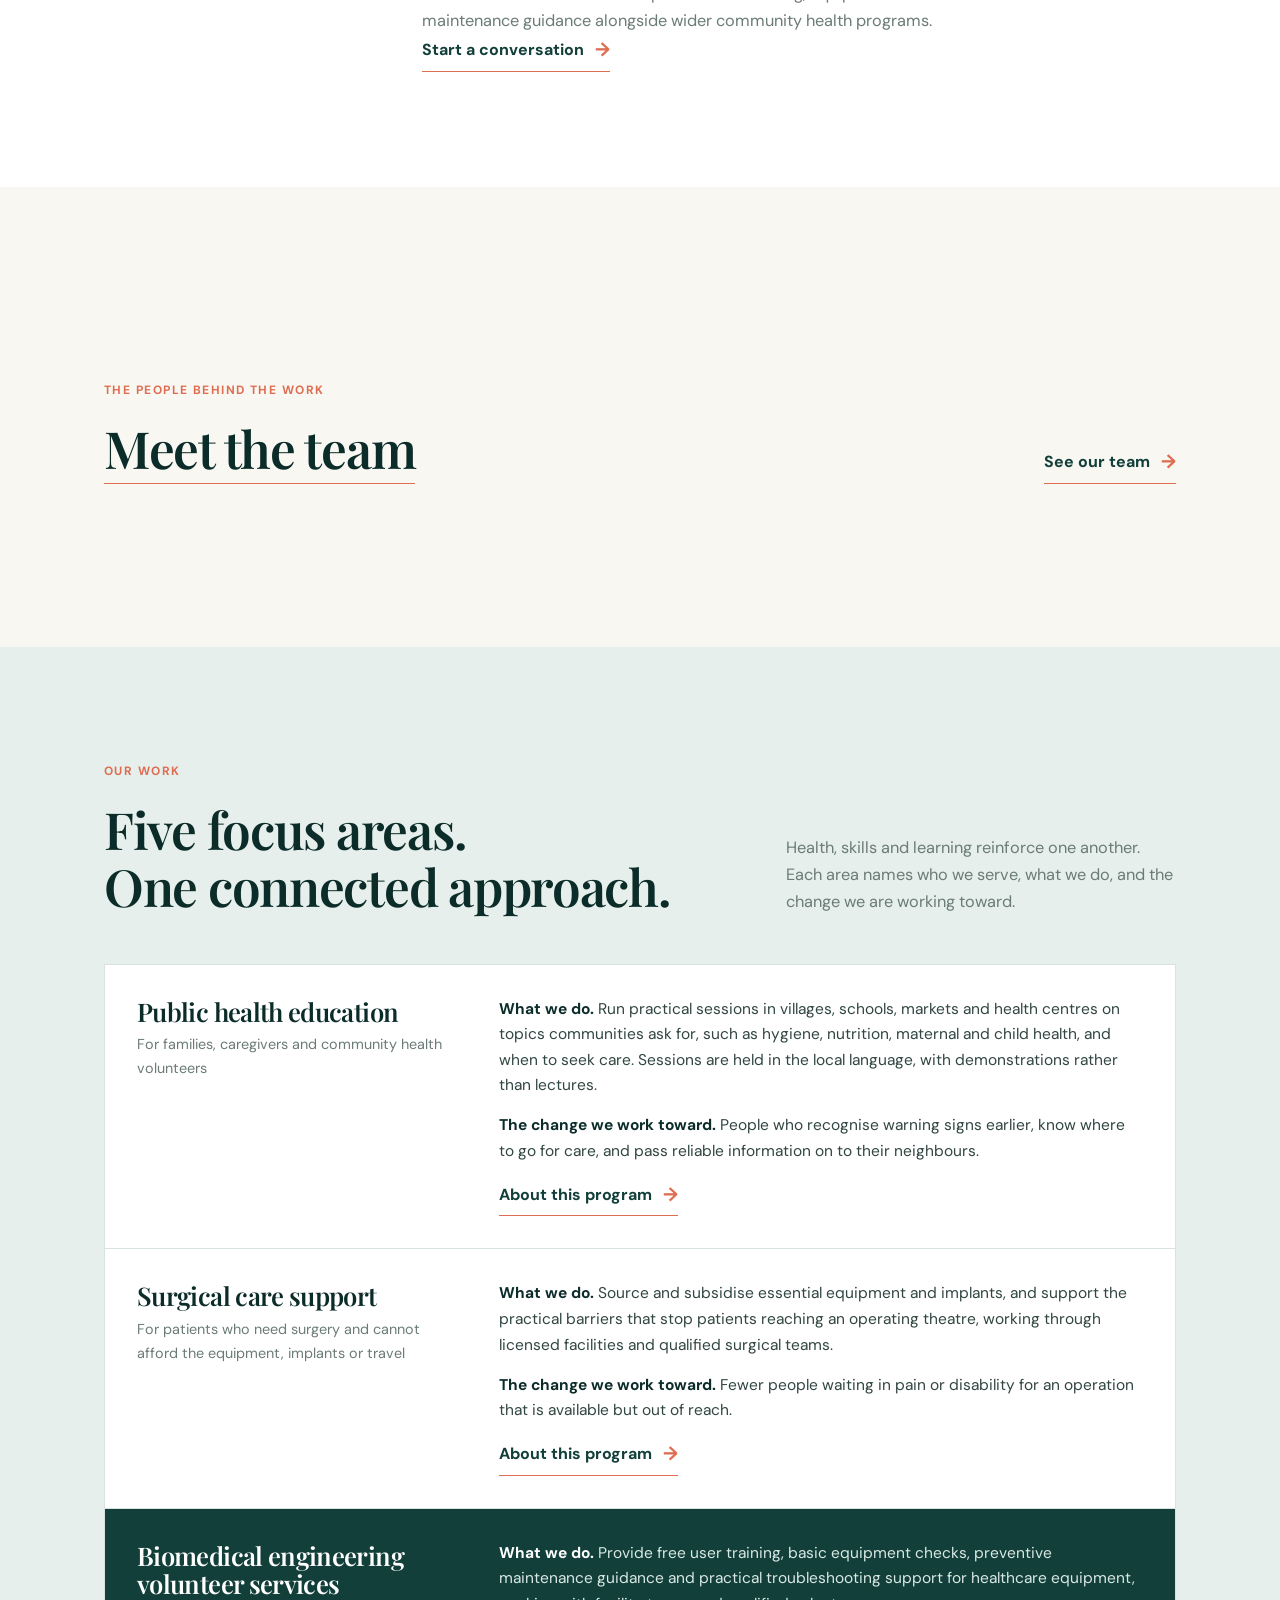
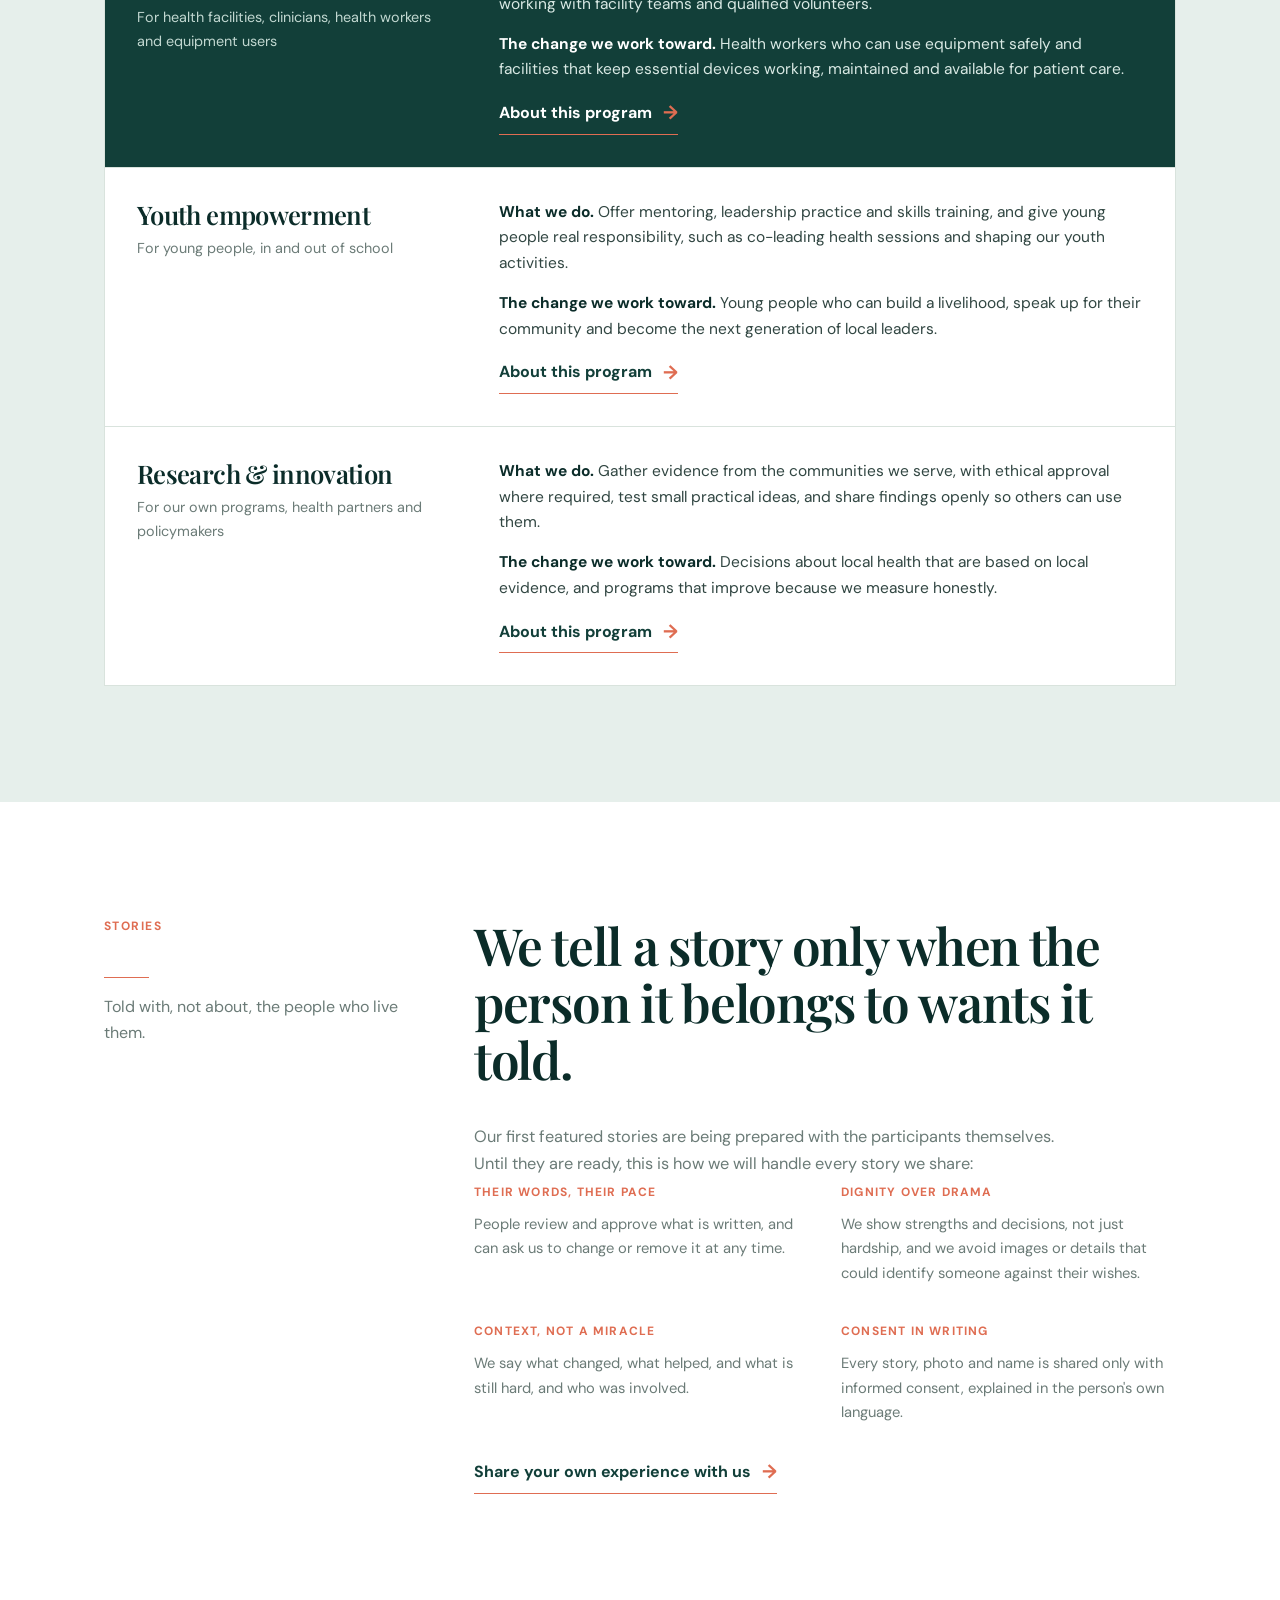
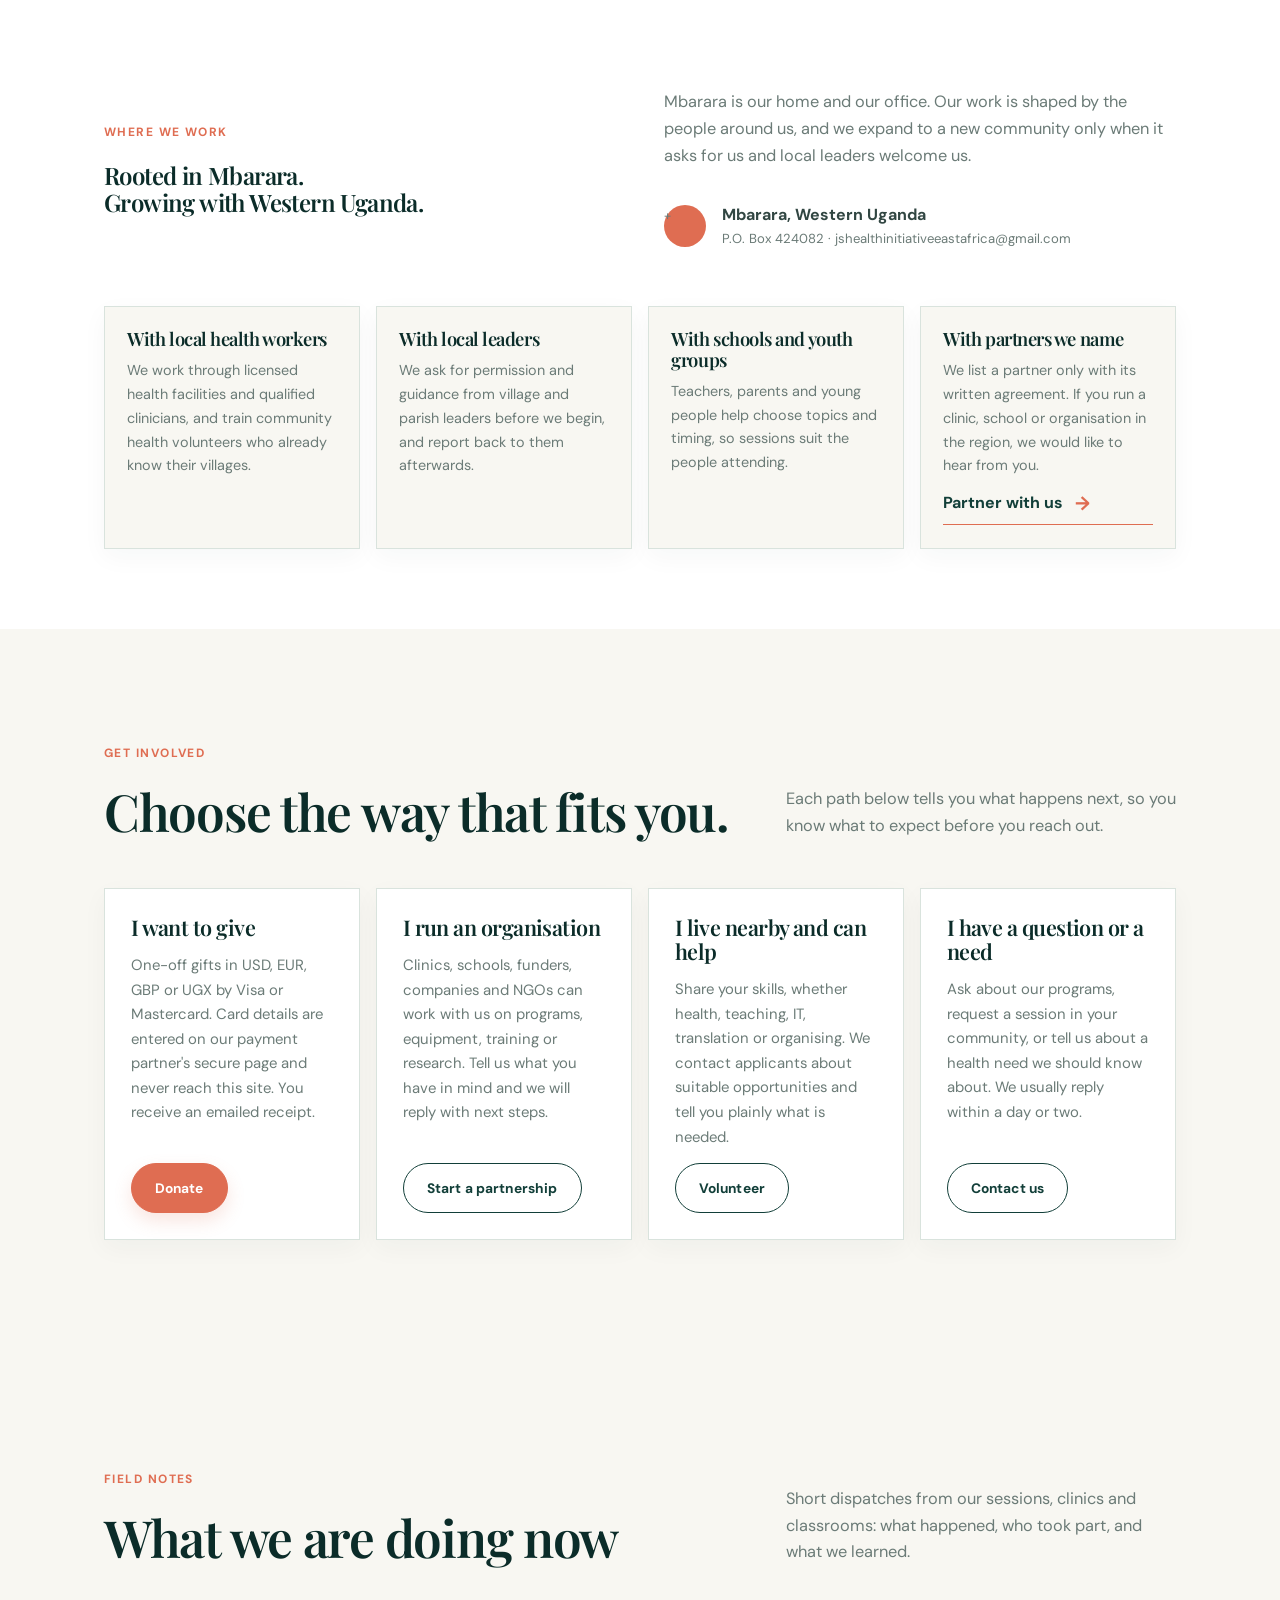
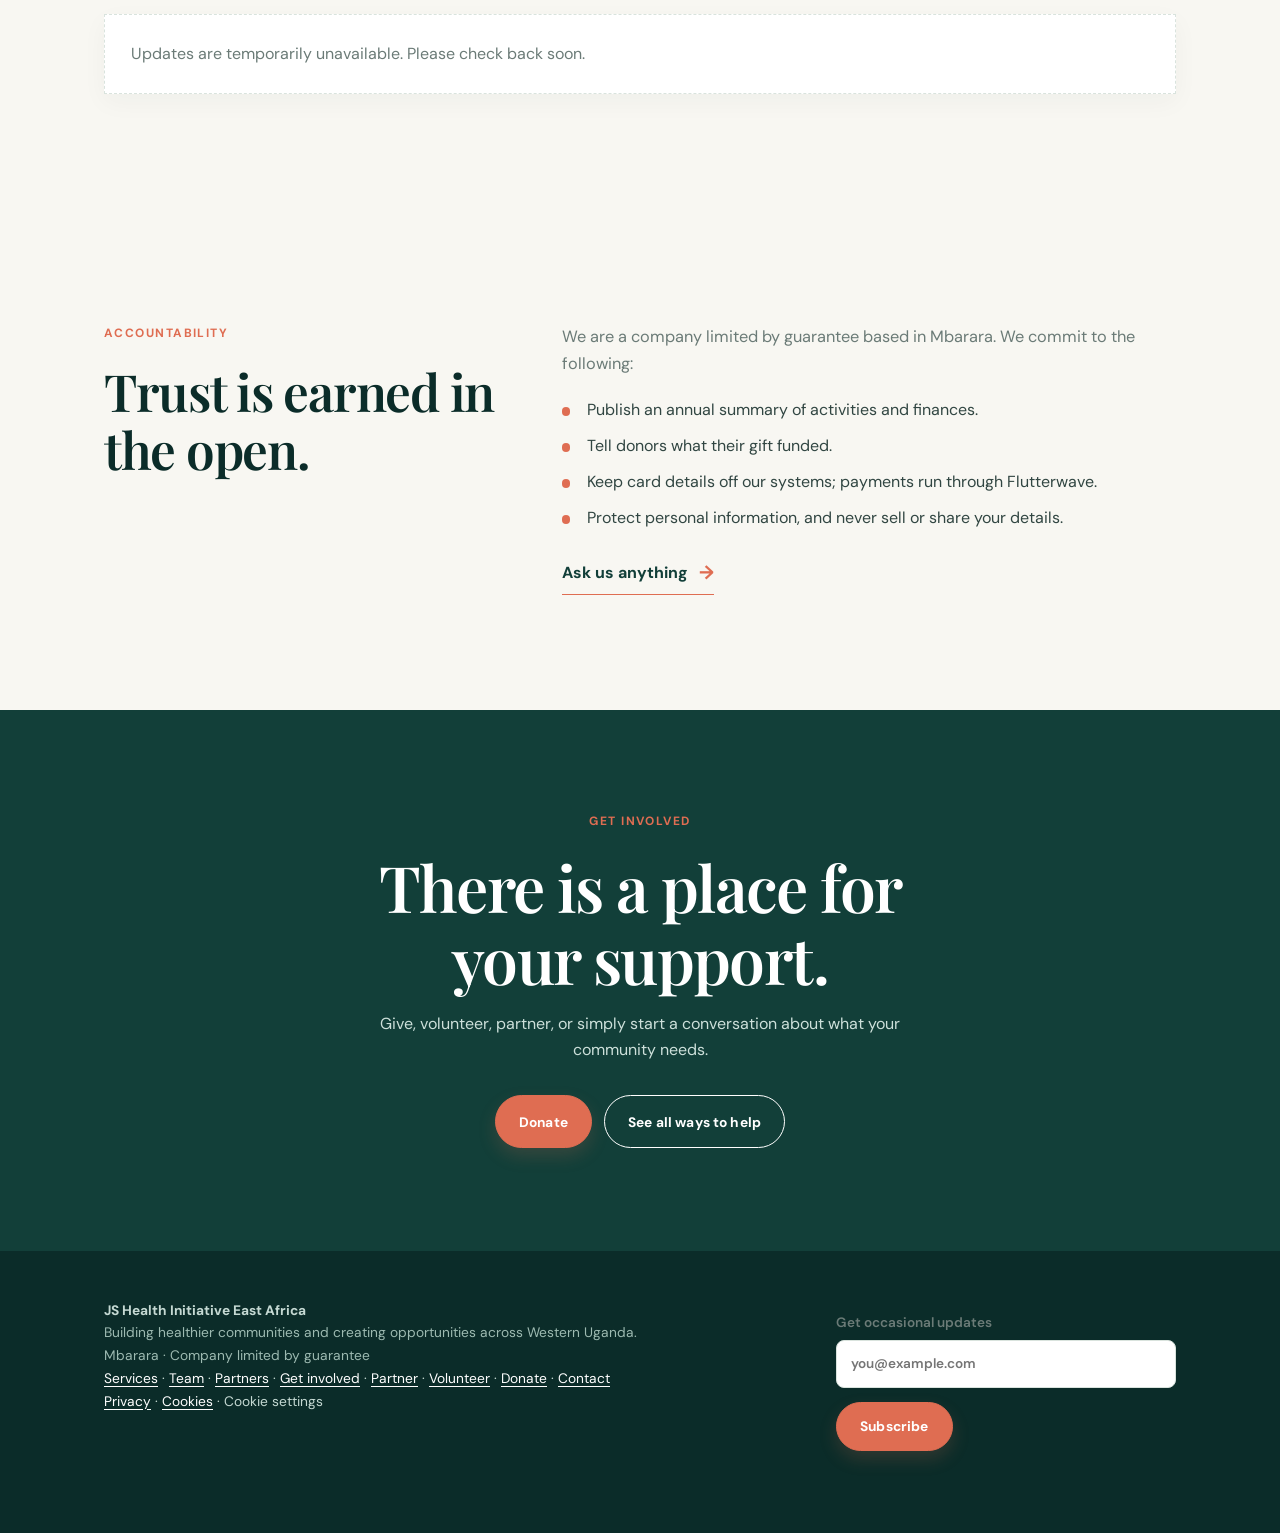
==== commit bc732c6b: "new file:   404.html 	modified:   README.md 	modified:   admin-content.js 	modified:   admin.html 	m" ====
--- a/index.html
+++ b/index.html
@@ -4,14 +4,14 @@
   <meta charset="UTF-8"><meta name="viewport" content="width=device-width, initial-scale=1.0">
   <title>Biomedical engineering volunteer services | JS Health Initiative</title>
   <meta name="description" content="JS Health Initiative connects communities and health facilities in Western Uganda with biomedical engineering volunteers, practical training, equipment maintenance support and health programs.">
-  <meta property="og:title" content="Biomedical engineering volunteer services | JS Health Initiative"><meta property="og:description" content="Free healthcare equipment user training, maintenance guidance and practical biomedical engineering volunteer support in Western Uganda."><meta property="og:image" content="assets/logo-icon.svg">
+  <meta property="og:title" content="Biomedical engineering volunteer services | JS Health Initiative"><meta property="og:description" content="Free healthcare equipment user training, maintenance guidance and practical biomedical engineering volunteer support in Western Uganda."><meta property="og:image" content="https://www.jshealthinitiative.com/assets/og-image.jpg">
   <link rel="icon" href="assets/favicon.svg" type="image/svg+xml">
   <meta name="theme-color" content="#123f39"><link rel="stylesheet" href="style.css"><link rel="stylesheet" href="programs.css"><link rel="stylesheet" href="home.css">
-</head>
+<meta property="og:url" content="https://www.jshealthinitiative.com/"><meta name="twitter:card" content="summary_large_image"><link rel="canonical" href="https://www.jshealthinitiative.com/"></head>
 <body class="home"><div id="nav"></div>
 <main id="main">
 
-  <section class="hero"><div class="container hero-grid"><div class="hero-copy"><p class="eyebrow">Biomedical engineering volunteer services in Western Uganda</p><h1>Keeping healthcare equipment <em>working for patients.</em></h1><p class="lead">We provide free healthcare equipment user training, basic checks, preventive maintenance guidance and practical troubleshooting support for health facilities and clinical teams.</p><div class="hero-actions"><a href="index.html" class="btn btn-large btn-ghost">Home</a><a href="get-involved.html" class="btn btn-large">Find your way in</a><a href="donate.html" class="btn btn-large btn-ghost">Donate</a><a href="services.html" class="btn btn-large btn-ghost">Explore our services</a></div><p class="hero-note"><span class="trust-dot" aria-hidden="true"></span>Supporting safer equipment use and stronger local maintenance systems.</p></div><div class="hero-visual"><img src="assets/community-health-hero.png" alt="Community health worker speaking with a woman and child outside a clinic in Uganda" width="1376" height="768"><div class="image-caption"><span class="caption-kicker">Our focus</span><strong>Train users.<br>Maintain equipment.</strong></div></div></div></section>
+  <section class="hero"><div class="container hero-grid"><div class="hero-copy"><p class="eyebrow">Biomedical engineering volunteer services in Western Uganda</p><h1>Keeping healthcare equipment <em>working for patients.</em></h1><p class="lead">We provide free healthcare equipment user training, basic checks, preventive maintenance guidance and practical troubleshooting support for health facilities and clinical teams.</p><div class="hero-actions"><a href="index.html" class="btn btn-large btn-ghost">Home</a><a href="get-involved.html" class="btn btn-large">Find your way in</a><a href="donate.html" class="btn btn-large btn-ghost">Donate</a><a href="services.html" class="btn btn-large btn-ghost">Explore our services</a></div><p class="hero-note"><span class="trust-dot" aria-hidden="true"></span>Supporting safer equipment use and stronger local maintenance systems.</p></div><div class="hero-visual"><picture><source srcset="assets/community-health-hero.avif" type="image/avif"><source srcset="assets/community-health-hero.webp" type="image/webp"><img src="assets/community-health-hero.png" srcset="assets/community-health-hero.webp 1376w, assets/community-health-hero.png 1376w" sizes="(max-width: 800px) 100vw, 50vw" alt="Community health worker speaking with a woman and child outside a clinic in Uganda" width="1376" height="768" fetchpriority="high"></picture><div class="image-caption"><span class="caption-kicker">Our focus</span><strong>Train users.<br>Maintain equipment.</strong></div></div></div></section>
 
   <section class="principles"><div class="container principles-grid">
     <div><h2 class="principle-title">Communities set the agenda</h2><p>We begin with what residents, local leaders and health workers tell us they need, then design with them.</p></div>
@@ -78,4 +78,4 @@
   <section class="section accountability"><div class="container accountability-grid"><div><p class="eyebrow">Accountability</p><h2>Trust is earned in the open.</h2></div><div><p class="section-lead">We are a company limited by guarantee based in Mbarara. We commit to the following:</p><ul class="check-list"><li>Publish an annual summary of activities and finances.</li><li>Tell donors what their gift funded.</li><li>Keep card details off our systems; payments run through Flutterwave.</li><li>Protect personal information, and never sell or share your details.</li></ul><a class="text-link" href="contact.html">Ask us anything <span aria-hidden="true">→</span></a></div></div></section>
 
   <section class="cta"><div class="container"><p class="eyebrow">Get involved</p><h2>There is a place for your support.</h2><p>Give, volunteer, partner, or simply start a conversation about what your community needs.</p><div class="hero-actions cta-actions"><a href="donate.html" class="btn btn-large">Donate</a><a href="get-involved.html" class="btn btn-large btn-ghost">See all ways to help</a></div></div></section>
-</main><div id="foot"></div><script src="config.js"></script><script src="consent.js"></script><script src="app.js"></script><script src="programs.js"></script></body></html>
+</main><div id="foot"></div><script src="organization.js"></script><script src="config.js"></script><script src="consent.js"></script><script src="https://challenges.cloudflare.com/turnstile/v0/api.js?render=explicit" defer></script><script src="turnstile.js"></script><script src="app.js"></script><script src="programs.js"></script></body></html>
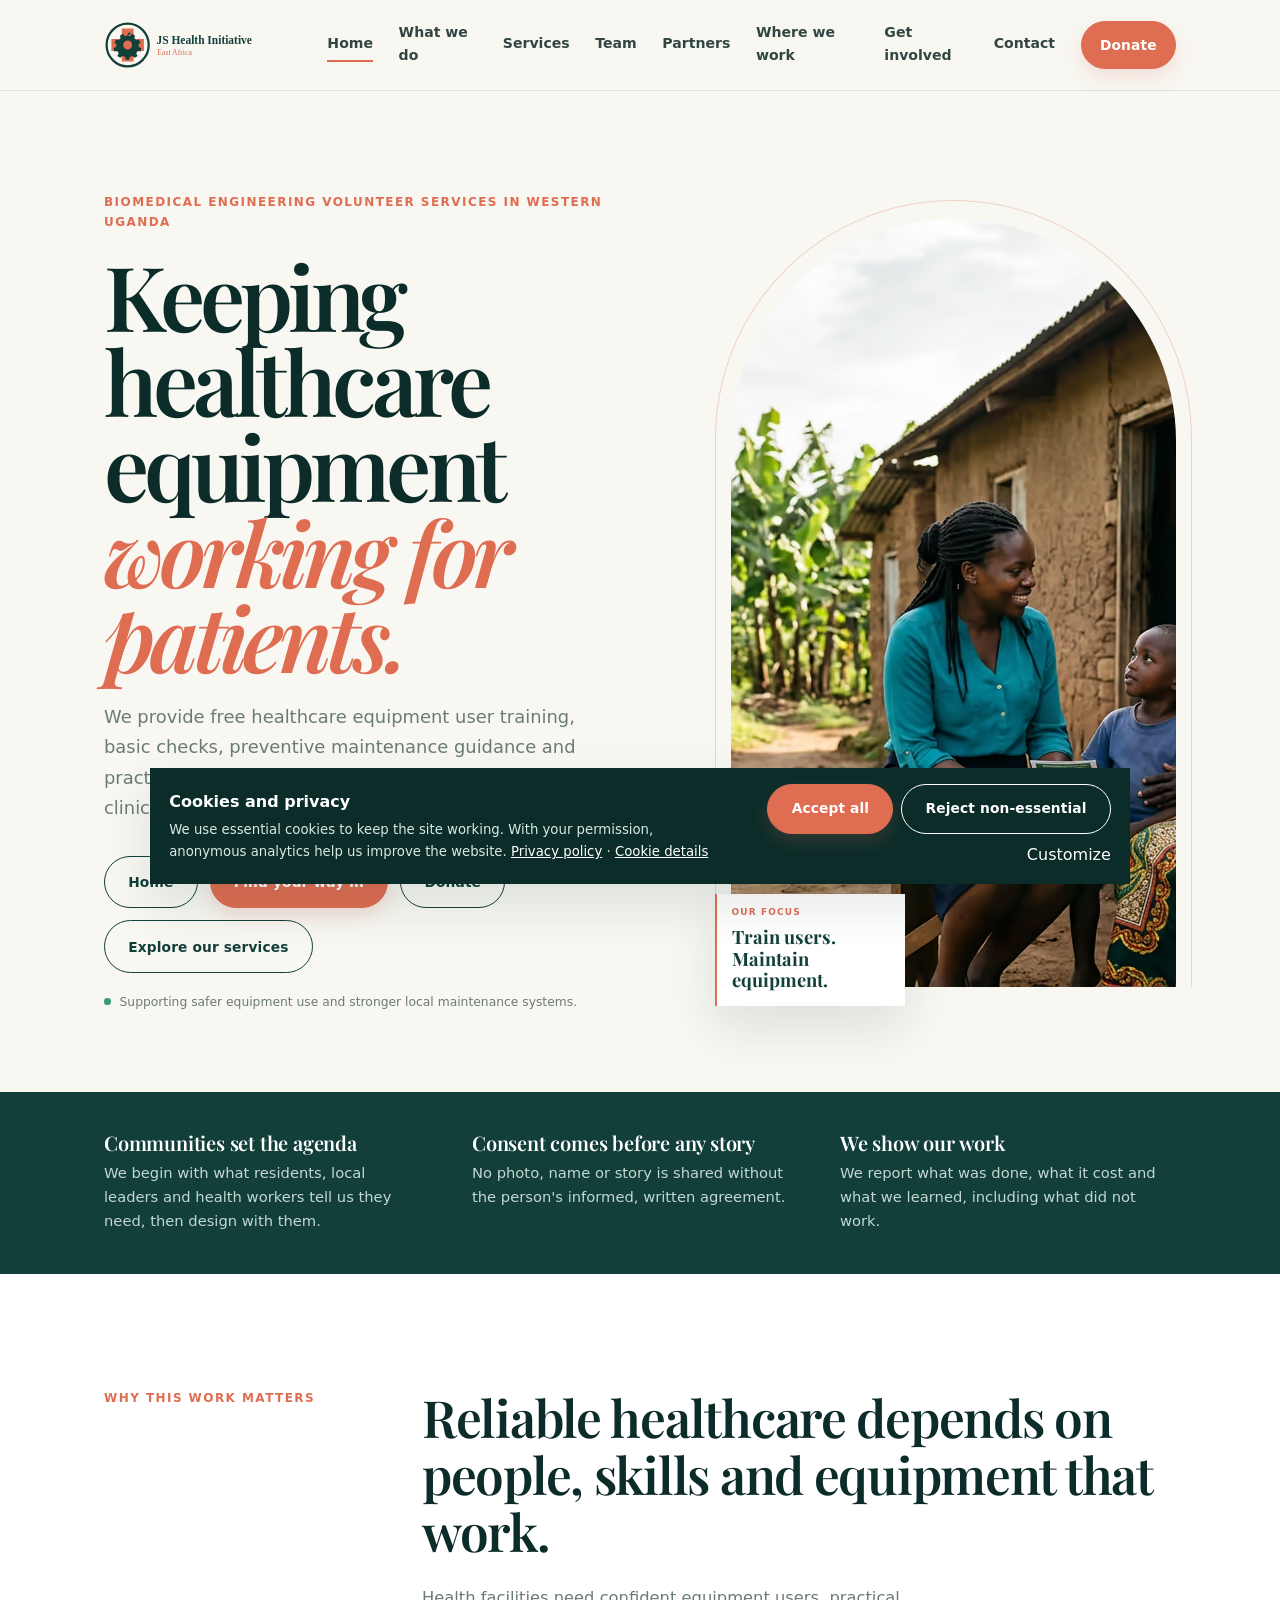
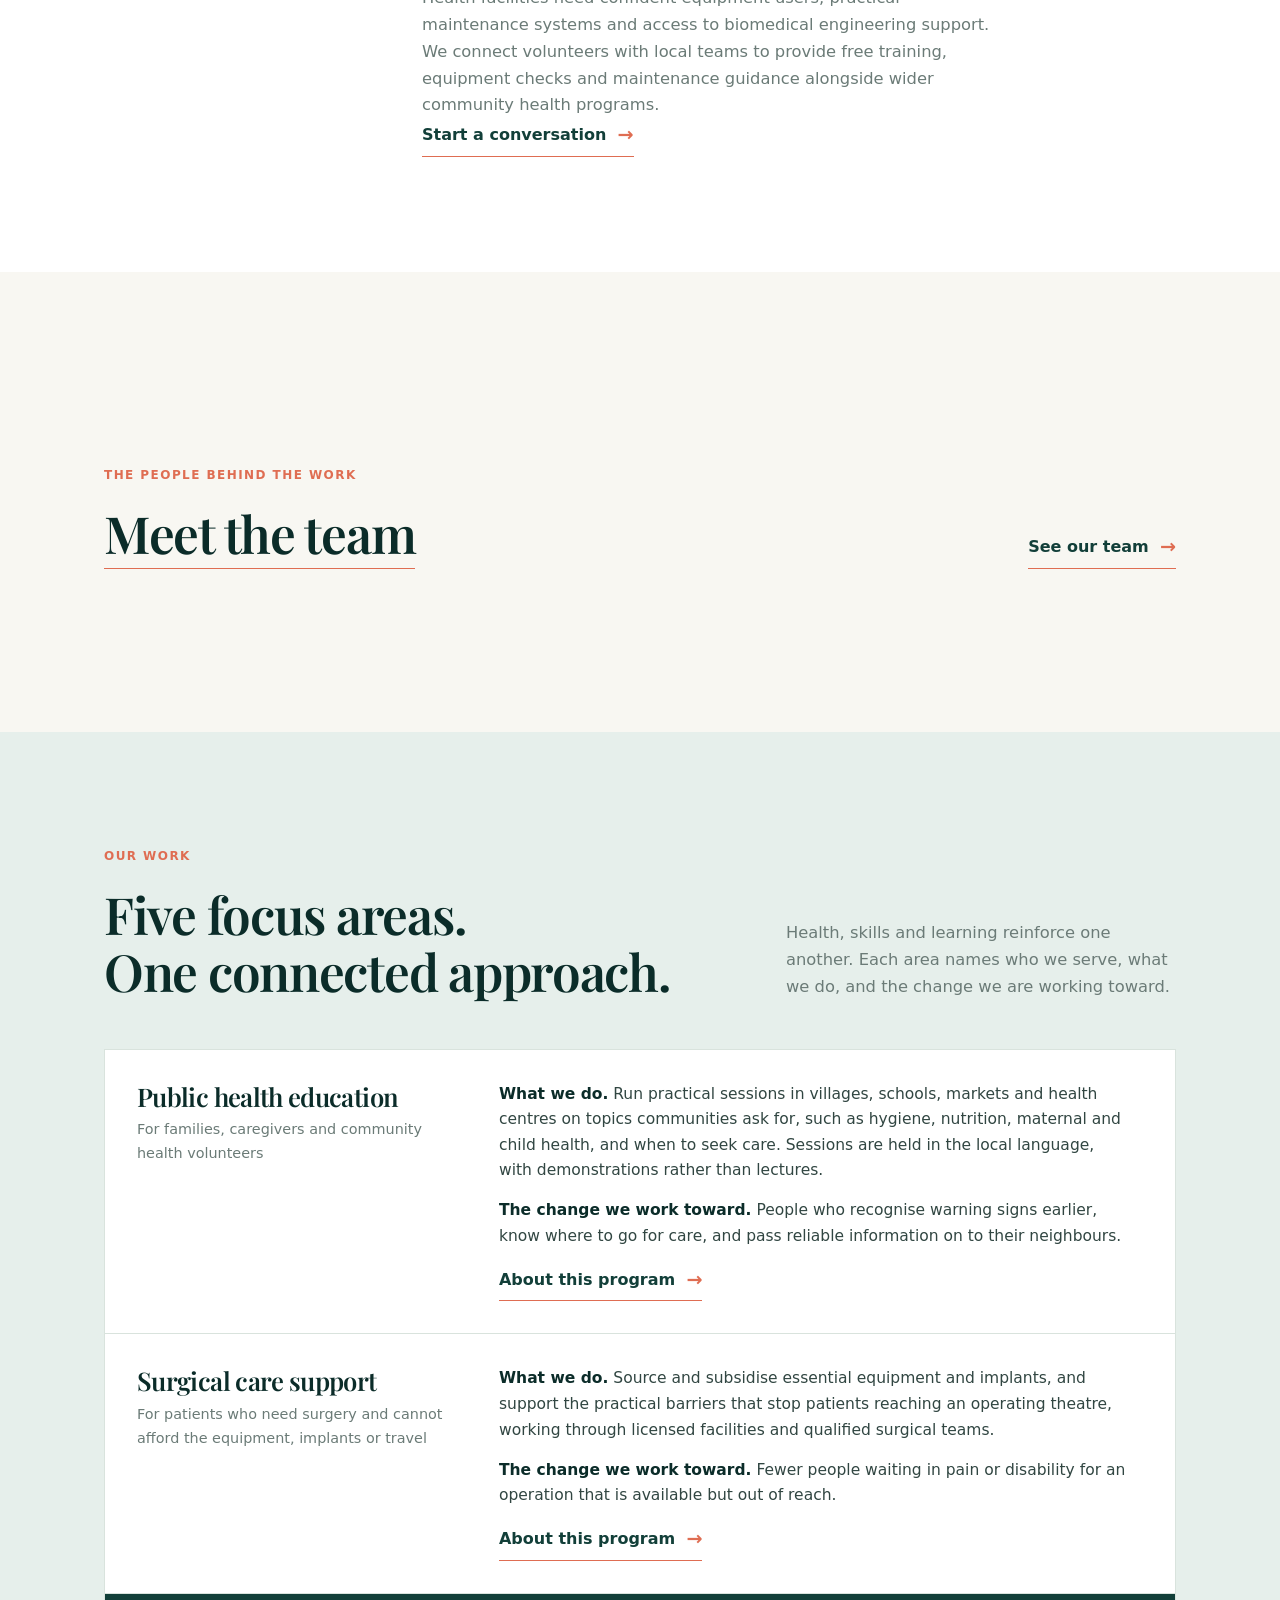
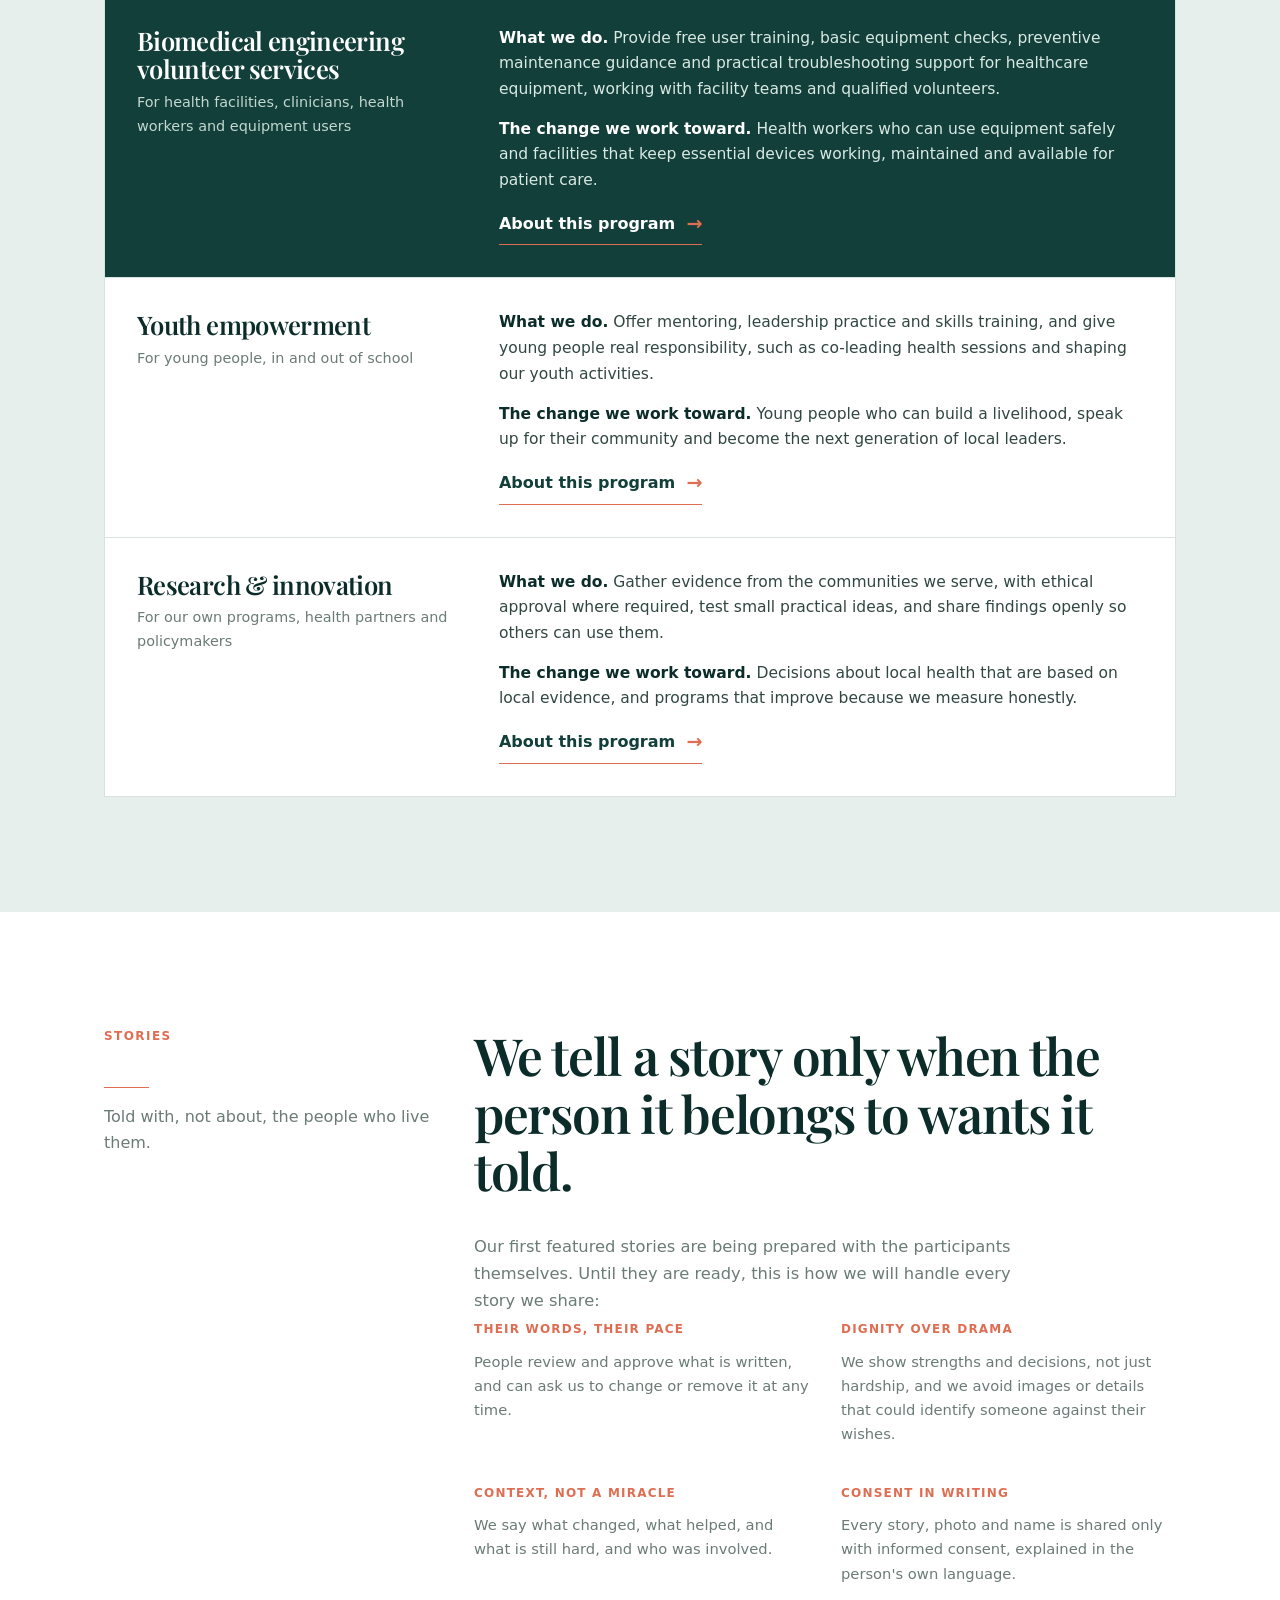
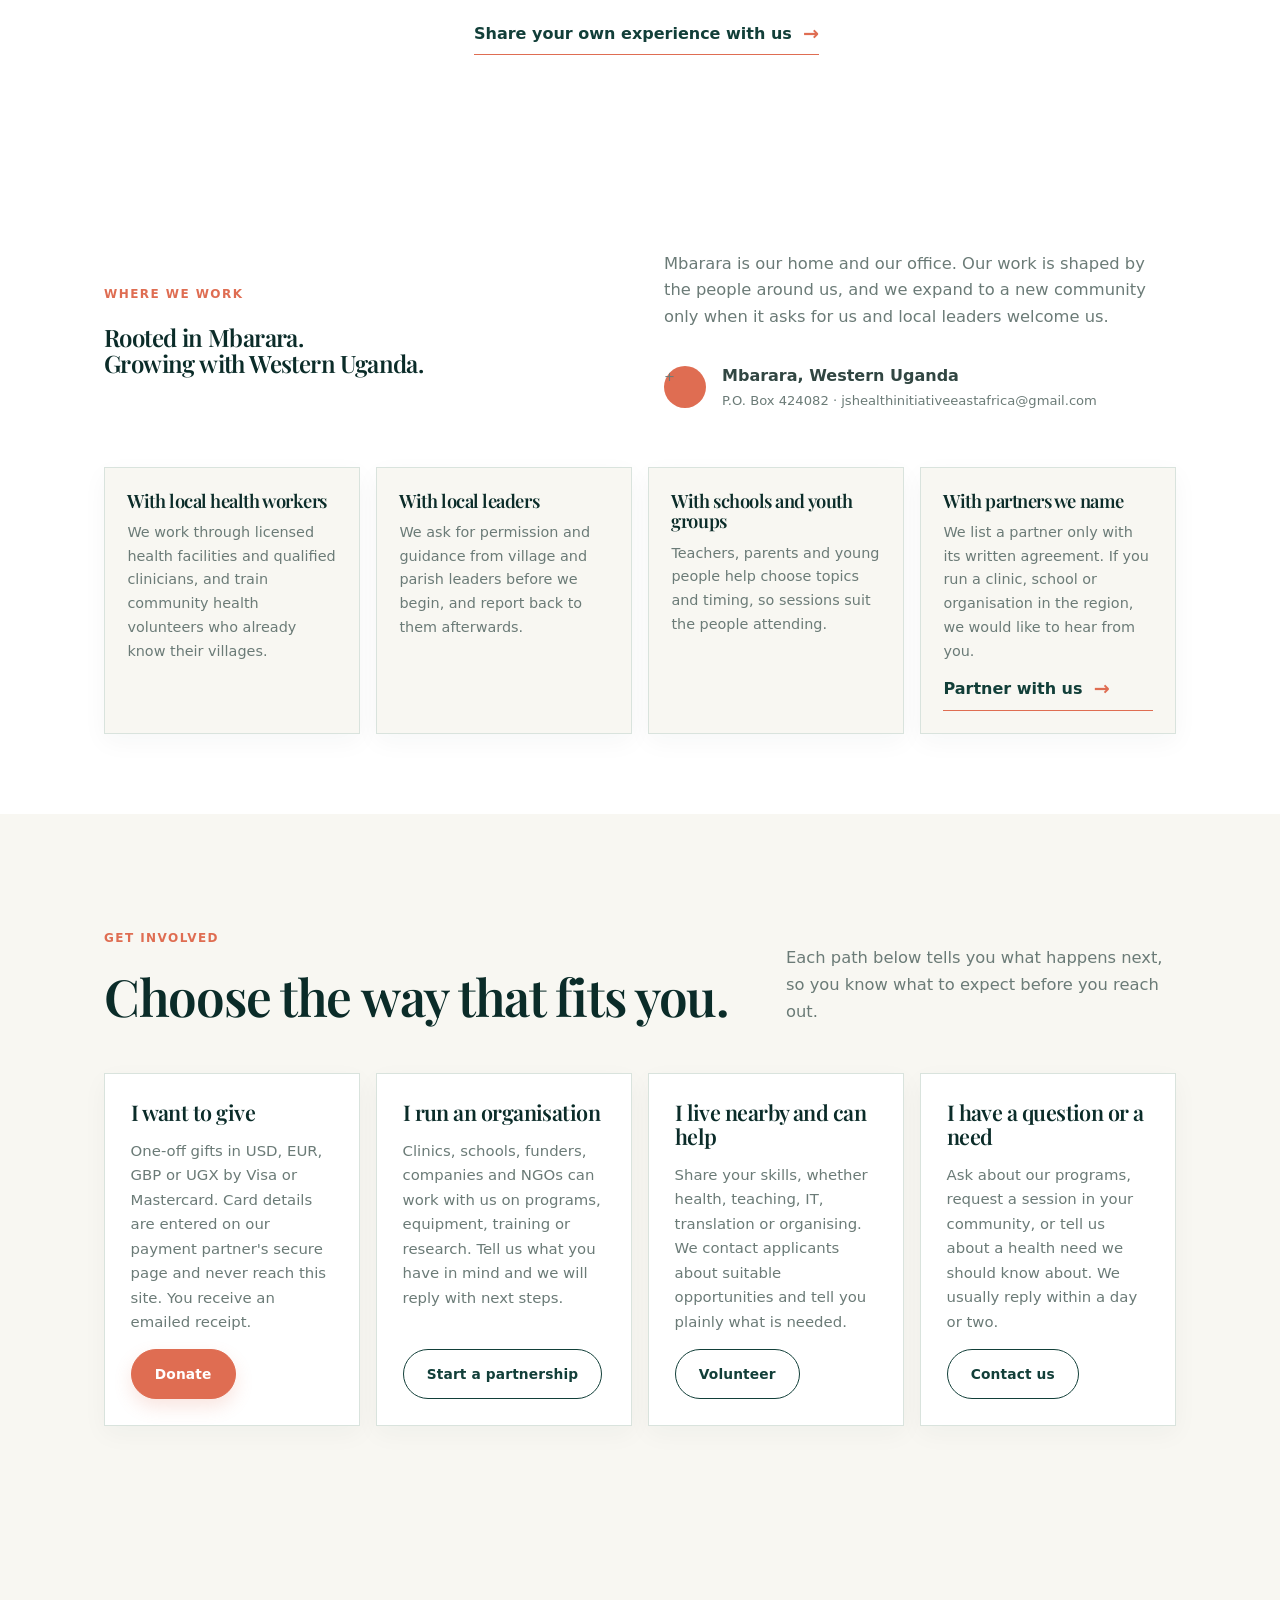
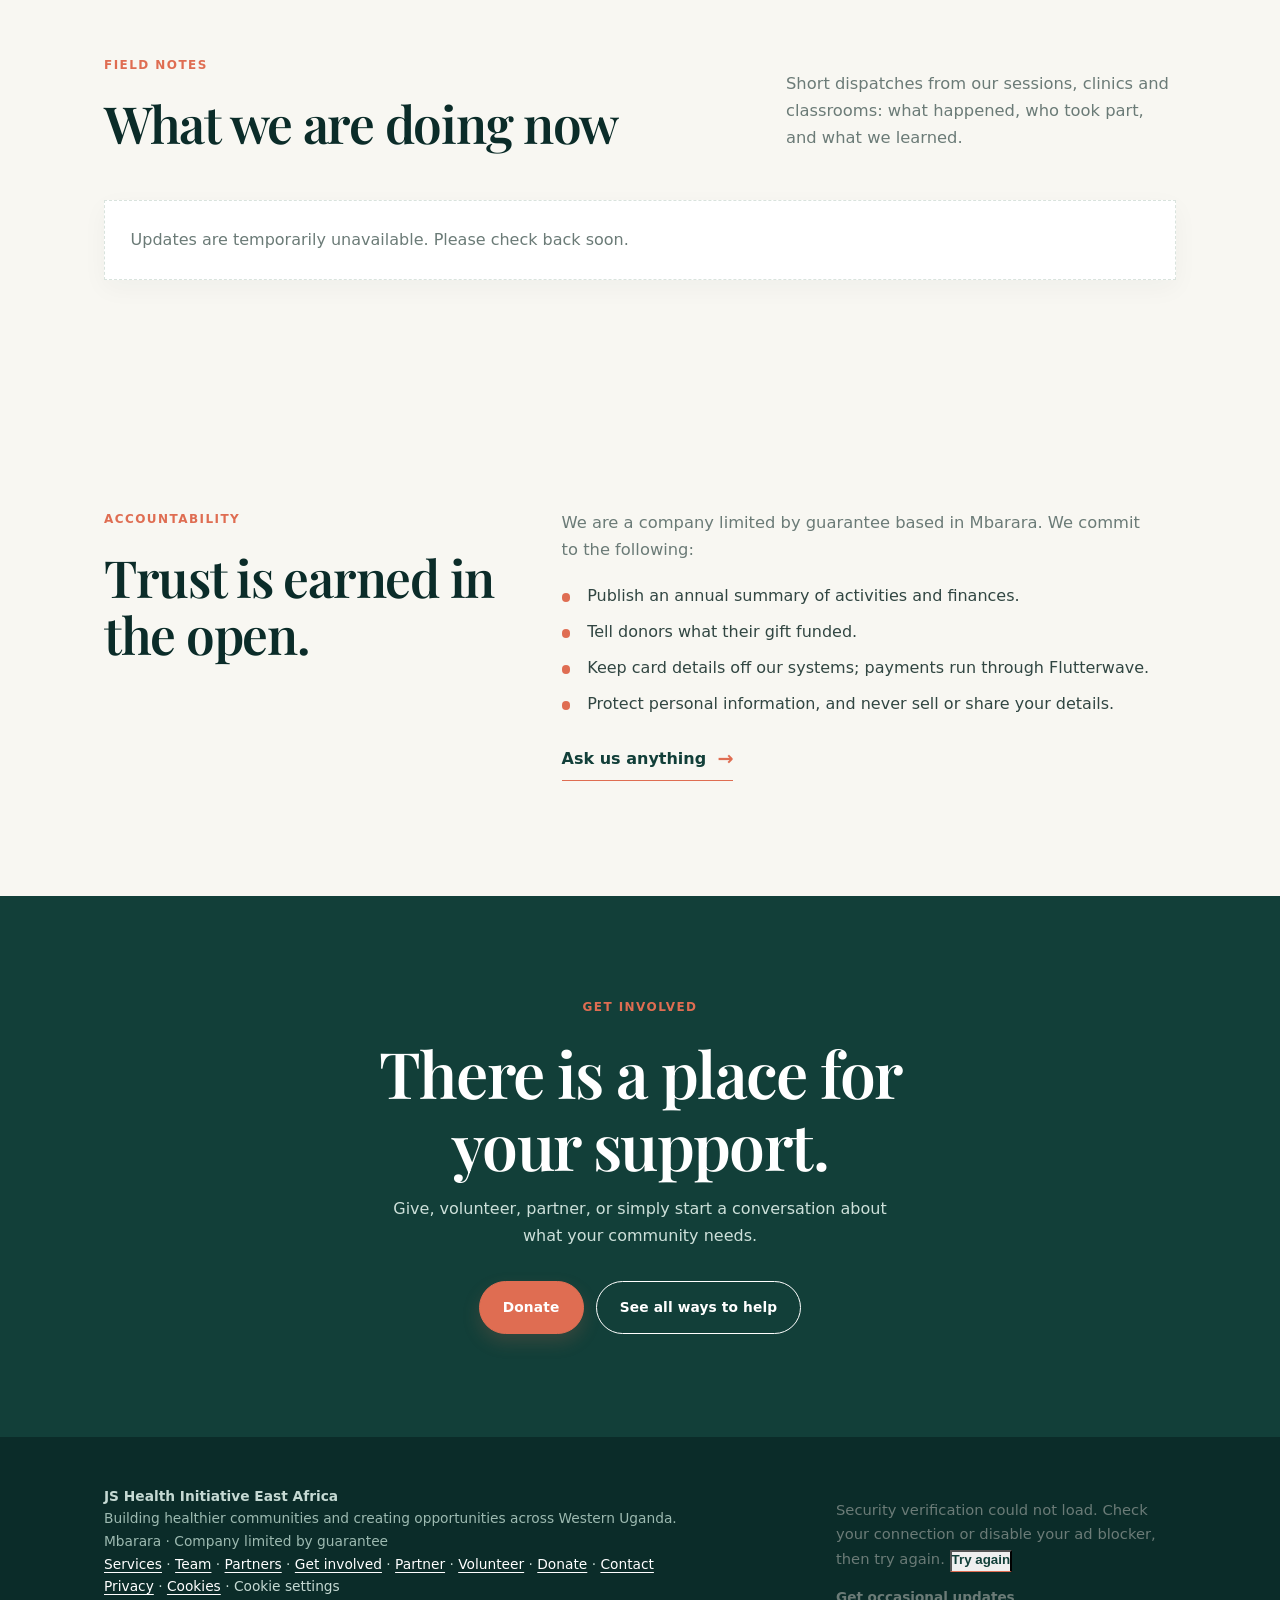
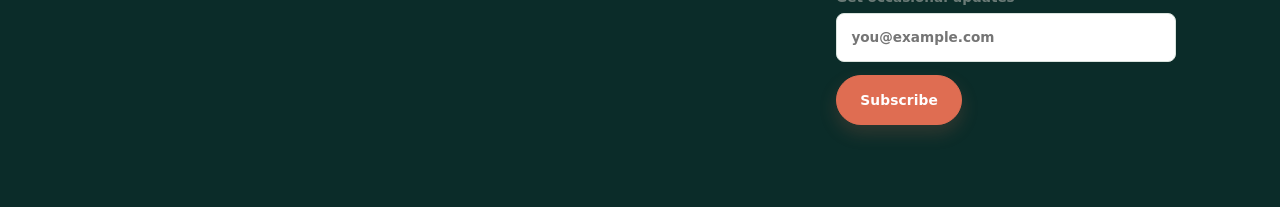
==== commit ba929fca: "modified:   404.html 	modified:   README.md 	modified:   app.js 	modified:   config.js 	modified:   " ====
--- a/index.html
+++ b/index.html
@@ -78,4 +78,4 @@
   <section class="section accountability"><div class="container accountability-grid"><div><p class="eyebrow">Accountability</p><h2>Trust is earned in the open.</h2></div><div><p class="section-lead">We are a company limited by guarantee based in Mbarara. We commit to the following:</p><ul class="check-list"><li>Publish an annual summary of activities and finances.</li><li>Tell donors what their gift funded.</li><li>Keep card details off our systems; payments run through Flutterwave.</li><li>Protect personal information, and never sell or share your details.</li></ul><a class="text-link" href="contact.html">Ask us anything <span aria-hidden="true">→</span></a></div></div></section>
 
   <section class="cta"><div class="container"><p class="eyebrow">Get involved</p><h2>There is a place for your support.</h2><p>Give, volunteer, partner, or simply start a conversation about what your community needs.</p><div class="hero-actions cta-actions"><a href="donate.html" class="btn btn-large">Donate</a><a href="get-involved.html" class="btn btn-large btn-ghost">See all ways to help</a></div></div></section>
-</main><div id="foot"></div><script src="organization.js"></script><script src="config.js"></script><script src="consent.js"></script><script src="https://challenges.cloudflare.com/turnstile/v0/api.js?render=explicit" defer></script><script src="turnstile.js"></script><script src="app.js"></script><script src="programs.js"></script></body></html>
+</main><div id="foot"></div><script src="organization.js"></script><script src="config.js"></script><script src="consent.js"></script><script src="https://challenges.cloudflare.com/turnstile/v0/api.js?render=explicit&onload=jhieTurnstileScriptReady" async defer></script><script src="turnstile.js"></script><script src="app.js"></script><script src="programs.js"></script></body></html>
--- a/style.css
+++ b/style.css
@@ -1,4 +1,5 @@
 @import url('https://fonts.googleapis.com/css2?family=DM+Sans:wght@400;500;600;700&family=Playfair+Display:ital,wght@0,600;0,700;1,600;1,700&display=swap');
+@font-face{font-family:'DM Sans';font-style:normal;font-weight:400 700;font-display:swap;src:local('DM Sans')}
 :root{--green:#123f39;--green-deep:#0b2c29;--green-soft:#e6efeb;--coral:#df6d52;--coral-soft:#f8e8e1;--ink:#16322f;--text:#314642;--muted:#6b7b77;--cream:#f8f7f2;--white:#fff;--line:#d9e3dd;--serif:'Playfair Display',Georgia,serif;--sans:'DM Sans',system-ui,sans-serif;--shadow:0 20px 50px rgba(15,55,48,.12)}*{box-sizing:border-box;margin:0;padding:0}[hidden]{display:none!important}html{scroll-behavior:smooth}body{font-family:var(--sans);color:var(--text);background:var(--cream);line-height:1.65;-webkit-font-smoothing:antialiased}body{overflow-x:clip}img{display:block;max-width:100%}a{color:inherit;text-decoration:none}a:hover{text-decoration:none}:focus-visible{outline:3px solid var(--coral);outline-offset:3px;border-radius:3px}.skip{position:absolute;left:-999px;top:0;background:var(--green-deep);color:#fff;padding:.7rem 1rem;z-index:99}.skip:focus{left:0}.container{max-width:1200px;margin:0 auto;padding:0 clamp(1.25rem,5vw,4rem)}h1,h2,h3{font-family:var(--serif);font-weight:600;line-height:1.12;color:var(--green-deep);letter-spacing:-.025em}.eyebrow{font-size:.75rem;font-weight:700;letter-spacing:.12em;text-transform:uppercase;color:var(--coral);margin-bottom:1.2rem}.muted,.section-lead{color:var(--muted)}.section{padding:clamp(4rem,9vw,7.5rem) 0}.section h2{font-size:clamp(2rem,4vw,3.4rem)}.section-lead{font-size:1.02rem;max-width:580px}.btn{display:inline-flex;align-items:center;justify-content:center;gap:.7rem;min-height:3rem;background:var(--coral);color:#fff;border:1px solid var(--coral);padding:.78rem 1.45rem;border-radius:999px;font:inherit;font-size:.86rem;font-weight:700;letter-spacing:.01em;cursor:pointer;box-shadow:0 8px 18px rgba(223,109,82,.18);transition:transform .2s ease,background .2s ease,border-color .2s ease,box-shadow .2s ease}.btn:hover{background:#c85840;border-color:#c85840;transform:translateY(-2px);box-shadow:0 12px 24px rgba(223,109,82,.24)}.btn:active{transform:translateY(0);box-shadow:0 4px 10px rgba(223,109,82,.16)}.btn-large{min-height:3.15rem;padding:.88rem 1.45rem}.btn-ghost{background:transparent;color:var(--green);border-color:var(--green);box-shadow:none}.btn-ghost:hover{background:var(--green);color:#fff;box-shadow:3px 3px 0 rgba(11,44,41,.16)}.text-link{display:inline-flex;gap:.7rem;align-items:center;color:var(--green);font-weight:700;border-bottom:1px solid var(--coral);padding-bottom:.3rem}.text-link span{color:var(--coral);font-size:1.2rem}.nav{position:sticky;top:0;background:rgba(248,247,242,.94);backdrop-filter:blur(14px);border-bottom:1px solid var(--line);z-index:20}.nav-inner{display:flex;align-items:center;justify-content:space-between;gap:1rem;padding-block:1rem}.logo{display:flex;align-items:center;color:var(--green);font-weight:700}.logo:hover{color:var(--green)}.logo img{display:block;width:220px;height:auto;max-height:52px}.nav-links{display:flex;align-items:center;gap:1.6rem;font-size:.88rem;font-weight:600}.nav-links a:not(.btn){padding:.3rem 0;border-bottom:2px solid transparent}.nav-links a:not(.btn):hover,.nav-links a[aria-current=page]{border-color:var(--coral)}.nav-links .btn{color:#fff;padding:.65rem 1.15rem}.burger{display:none;background:transparent;border:1px solid var(--line);border-radius:50%;width:42px;height:42px;color:var(--green);font-size:1.1rem;cursor:pointer}.hero{background:var(--cream);padding:clamp(3rem,7vw,6rem) 0 7rem}.hero-grid{display:grid;grid-template-columns:minmax(0,1fr) minmax(300px, .8fr);gap:clamp(2.5rem,7vw,7rem);align-items:center}.hero h1{font-size:clamp(3.2rem,7vw,6.7rem);max-width:730px;margin-bottom:1.5rem}.hero h1 em{color:var(--coral);font-style:italic}.lead{font-size:1.16rem;max-width:600px;color:var(--muted);margin-bottom:2rem}.hero-actions{display:flex;flex-wrap:wrap;gap:.8rem}.hero-note{display:flex;align-items:center;gap:.6rem;color:var(--muted);font-size:.82rem;margin-top:1.5rem}.trust-dot{width:8px;height:8px;border-radius:50%;background:#4b956e}.hero-visual{position:relative;max-width:480px;justify-self:end}.hero-visual:before{content:'';position:absolute;inset:-18px 18px 18px -18px;border:1px solid var(--coral);border-radius:180px 180px 18px 18px;opacity:.5}.hero-visual img{position:relative;width:100%;aspect-ratio:4/5;object-fit:cover;border-radius:180px 180px 18px 18px}.image-caption{position:absolute;bottom:1.25rem;left:-1.5rem;background:var(--white);padding:1rem 1.25rem;border-left:4px solid var(--coral);box-shadow:var(--shadow);min-width:190px}.caption-kicker{display:block;color:var(--coral);font-size:.7rem;text-transform:uppercase;letter-spacing:.12em;font-weight:700;margin-bottom:.25rem}.image-caption strong{font-family:var(--serif);font-size:1.15rem;color:var(--green)}.intro{background:var(--white)}.intro-grid{display:grid;grid-template-columns:.55fr 1.45fr;gap:2rem}.intro-grid h2{max-width:800px;margin-bottom:1.5rem}.work-section{background:var(--green-soft)}.section-heading{display:flex;justify-content:space-between;gap:3rem;align-items:end;margin-bottom:3rem}.section-heading .section-lead{max-width:390px}.work-grid{display:grid;grid-template-columns:repeat(3,1fr);gap:1rem}.work-card{position:relative;display:flex;flex-direction:column;min-height:260px;padding:1.8rem;background:var(--white);border:1px solid var(--line);transition:transform .2s ease,box-shadow .2s ease}.work-card:hover{transform:translateY(-5px);box-shadow:var(--shadow)}.work-card-wide{grid-column:span 2;min-height:300px}.work-card-dark{background:var(--green);border-color:var(--green);color:#d9e9e4}.work-card-dark h3,.work-card-dark .card-number{color:#fff}.work-card-accent{background:var(--coral-soft);border-color:#edc7bc}.work-card h3{font-size:1.55rem;max-width:280px;margin-top:auto;margin-bottom:.55rem}.work-card p{max-width:300px;color:var(--muted);font-size:.92rem}.work-card-dark p{color:#c2d8d1}.card-number{font-size:.75rem;color:var(--coral);font-weight:700;letter-spacing:.08em}.card-arrow{position:absolute;right:1.6rem;top:1.5rem;color:var(--coral);font-size:1.3rem}.story{background:var(--white)}.story-grid{display:grid;grid-template-columns:.65fr 1.35fr;gap:2rem}.story-line{display:block;width:45px;height:1px;background:var(--coral);margin:2.5rem 0 1rem}.story-content h2{font-size:clamp(2.2rem,4vw,4rem);max-width:700px;margin-bottom:2.2rem}.story-points{display:grid;grid-template-columns:1fr 1fr;gap:2rem;margin-bottom:2rem}.story-points span{color:var(--coral);font-size:.75rem;font-weight:700;text-transform:uppercase;letter-spacing:.1em}.story-points p{margin-top:.5rem;color:var(--muted);font-size:.92rem}.place{padding:5rem 0}.place-grid{display:grid;grid-template-columns:1fr 1fr;gap:3rem;align-items:center}.place-mark{display:flex;align-items:center;gap:1rem;margin-top:2rem}.pin{display:grid;place-items:center;width:42px;height:42px;border-radius:50%;background:var(--coral);color:#fff;font-size:1.4rem}.place-mark strong,.place-mark span{display:block}.place-mark span{font-size:.82rem;color:var(--muted)}.cta{background:var(--green);color:#fff;text-align:center;padding:clamp(4rem,8vw,7rem) 0}.cta h2{font-size:clamp(2.4rem,5vw,4.5rem);color:#fff;max-width:650px;margin:0 auto 1rem}.cta p:not(.eyebrow){max-width:520px;margin:0 auto 2rem;color:#cde0da}.cta .btn-ghost{color:#fff;border-color:#fff}.cta .btn-ghost:hover{background:#fff;color:var(--green)}.feature-grid{display:grid;grid-template-columns:repeat(auto-fit,minmax(250px,1fr));gap:1rem}.feature{background:#fff;border:1px solid var(--line);padding:1.4rem}.feature h3{font-size:1.2rem;margin-bottom:.4rem}.feature p{color:var(--muted);font-size:.9rem}.stacked-form{display:grid;gap:.85rem;max-width:520px}.stacked-form label{font-size:.85rem;font-weight:600;color:var(--muted);display:grid;gap:.3rem}.stacked-form input,.stacked-form textarea,.stacked-form select{width:100%;padding:.75rem .9rem;border:1px solid var(--line);border-radius:8px;font:inherit;background:#fff;color:var(--text)}.stacked-form button{justify-self:start}.hp{position:absolute;left:-9999px;width:1px;height:1px;opacity:0}.form-status{min-height:1.4em;font-size:.92rem;color:var(--muted)}.form-status.ok{color:#18794e}.form-status.err{color:#b33d2c}footer{background:var(--green-deep);color:#c5d9d3;padding:3rem 0;font-size:.86rem}.footer-inner{display:flex;justify-content:space-between;gap:2rem;flex-wrap:wrap}footer a{color:#fff;text-decoration:underline;text-underline-offset:3px}footer .muted{color:#9dbab1}.footer-inner .stacked-form{width:100%;max-width:340px}@media(max-width:760px){.burger{display:block}.nav-links{display:none;position:absolute;left:0;right:0;top:100%;background:var(--cream);border-bottom:1px solid var(--line);flex-direction:column;align-items:stretch;padding:1rem 1.25rem;gap:.8rem}.nav-links.open{display:flex;box-shadow:0 18px 28px rgba(23,26,36,.08)}.nav-links .btn{text-align:center}.hero-grid,.intro-grid,.story-grid,.place-grid{grid-template-columns:1fr}.hero{padding-top:3.5rem}.hero-visual{justify-self:center;width:min(100%,390px);margin-top:1rem}.section-heading{display:block}.section-heading .section-lead{margin-top:1rem}.work-grid{grid-template-columns:1fr 1fr}.work-card-wide{grid-column:span 2}.story-line{margin-top:1.5rem}.story-points{gap:1rem}.footer-inner .stacked-form{max-width:none}}@media(max-width:480px){.hero h1{font-size:3.2rem}.work-grid{grid-template-columns:1fr}.work-card-wide{grid-column:span 1}.story-points{grid-template-columns:1fr}.image-caption{left:.75rem}}@media(prefers-reduced-motion:reduce){*{transition:none!important;scroll-behavior:auto!important}}
 
 /* ---- Shared additions: page headers, lists, journeys ---- */
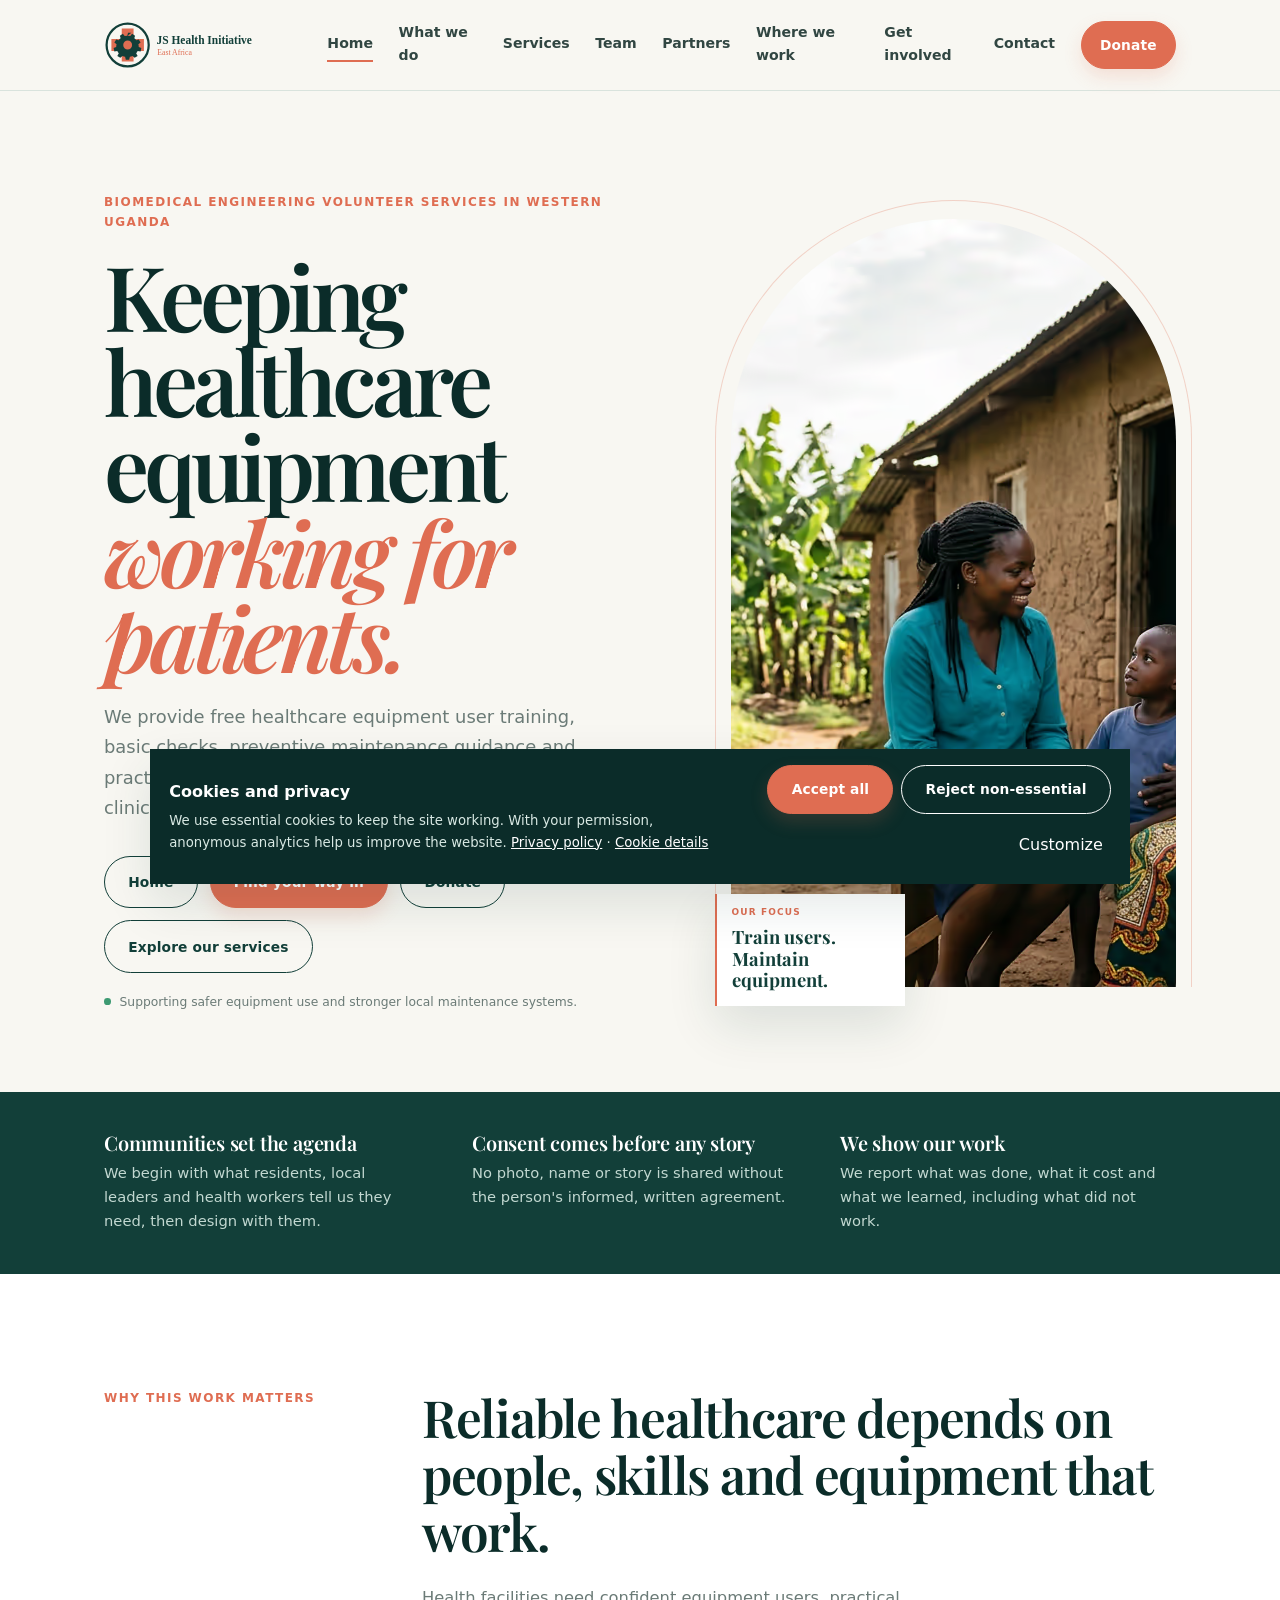
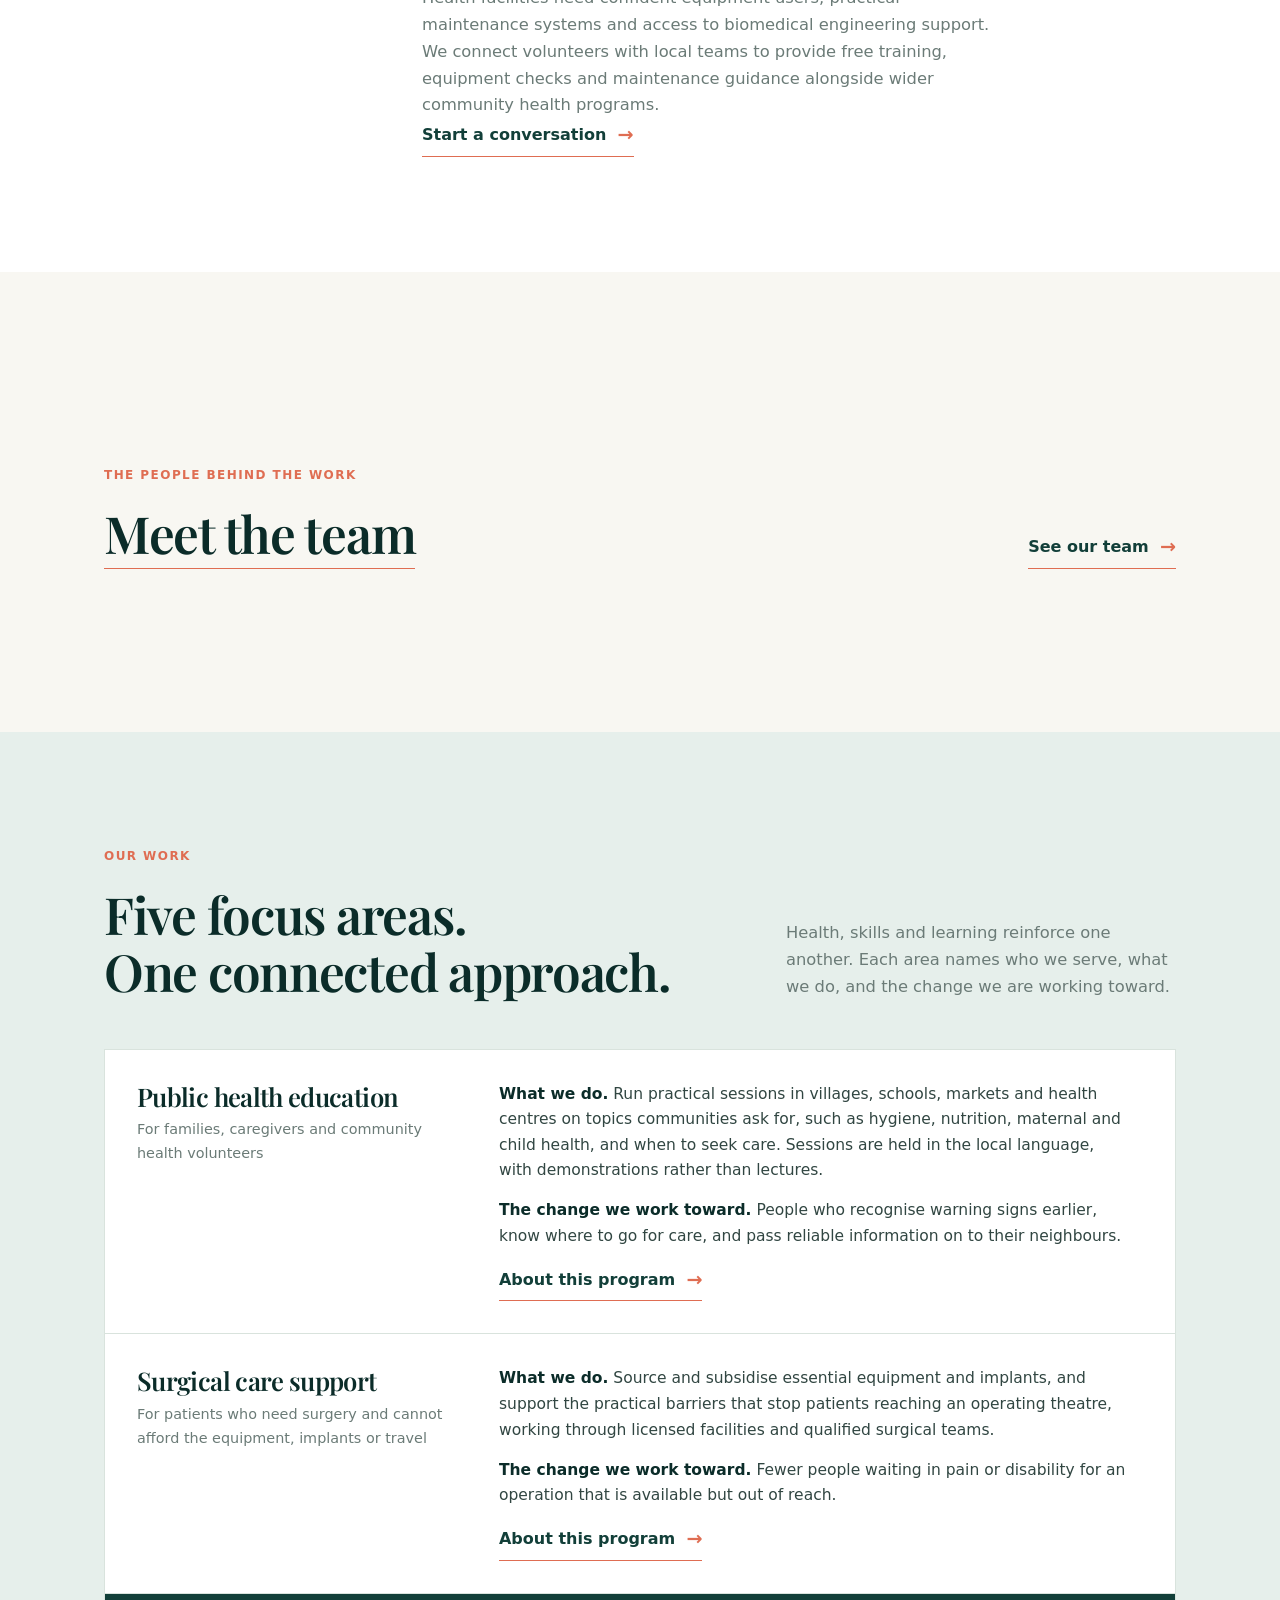
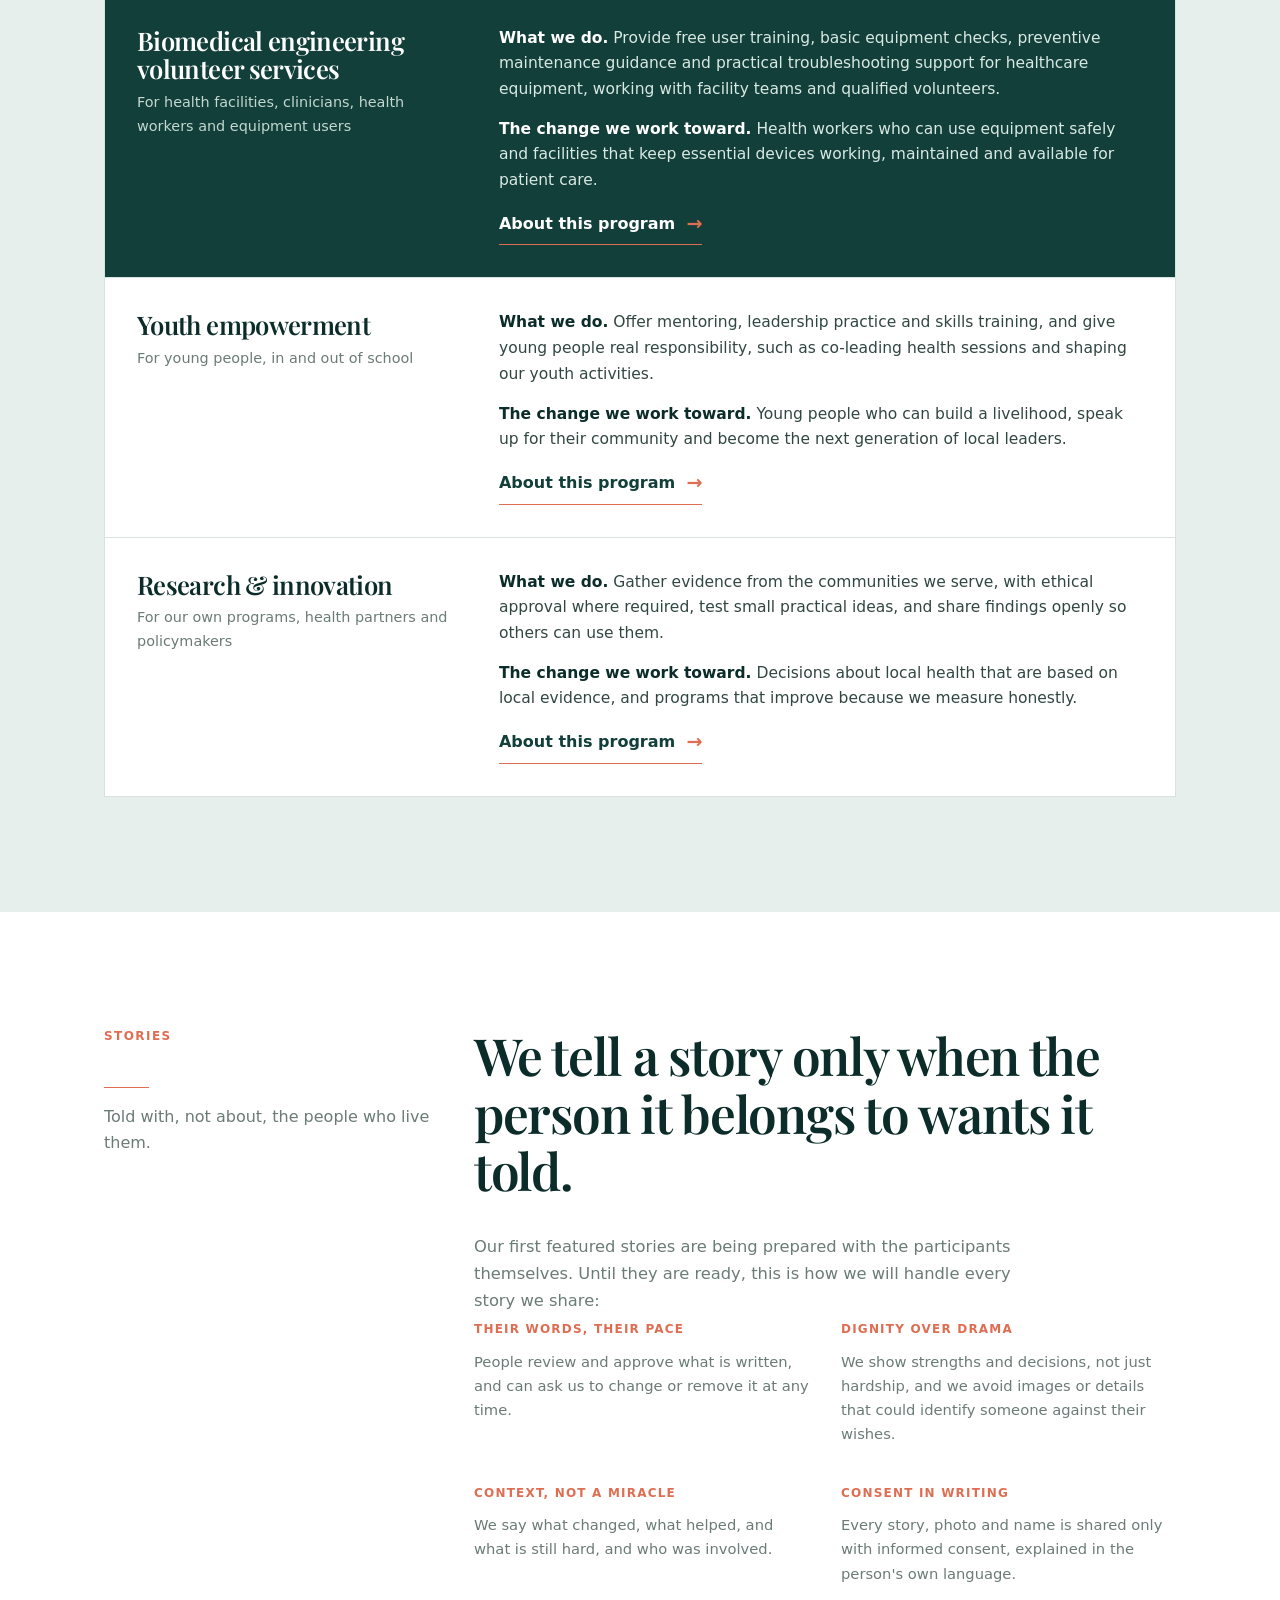
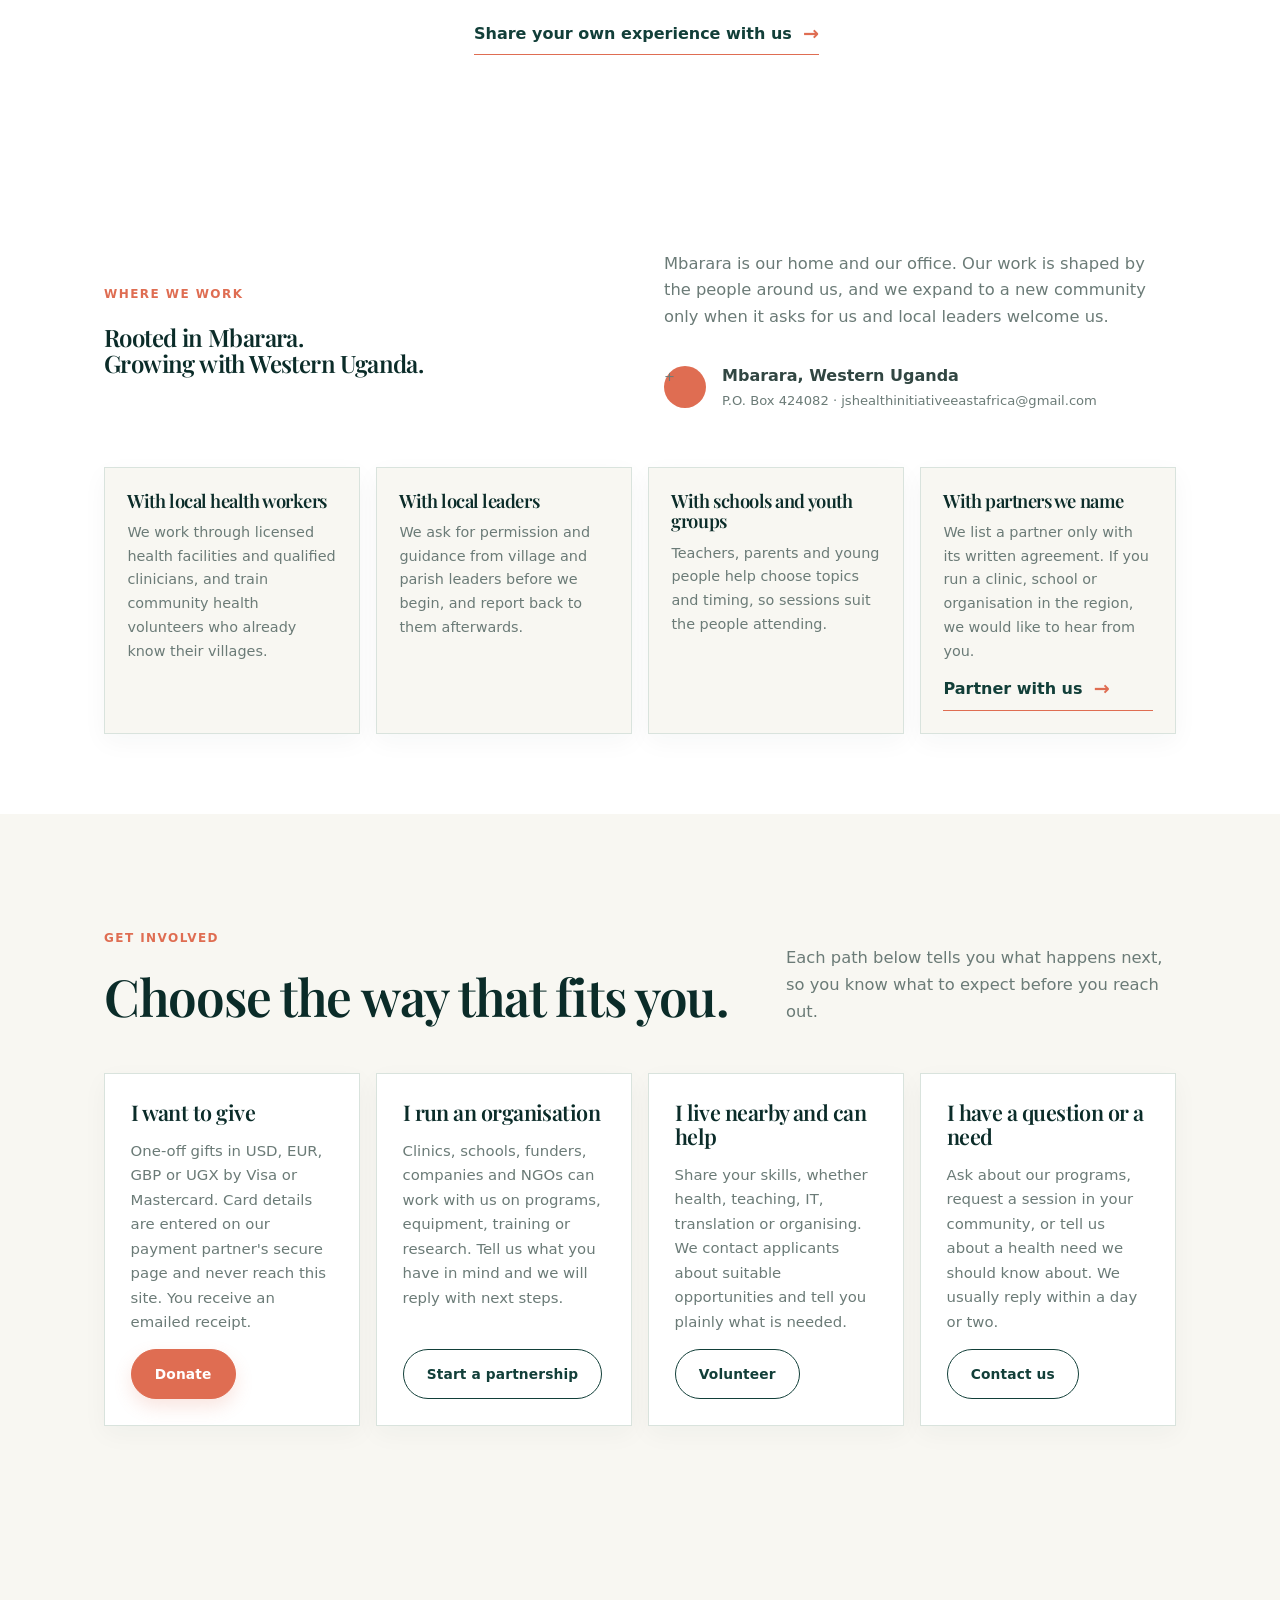
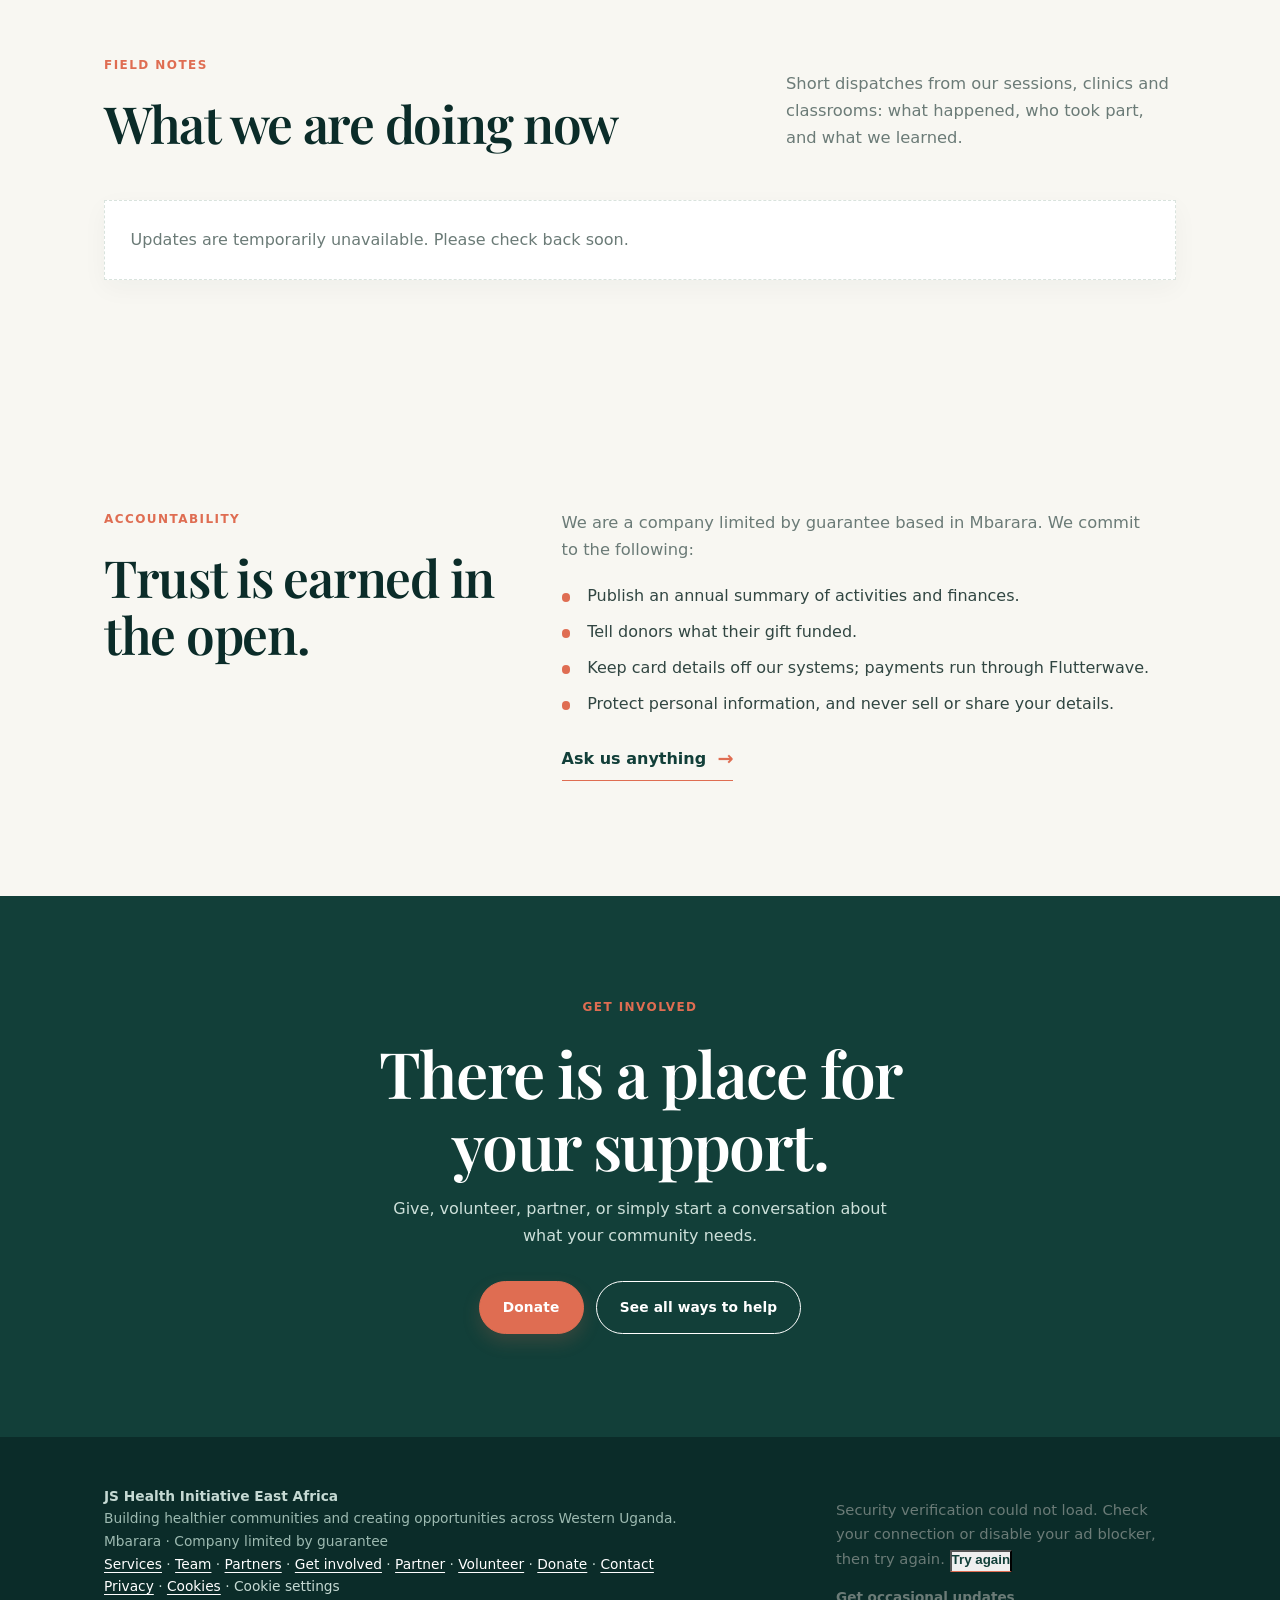
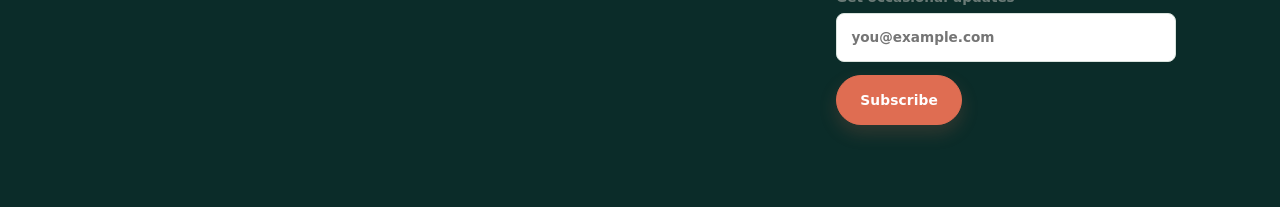
==== commit 2e2fb1d3: "modified:   404.html 	modified:   README.md 	modified:   admin.js 	modified:   consent.js 	modified:" ====
--- a/index.html
+++ b/index.html
@@ -78,4 +78,4 @@
   <section class="section accountability"><div class="container accountability-grid"><div><p class="eyebrow">Accountability</p><h2>Trust is earned in the open.</h2></div><div><p class="section-lead">We are a company limited by guarantee based in Mbarara. We commit to the following:</p><ul class="check-list"><li>Publish an annual summary of activities and finances.</li><li>Tell donors what their gift funded.</li><li>Keep card details off our systems; payments run through Flutterwave.</li><li>Protect personal information, and never sell or share your details.</li></ul><a class="text-link" href="contact.html">Ask us anything <span aria-hidden="true">→</span></a></div></div></section>
 
   <section class="cta"><div class="container"><p class="eyebrow">Get involved</p><h2>There is a place for your support.</h2><p>Give, volunteer, partner, or simply start a conversation about what your community needs.</p><div class="hero-actions cta-actions"><a href="donate.html" class="btn btn-large">Donate</a><a href="get-involved.html" class="btn btn-large btn-ghost">See all ways to help</a></div></div></section>
-</main><div id="foot"></div><script src="organization.js"></script><script src="config.js"></script><script src="consent.js"></script><script src="https://challenges.cloudflare.com/turnstile/v0/api.js?render=explicit&onload=jhieTurnstileScriptReady" async defer></script><script src="turnstile.js"></script><script src="app.js"></script><script src="programs.js"></script></body></html>
+</main><div id="foot"></div><script src="organization.js"></script><script src="config.js"></script><script src="consent.js"></script><script src="turnstile.js"></script><script src="https://challenges.cloudflare.com/turnstile/v0/api.js?render=explicit&onload=jhieTurnstileScriptReady" async defer></script><script src="app.js"></script><script src="programs.js"></script></body></html>
--- a/style.css
+++ b/style.css
@@ -13,7 +13,7 @@
 .admin{padding-block:2rem}.tabs{display:flex;flex-wrap:wrap;gap:.4rem;margin-bottom:1.5rem}.tabs .btn.active{background:var(--green);color:#fff}.scroll{overflow-x:auto}table{border-collapse:collapse;width:100%;font-size:.86rem}th,td{padding:.5rem .7rem;border-bottom:1px solid var(--line);text-align:left;vertical-align:top}
 @media(max-width:1000px){.journey-grid{grid-template-columns:1fr 1fr}}@media(max-width:760px){.contact-grid{grid-template-columns:1fr;gap:2rem}}@media(max-width:560px){.journey-grid{grid-template-columns:1fr}}
 .page-head{border-bottom:1px solid var(--line)}.journey,.contact-card,.feature,.local-card,.updates-empty{box-shadow:0 8px 24px rgba(15,55,48,.04)}.journey:hover,.contact-card:hover,.feature:hover,.local-card:hover{border-color:var(--coral)}.stacked-form input:focus,.stacked-form textarea:focus,.stacked-form select:focus{border-color:var(--coral);outline:3px solid rgba(223,109,82,.2);outline-offset:0}.tabs button{font:inherit}
-.cookie-consent{position:fixed;left:1rem;right:1rem;bottom:1rem;z-index:100;display:flex;align-items:center;justify-content:space-between;gap:1rem;max-width:980px;margin:auto;padding:1rem 1.2rem;background:var(--green-deep);color:#fff;box-shadow:var(--shadow)}.cookie-consent p{max-width:650px;margin-top:.25rem;font-size:.83rem;color:#d9e9e4}.cookie-consent a{color:#fff;text-decoration:underline}.cookie-actions{display:flex;align-items:center;flex-wrap:wrap;justify-content:flex-end;gap:.5rem}.cookie-actions .btn-ghost{color:#fff;border-color:#fff}.cookie-actions .text-link{color:#fff;border:0;padding:0;background:transparent;font:inherit;cursor:pointer}.footer-cookie-settings{border:0;background:none;font:inherit;cursor:pointer;color:inherit;padding:0}.prose{max-width:760px}.prose h2{margin:2rem 0 .7rem}.prose p{margin-bottom:1rem}.prose code{background:var(--green-soft);padding:.1rem .3rem}
+.cookie-consent{position:fixed;left:1rem;right:1rem;bottom:1rem;z-index:1000;display:flex;align-items:center;justify-content:space-between;gap:1rem;max-width:980px;margin:auto;padding:1rem 1.2rem;background:var(--green-deep);color:#fff;box-shadow:var(--shadow)}.cookie-consent p{max-width:650px;margin-top:.25rem;font-size:.83rem;color:#d9e9e4}.cookie-consent a{color:#fff;text-decoration:underline}.cookie-privacy-notice{color:#ffd9c9!important;font-weight:600}.cookie-actions{display:flex;align-items:center;flex-wrap:wrap;justify-content:flex-end;gap:.5rem}.cookie-actions .btn-ghost{color:#fff;border-color:#fff}.cookie-actions .text-link{color:#fff;border:0;padding:.6rem .5rem;background:transparent;font:inherit;cursor:pointer}.footer-cookie-settings{border:0;background:none;font:inherit;cursor:pointer;color:inherit;padding:0}.prose{max-width:760px}.prose h2{margin:2rem 0 .7rem}.prose p{margin-bottom:1rem}.prose code{background:var(--green-soft);padding:.1rem .3rem}
 .analytics-columns{display:grid;grid-template-columns:repeat(auto-fit,minmax(180px,1fr));gap:1rem;margin:1.5rem 0}.analytics-columns section{padding:1rem;background:var(--green-soft);border:1px solid var(--line)}.analytics-columns h3{font-size:1.1rem}.analytics-columns ul{list-style:none;margin-top:.5rem;font-size:.85rem}.analytics-chart{display:block;width:100%;height:150px;padding:1rem;background:var(--green-soft);border:1px solid var(--line);margin:1rem 0 2rem}.analytics-chart rect{fill:var(--coral)}
-@media(max-width:700px){.cookie-consent{display:block;bottom:.5rem;margin:.5rem;padding:1rem}.cookie-actions{justify-content:flex-start;margin-top:.75rem}}
+@media(max-width:700px){.cookie-consent{display:block;left:.5rem;right:.5rem;bottom:.5rem;margin:0;padding:1rem;max-height:calc(100vh - 1rem);overflow:auto}.cookie-actions{justify-content:flex-start;margin-top:.75rem}.cookie-actions .btn{min-height:2.9rem;padding-inline:1rem}}
  .team-grid,.partner-grid,.service-grid{display:grid;grid-template-columns:repeat(3,minmax(0,1fr));gap:1.25rem}.team-card,.partner-card,.service-card{background:var(--white);border:1px solid var(--line);border-radius:1rem;padding:1.25rem;box-shadow:var(--shadow)}.team-card{display:flex;gap:1rem}.team-card-lead{border-top:4px solid var(--coral)}.team-avatar,.partner-logo{width:4rem;height:4rem;flex:0 0 4rem;border-radius:50%;display:grid;place-items:center;background:var(--green-soft);color:var(--green);font-weight:700;overflow:hidden}.team-avatar img,.partner-logo img{width:100%;height:100%;object-fit:cover}.team-role,.partner-type{color:var(--coral);font-weight:700}.team-department{font-size:.9rem;color:var(--muted)}.team-bio[data-collapsed="true"]{display:-webkit-box;-webkit-line-clamp:4;-webkit-box-orient:vertical;overflow:hidden}.team-contact{display:flex;flex-wrap:wrap;gap:.65rem;margin-top:.75rem;font-size:.85rem}.partner-grid .partner-logo{border-radius:.75rem;margin-bottom:.75rem}.partner-card h3,.service-card h3{margin:.5rem 0}.partner-type{display:inline-block;font-size:.75rem;text-transform:capitalize}.inline-filter{display:flex;gap:.75rem;align-items:center;margin-bottom:1.5rem}.inline-filter select{max-width:16rem}.service-grid{grid-template-columns:repeat(2,minmax(0,1fr));margin-bottom:2rem}.service-card{scroll-margin-top:6rem}.service-summary{font-weight:600}.service-body{margin-top:1rem}.section-soft{background:var(--green-soft)}.honeypot{position:absolute!important;left:-10000px!important;width:1px!important;height:1px!important;opacity:0!important}.narrow{max-width:48rem}@media(max-width:800px){.team-grid,.partner-grid,.service-grid{grid-template-columns:1fr}.team-card{align-items:flex-start}}
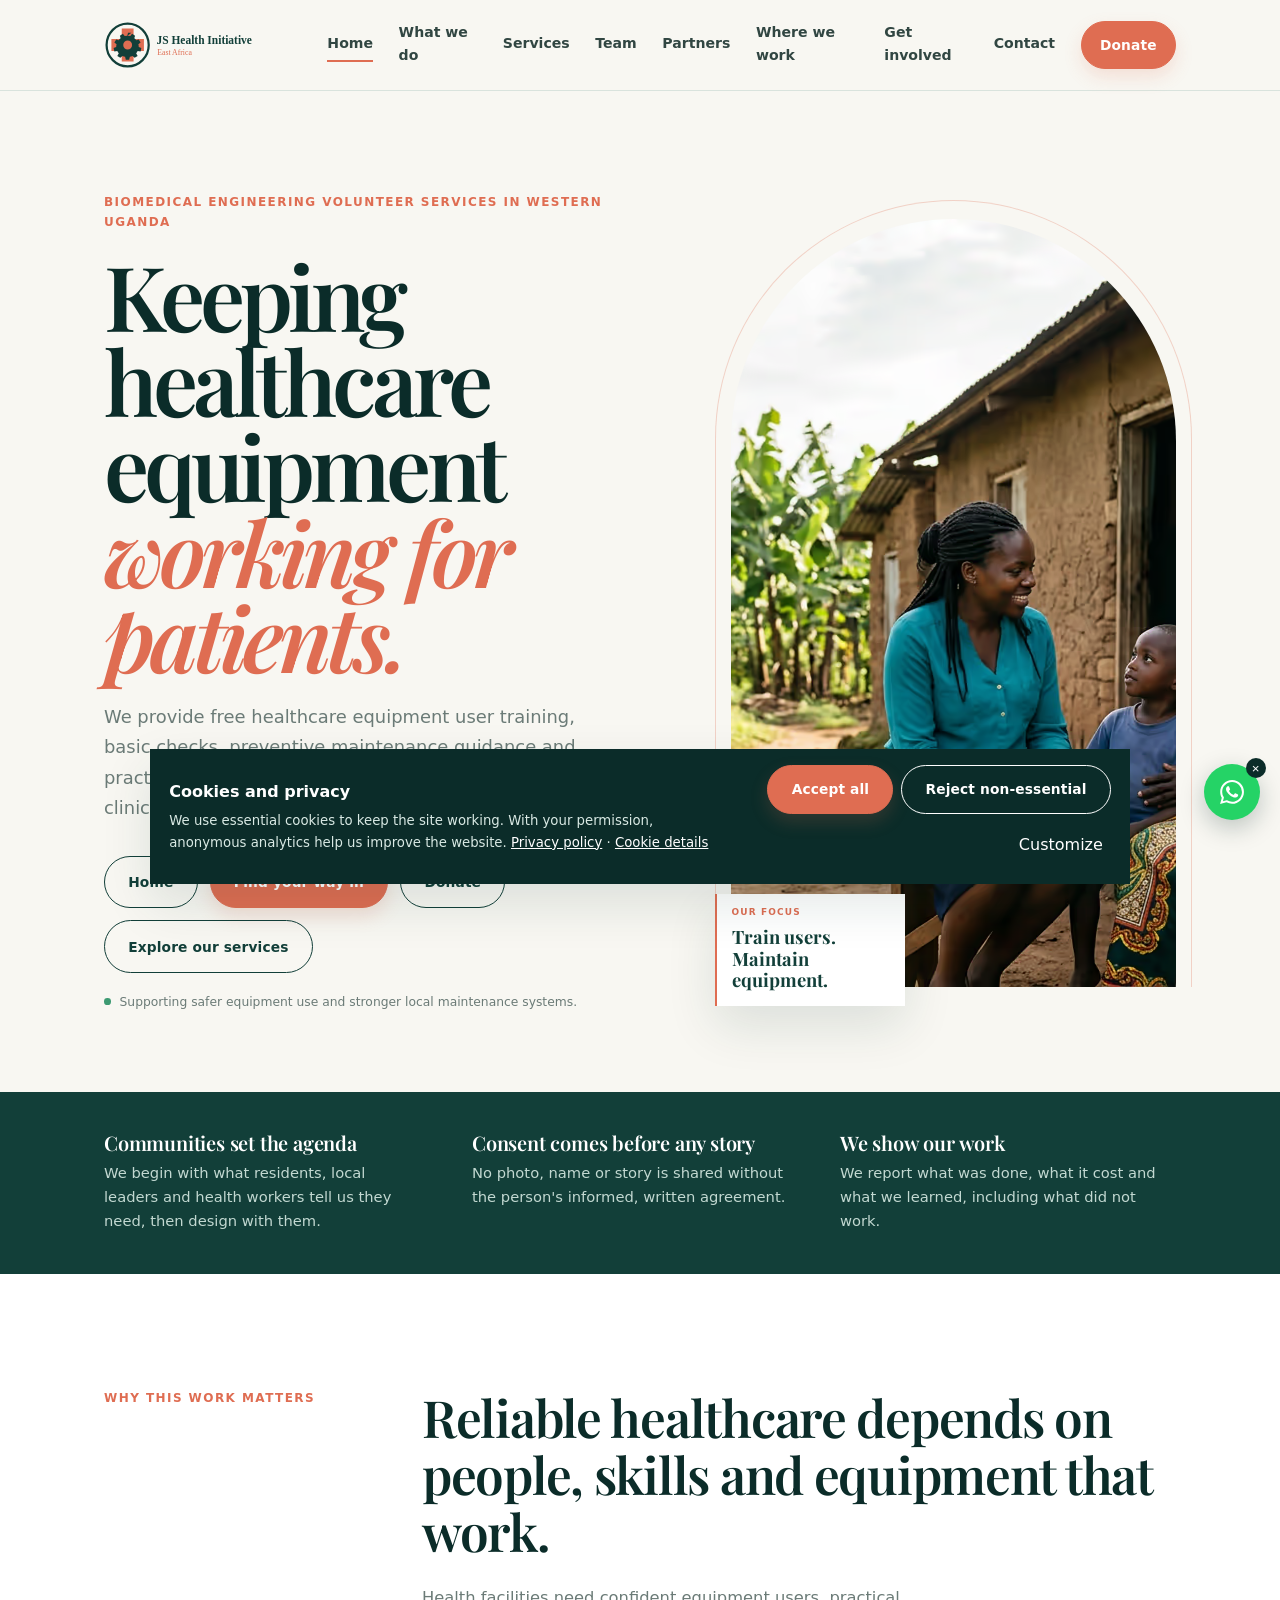
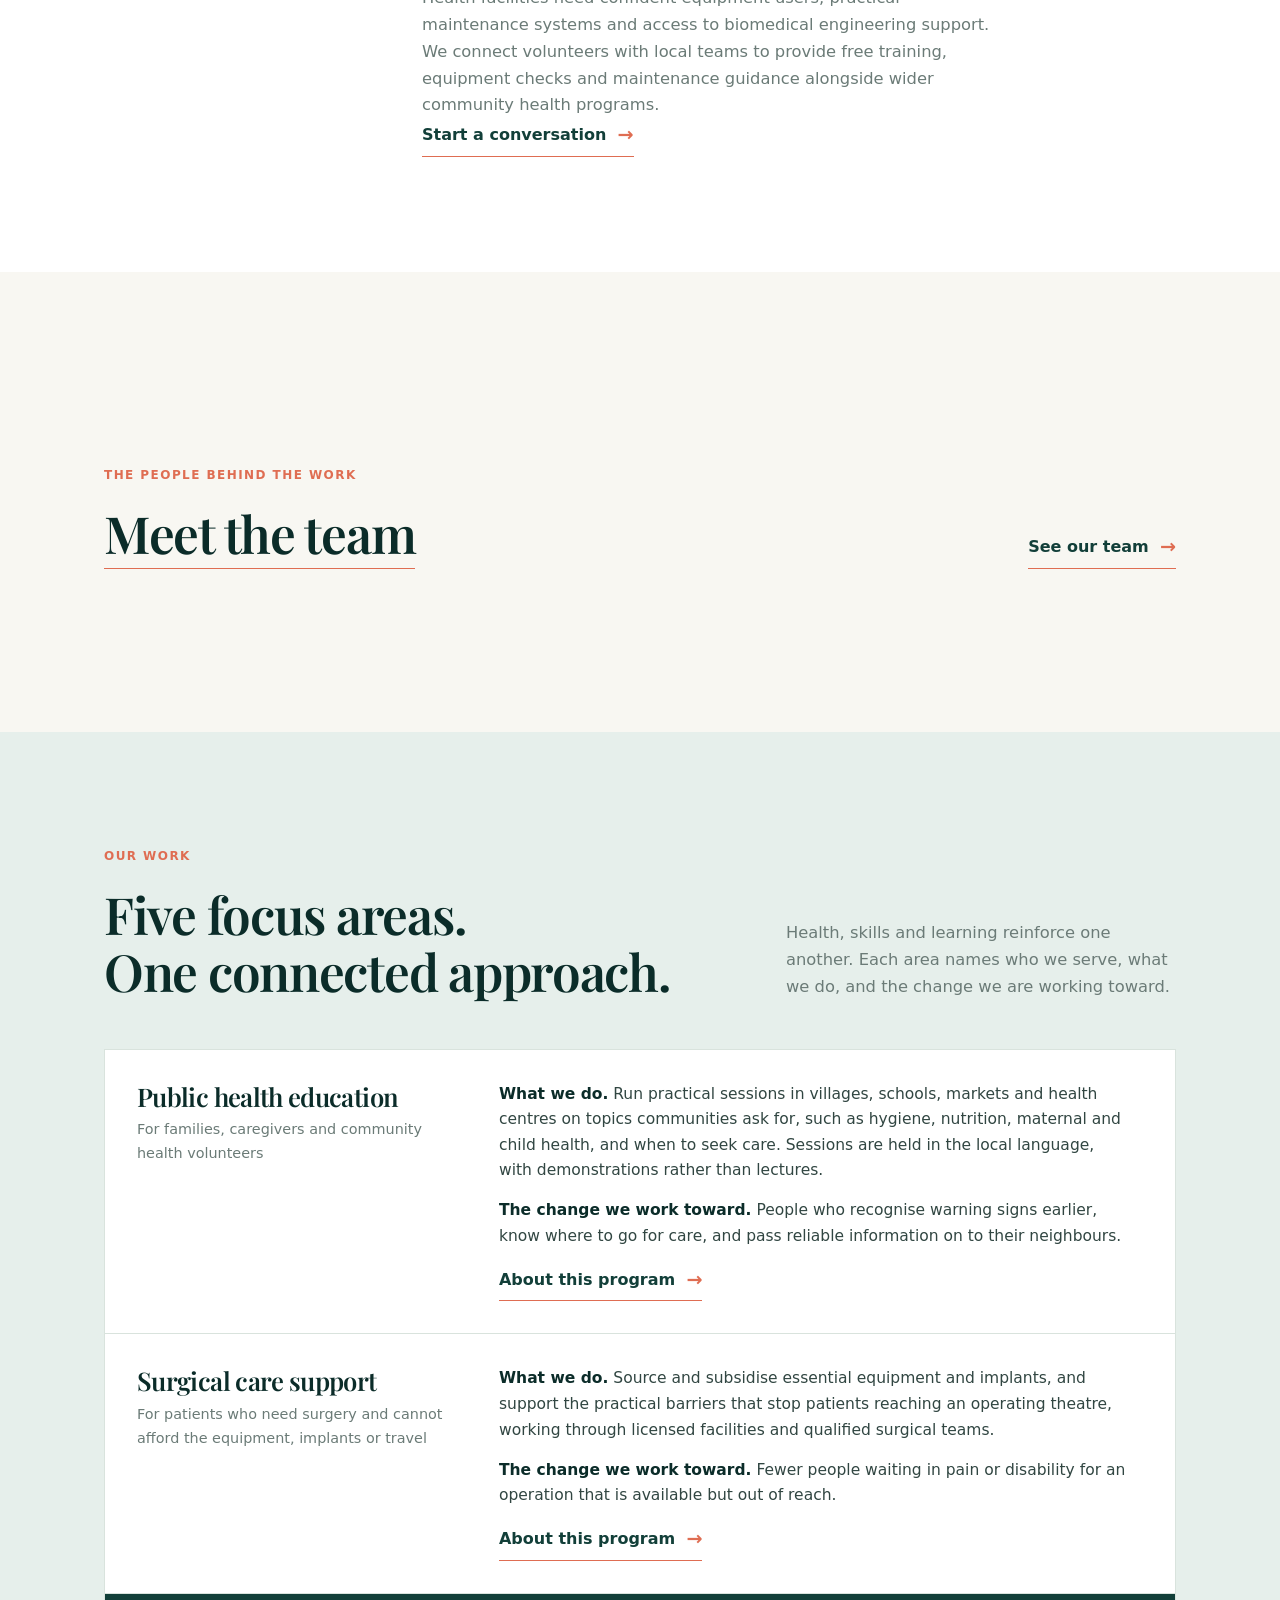
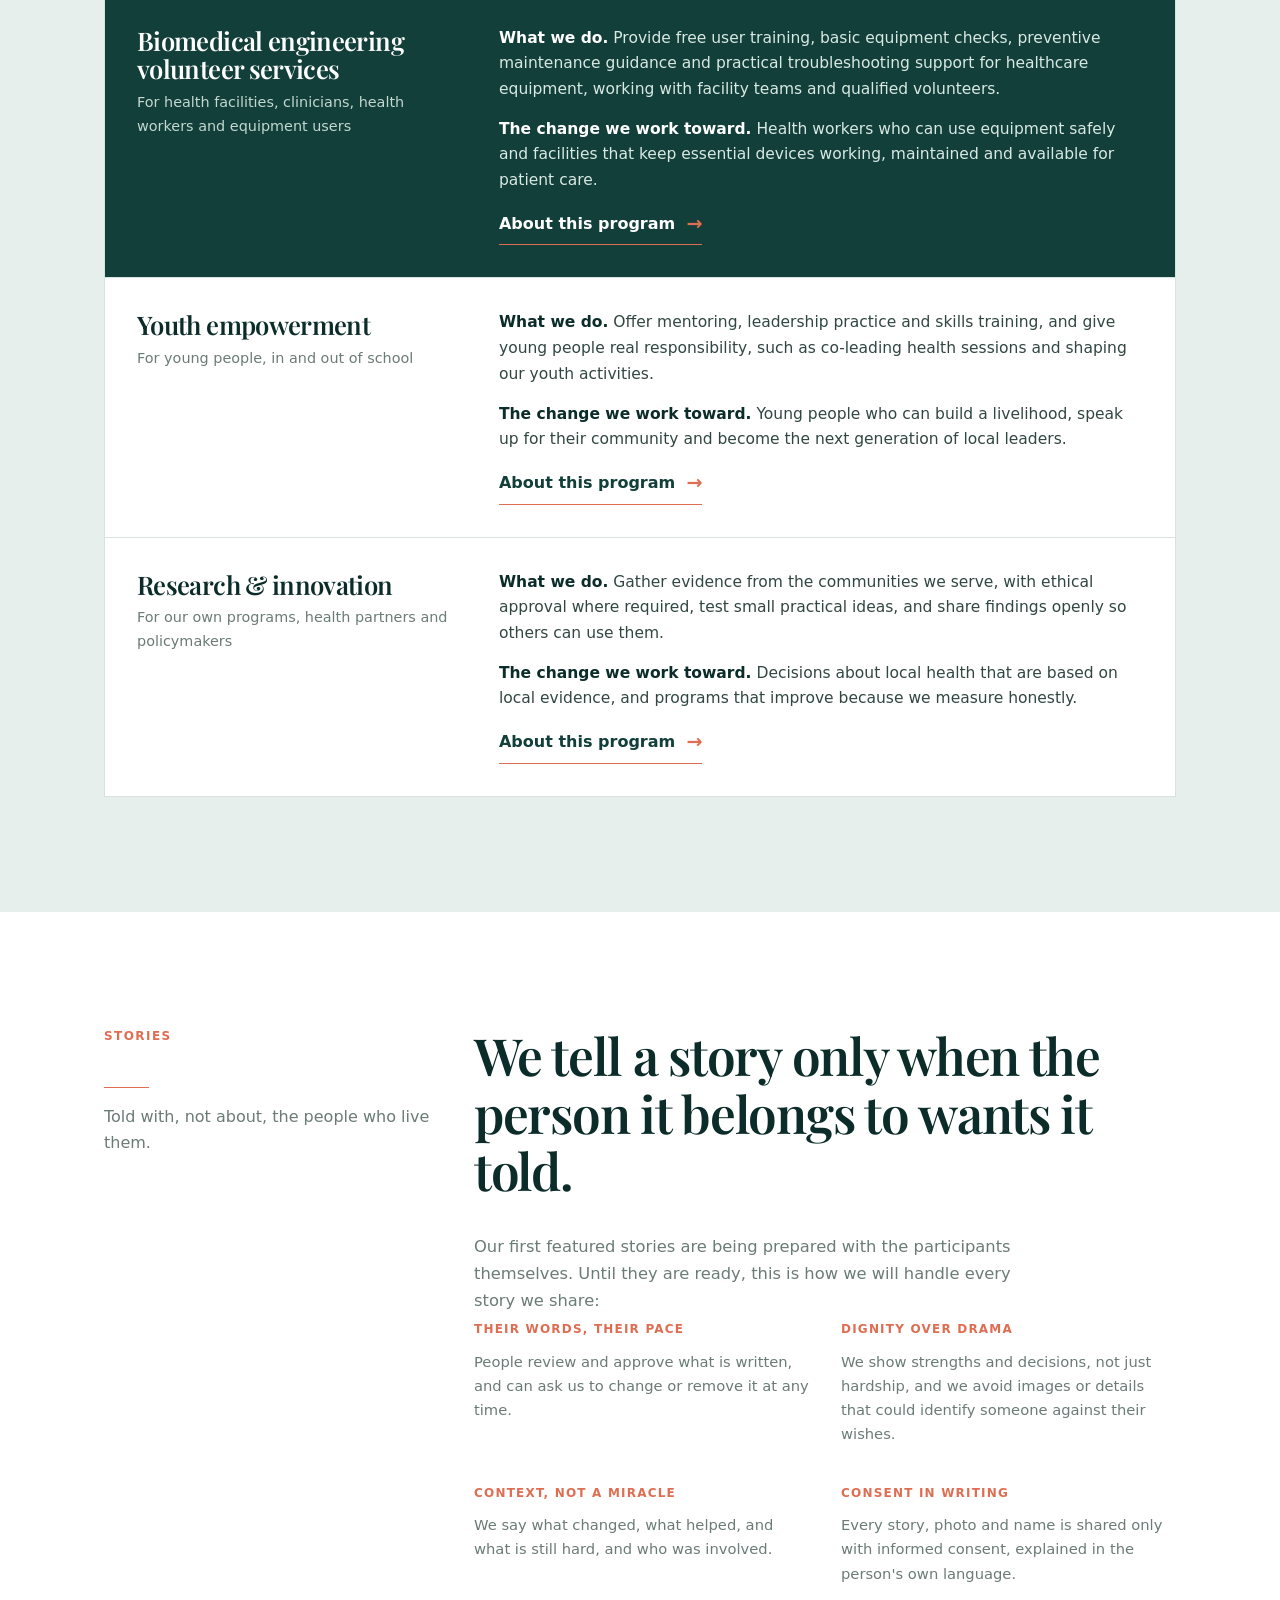
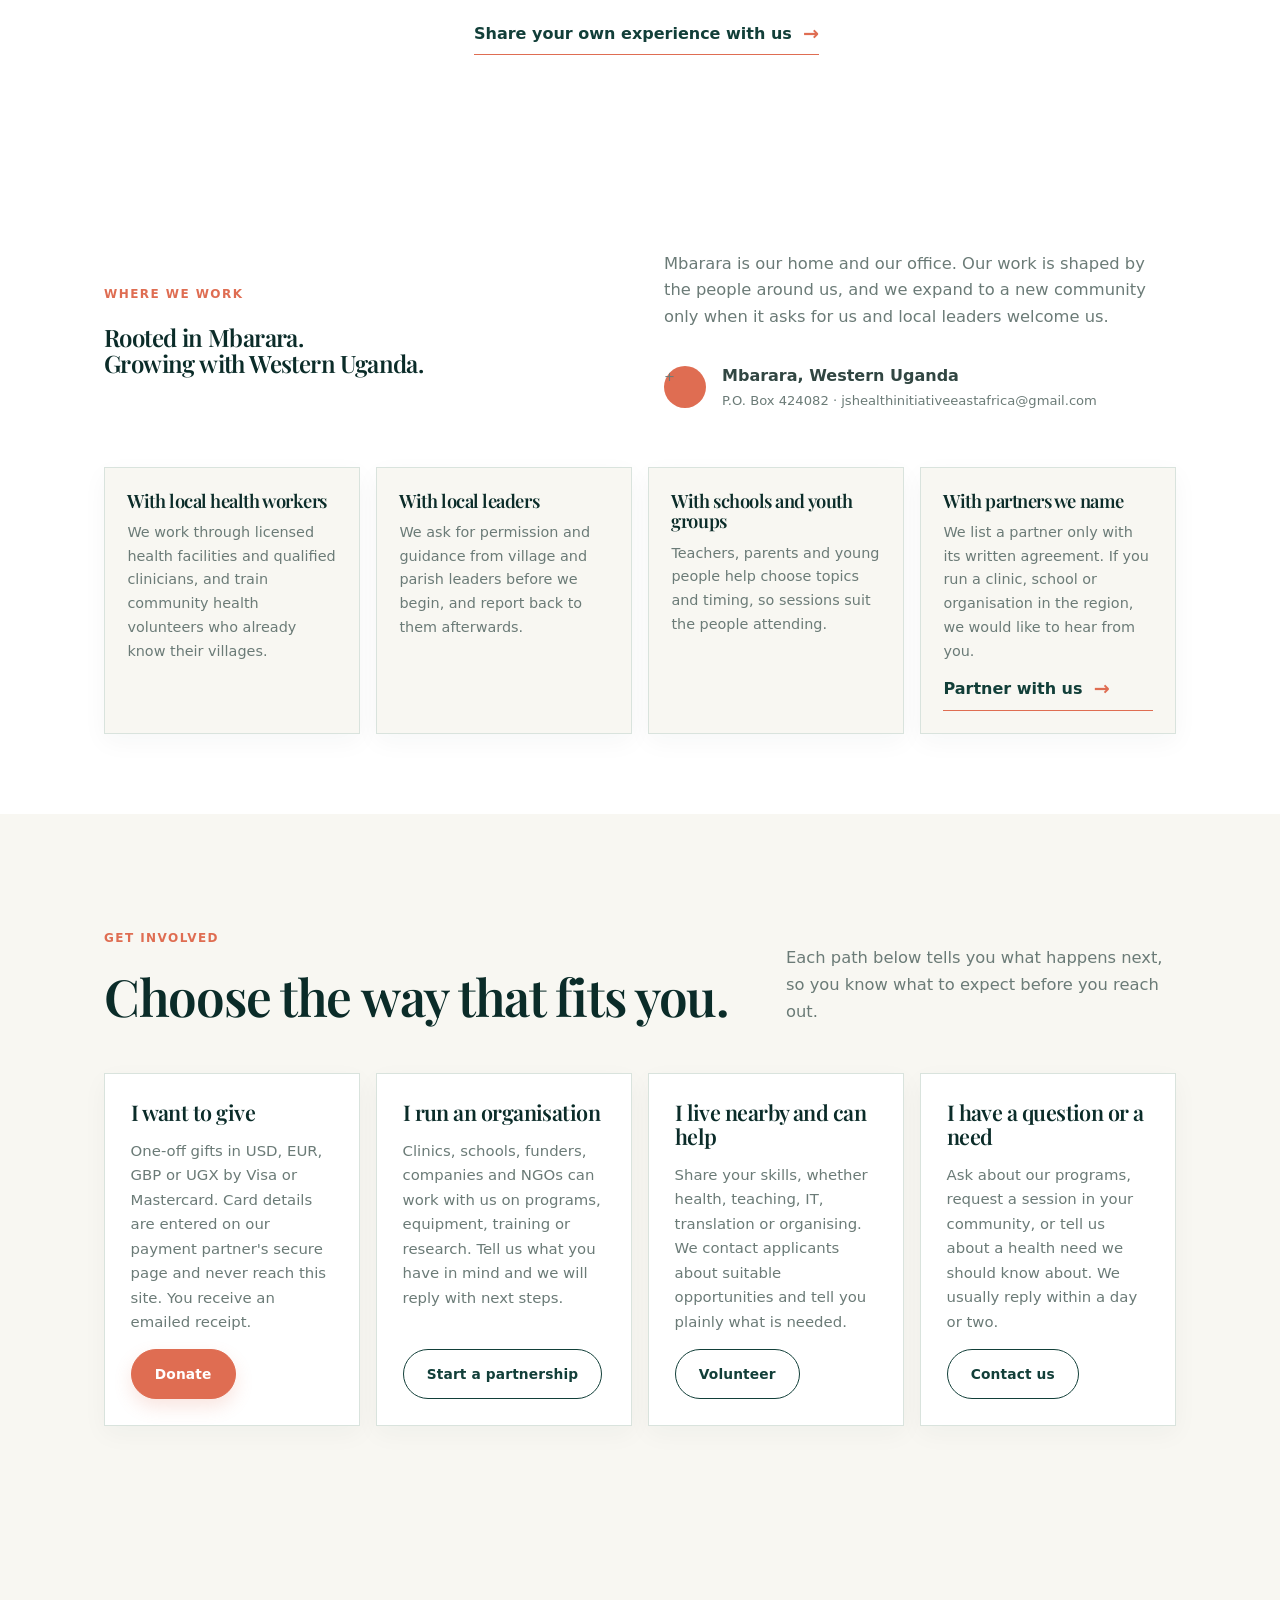
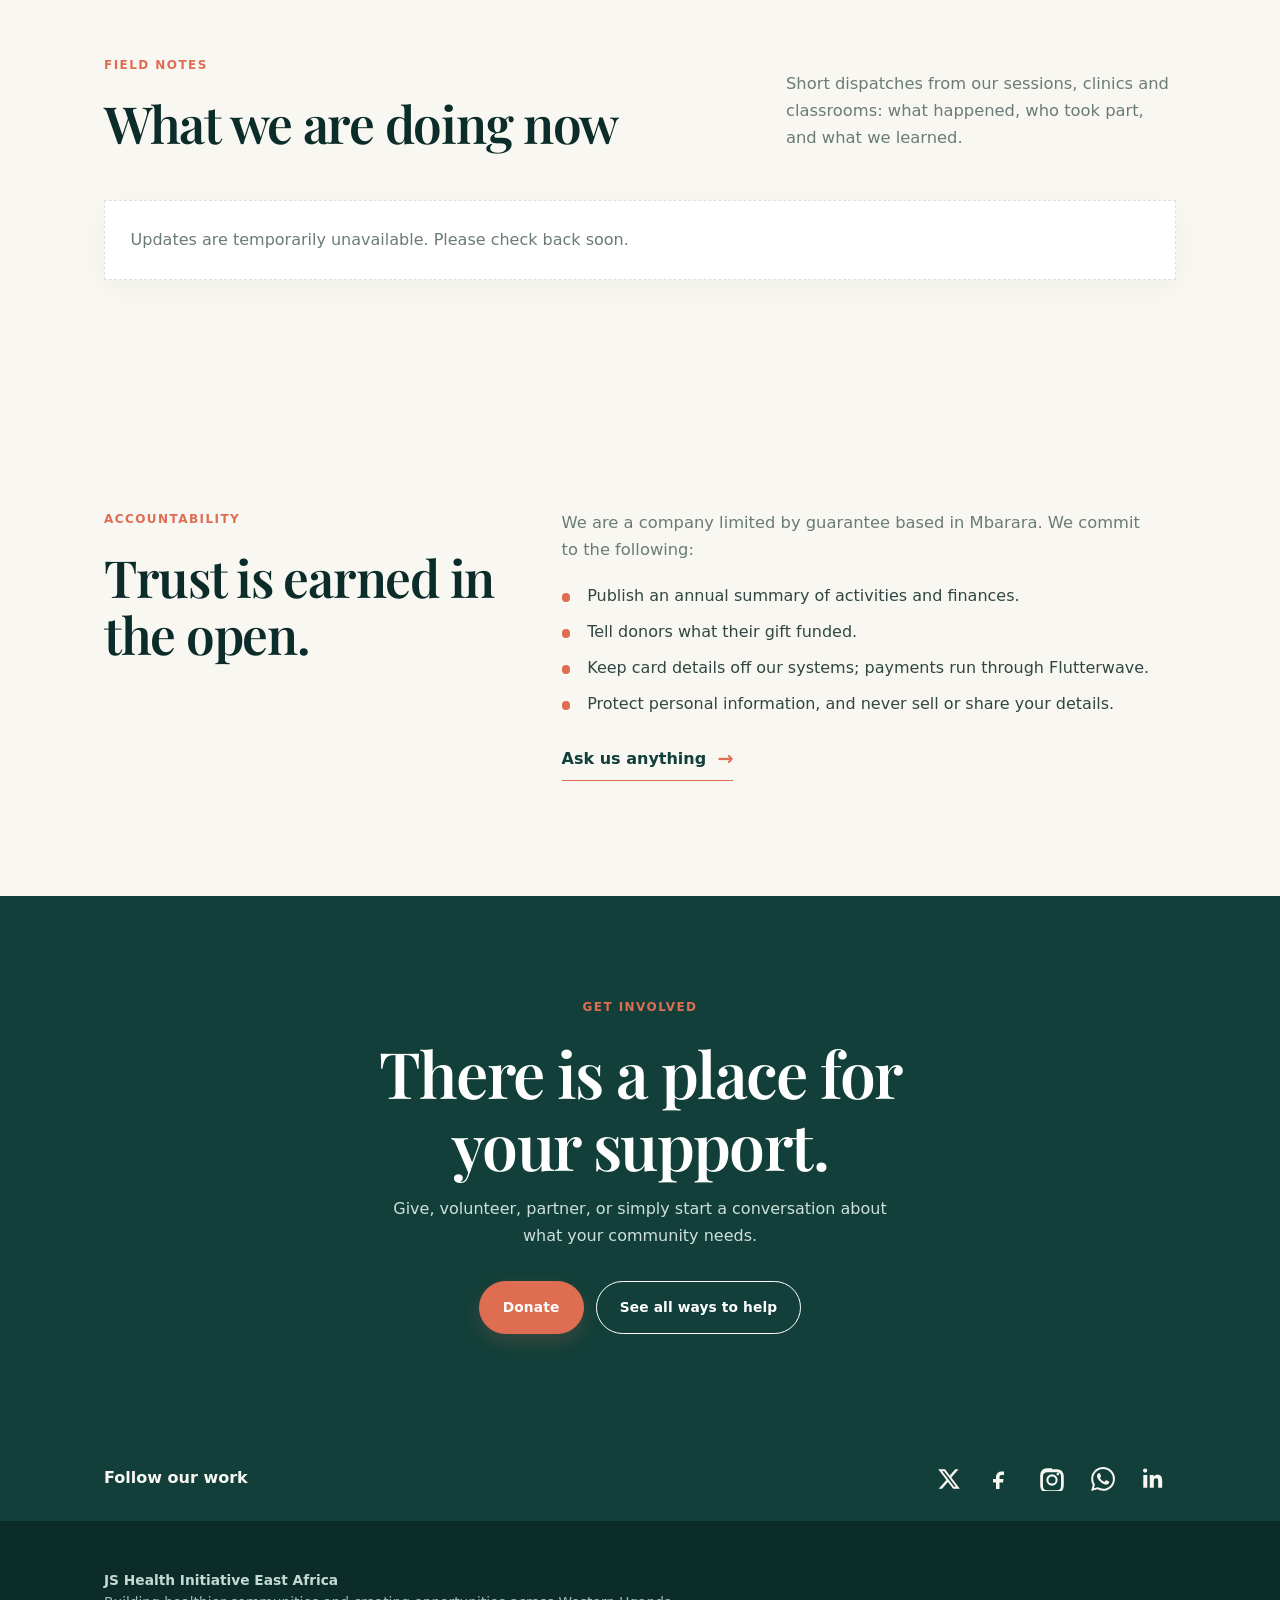
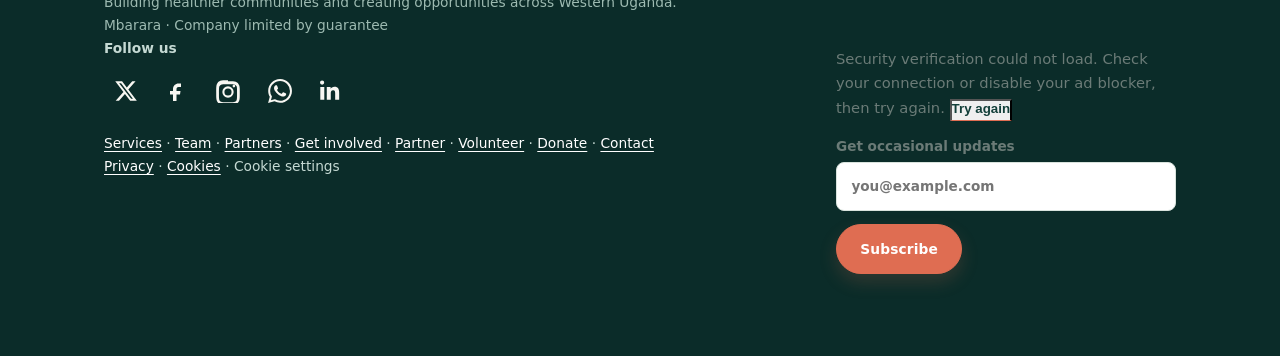
==== commit ebf30370: "modified:   404.html 	modified:   README.md 	modified:   admin.html 	modified:   app.js 	modified:  " ====
--- a/index.html
+++ b/index.html
@@ -4,10 +4,10 @@
   <meta charset="UTF-8"><meta name="viewport" content="width=device-width, initial-scale=1.0">
   <title>Biomedical engineering volunteer services | JS Health Initiative</title>
   <meta name="description" content="JS Health Initiative connects communities and health facilities in Western Uganda with biomedical engineering volunteers, practical training, equipment maintenance support and health programs.">
-  <meta property="og:title" content="Biomedical engineering volunteer services | JS Health Initiative"><meta property="og:description" content="Free healthcare equipment user training, maintenance guidance and practical biomedical engineering volunteer support in Western Uganda."><meta property="og:image" content="https://www.jshealthinitiative.com/assets/og-image.jpg">
+  <meta property="og:title" content="Biomedical engineering volunteer services | JS Health Initiative"><meta property="og:description" content="Free healthcare equipment user training, maintenance guidance and practical biomedical engineering volunteer support in Western Uganda."><meta property="og:type" content="website"><meta property="og:image" content="https://www.jshealthinitiative.com/assets/og-image.jpg">
   <link rel="icon" href="assets/favicon.svg" type="image/svg+xml">
   <meta name="theme-color" content="#123f39"><link rel="stylesheet" href="style.css"><link rel="stylesheet" href="programs.css"><link rel="stylesheet" href="home.css">
-<meta property="og:url" content="https://www.jshealthinitiative.com/"><meta name="twitter:card" content="summary_large_image"><link rel="canonical" href="https://www.jshealthinitiative.com/"></head>
+<meta property="og:url" content="https://www.jshealthinitiative.com/"><meta name="twitter:card" content="summary_large_image"><meta name="twitter:title" content="Biomedical engineering volunteer services | JS Health Initiative"><meta name="twitter:description" content="Free healthcare equipment user training, maintenance guidance and practical biomedical engineering volunteer support in Western Uganda."><meta name="twitter:image" content="https://www.jshealthinitiative.com/assets/og-image.jpg"><link rel="canonical" href="https://www.jshealthinitiative.com/"></head>
 <body class="home"><div id="nav"></div>
 <main id="main">
 
@@ -78,4 +78,4 @@
   <section class="section accountability"><div class="container accountability-grid"><div><p class="eyebrow">Accountability</p><h2>Trust is earned in the open.</h2></div><div><p class="section-lead">We are a company limited by guarantee based in Mbarara. We commit to the following:</p><ul class="check-list"><li>Publish an annual summary of activities and finances.</li><li>Tell donors what their gift funded.</li><li>Keep card details off our systems; payments run through Flutterwave.</li><li>Protect personal information, and never sell or share your details.</li></ul><a class="text-link" href="contact.html">Ask us anything <span aria-hidden="true">→</span></a></div></div></section>
 
   <section class="cta"><div class="container"><p class="eyebrow">Get involved</p><h2>There is a place for your support.</h2><p>Give, volunteer, partner, or simply start a conversation about what your community needs.</p><div class="hero-actions cta-actions"><a href="donate.html" class="btn btn-large">Donate</a><a href="get-involved.html" class="btn btn-large btn-ghost">See all ways to help</a></div></div></section>
-</main><div id="foot"></div><script src="organization.js"></script><script src="config.js"></script><script src="consent.js"></script><script src="turnstile.js"></script><script src="https://challenges.cloudflare.com/turnstile/v0/api.js?render=explicit&onload=jhieTurnstileScriptReady" async defer></script><script src="app.js"></script><script src="programs.js"></script></body></html>
+</main><div id="foot"></div><script src="config.js"></script><script src="social.js"></script><script src="organization.js"></script><script src="consent.js"></script><script src="turnstile.js"></script><script src="https://challenges.cloudflare.com/turnstile/v0/api.js?render=explicit&onload=jhieTurnstileScriptReady" async defer></script><script src="app.js"></script><script src="programs.js"></script></body></html>
--- a/style.css
+++ b/style.css
@@ -1,5 +1,6 @@
 @import url('https://fonts.googleapis.com/css2?family=DM+Sans:wght@400;500;600;700&family=Playfair+Display:ital,wght@0,600;0,700;1,600;1,700&display=swap');
 @font-face{font-family:'DM Sans';font-style:normal;font-weight:400 700;font-display:swap;src:local('DM Sans')}
+.cf-turnstile{width:100%;max-width:100%;min-height:65px;overflow:hidden}
 :root{--green:#123f39;--green-deep:#0b2c29;--green-soft:#e6efeb;--coral:#df6d52;--coral-soft:#f8e8e1;--ink:#16322f;--text:#314642;--muted:#6b7b77;--cream:#f8f7f2;--white:#fff;--line:#d9e3dd;--serif:'Playfair Display',Georgia,serif;--sans:'DM Sans',system-ui,sans-serif;--shadow:0 20px 50px rgba(15,55,48,.12)}*{box-sizing:border-box;margin:0;padding:0}[hidden]{display:none!important}html{scroll-behavior:smooth}body{font-family:var(--sans);color:var(--text);background:var(--cream);line-height:1.65;-webkit-font-smoothing:antialiased}body{overflow-x:clip}img{display:block;max-width:100%}a{color:inherit;text-decoration:none}a:hover{text-decoration:none}:focus-visible{outline:3px solid var(--coral);outline-offset:3px;border-radius:3px}.skip{position:absolute;left:-999px;top:0;background:var(--green-deep);color:#fff;padding:.7rem 1rem;z-index:99}.skip:focus{left:0}.container{max-width:1200px;margin:0 auto;padding:0 clamp(1.25rem,5vw,4rem)}h1,h2,h3{font-family:var(--serif);font-weight:600;line-height:1.12;color:var(--green-deep);letter-spacing:-.025em}.eyebrow{font-size:.75rem;font-weight:700;letter-spacing:.12em;text-transform:uppercase;color:var(--coral);margin-bottom:1.2rem}.muted,.section-lead{color:var(--muted)}.section{padding:clamp(4rem,9vw,7.5rem) 0}.section h2{font-size:clamp(2rem,4vw,3.4rem)}.section-lead{font-size:1.02rem;max-width:580px}.btn{display:inline-flex;align-items:center;justify-content:center;gap:.7rem;min-height:3rem;background:var(--coral);color:#fff;border:1px solid var(--coral);padding:.78rem 1.45rem;border-radius:999px;font:inherit;font-size:.86rem;font-weight:700;letter-spacing:.01em;cursor:pointer;box-shadow:0 8px 18px rgba(223,109,82,.18);transition:transform .2s ease,background .2s ease,border-color .2s ease,box-shadow .2s ease}.btn:hover{background:#c85840;border-color:#c85840;transform:translateY(-2px);box-shadow:0 12px 24px rgba(223,109,82,.24)}.btn:active{transform:translateY(0);box-shadow:0 4px 10px rgba(223,109,82,.16)}.btn-large{min-height:3.15rem;padding:.88rem 1.45rem}.btn-ghost{background:transparent;color:var(--green);border-color:var(--green);box-shadow:none}.btn-ghost:hover{background:var(--green);color:#fff;box-shadow:3px 3px 0 rgba(11,44,41,.16)}.text-link{display:inline-flex;gap:.7rem;align-items:center;color:var(--green);font-weight:700;border-bottom:1px solid var(--coral);padding-bottom:.3rem}.text-link span{color:var(--coral);font-size:1.2rem}.nav{position:sticky;top:0;background:rgba(248,247,242,.94);backdrop-filter:blur(14px);border-bottom:1px solid var(--line);z-index:20}.nav-inner{display:flex;align-items:center;justify-content:space-between;gap:1rem;padding-block:1rem}.logo{display:flex;align-items:center;color:var(--green);font-weight:700}.logo:hover{color:var(--green)}.logo img{display:block;width:220px;height:auto;max-height:52px}.nav-links{display:flex;align-items:center;gap:1.6rem;font-size:.88rem;font-weight:600}.nav-links a:not(.btn){padding:.3rem 0;border-bottom:2px solid transparent}.nav-links a:not(.btn):hover,.nav-links a[aria-current=page]{border-color:var(--coral)}.nav-links .btn{color:#fff;padding:.65rem 1.15rem}.burger{display:none;background:transparent;border:1px solid var(--line);border-radius:50%;width:42px;height:42px;color:var(--green);font-size:1.1rem;cursor:pointer}.hero{background:var(--cream);padding:clamp(3rem,7vw,6rem) 0 7rem}.hero-grid{display:grid;grid-template-columns:minmax(0,1fr) minmax(300px, .8fr);gap:clamp(2.5rem,7vw,7rem);align-items:center}.hero h1{font-size:clamp(3.2rem,7vw,6.7rem);max-width:730px;margin-bottom:1.5rem}.hero h1 em{color:var(--coral);font-style:italic}.lead{font-size:1.16rem;max-width:600px;color:var(--muted);margin-bottom:2rem}.hero-actions{display:flex;flex-wrap:wrap;gap:.8rem}.hero-note{display:flex;align-items:center;gap:.6rem;color:var(--muted);font-size:.82rem;margin-top:1.5rem}.trust-dot{width:8px;height:8px;border-radius:50%;background:#4b956e}.hero-visual{position:relative;max-width:480px;justify-self:end}.hero-visual:before{content:'';position:absolute;inset:-18px 18px 18px -18px;border:1px solid var(--coral);border-radius:180px 180px 18px 18px;opacity:.5}.hero-visual img{position:relative;width:100%;aspect-ratio:4/5;object-fit:cover;border-radius:180px 180px 18px 18px}.image-caption{position:absolute;bottom:1.25rem;left:-1.5rem;background:var(--white);padding:1rem 1.25rem;border-left:4px solid var(--coral);box-shadow:var(--shadow);min-width:190px}.caption-kicker{display:block;color:var(--coral);font-size:.7rem;text-transform:uppercase;letter-spacing:.12em;font-weight:700;margin-bottom:.25rem}.image-caption strong{font-family:var(--serif);font-size:1.15rem;color:var(--green)}.intro{background:var(--white)}.intro-grid{display:grid;grid-template-columns:.55fr 1.45fr;gap:2rem}.intro-grid h2{max-width:800px;margin-bottom:1.5rem}.work-section{background:var(--green-soft)}.section-heading{display:flex;justify-content:space-between;gap:3rem;align-items:end;margin-bottom:3rem}.section-heading .section-lead{max-width:390px}.work-grid{display:grid;grid-template-columns:repeat(3,1fr);gap:1rem}.work-card{position:relative;display:flex;flex-direction:column;min-height:260px;padding:1.8rem;background:var(--white);border:1px solid var(--line);transition:transform .2s ease,box-shadow .2s ease}.work-card:hover{transform:translateY(-5px);box-shadow:var(--shadow)}.work-card-wide{grid-column:span 2;min-height:300px}.work-card-dark{background:var(--green);border-color:var(--green);color:#d9e9e4}.work-card-dark h3,.work-card-dark .card-number{color:#fff}.work-card-accent{background:var(--coral-soft);border-color:#edc7bc}.work-card h3{font-size:1.55rem;max-width:280px;margin-top:auto;margin-bottom:.55rem}.work-card p{max-width:300px;color:var(--muted);font-size:.92rem}.work-card-dark p{color:#c2d8d1}.card-number{font-size:.75rem;color:var(--coral);font-weight:700;letter-spacing:.08em}.card-arrow{position:absolute;right:1.6rem;top:1.5rem;color:var(--coral);font-size:1.3rem}.story{background:var(--white)}.story-grid{display:grid;grid-template-columns:.65fr 1.35fr;gap:2rem}.story-line{display:block;width:45px;height:1px;background:var(--coral);margin:2.5rem 0 1rem}.story-content h2{font-size:clamp(2.2rem,4vw,4rem);max-width:700px;margin-bottom:2.2rem}.story-points{display:grid;grid-template-columns:1fr 1fr;gap:2rem;margin-bottom:2rem}.story-points span{color:var(--coral);font-size:.75rem;font-weight:700;text-transform:uppercase;letter-spacing:.1em}.story-points p{margin-top:.5rem;color:var(--muted);font-size:.92rem}.place{padding:5rem 0}.place-grid{display:grid;grid-template-columns:1fr 1fr;gap:3rem;align-items:center}.place-mark{display:flex;align-items:center;gap:1rem;margin-top:2rem}.pin{display:grid;place-items:center;width:42px;height:42px;border-radius:50%;background:var(--coral);color:#fff;font-size:1.4rem}.place-mark strong,.place-mark span{display:block}.place-mark span{font-size:.82rem;color:var(--muted)}.cta{background:var(--green);color:#fff;text-align:center;padding:clamp(4rem,8vw,7rem) 0}.cta h2{font-size:clamp(2.4rem,5vw,4.5rem);color:#fff;max-width:650px;margin:0 auto 1rem}.cta p:not(.eyebrow){max-width:520px;margin:0 auto 2rem;color:#cde0da}.cta .btn-ghost{color:#fff;border-color:#fff}.cta .btn-ghost:hover{background:#fff;color:var(--green)}.feature-grid{display:grid;grid-template-columns:repeat(auto-fit,minmax(250px,1fr));gap:1rem}.feature{background:#fff;border:1px solid var(--line);padding:1.4rem}.feature h3{font-size:1.2rem;margin-bottom:.4rem}.feature p{color:var(--muted);font-size:.9rem}.stacked-form{display:grid;gap:.85rem;max-width:520px}.stacked-form label{font-size:.85rem;font-weight:600;color:var(--muted);display:grid;gap:.3rem}.stacked-form input,.stacked-form textarea,.stacked-form select{width:100%;padding:.75rem .9rem;border:1px solid var(--line);border-radius:8px;font:inherit;background:#fff;color:var(--text)}.stacked-form button{justify-self:start}.hp{position:absolute;left:-9999px;width:1px;height:1px;opacity:0}.form-status{min-height:1.4em;font-size:.92rem;color:var(--muted)}.form-status.ok{color:#18794e}.form-status.err{color:#b33d2c}footer{background:var(--green-deep);color:#c5d9d3;padding:3rem 0;font-size:.86rem}.footer-inner{display:flex;justify-content:space-between;gap:2rem;flex-wrap:wrap}footer a{color:#fff;text-decoration:underline;text-underline-offset:3px}footer .muted{color:#9dbab1}.footer-inner .stacked-form{width:100%;max-width:340px}@media(max-width:760px){.burger{display:block}.nav-links{display:none;position:absolute;left:0;right:0;top:100%;background:var(--cream);border-bottom:1px solid var(--line);flex-direction:column;align-items:stretch;padding:1rem 1.25rem;gap:.8rem}.nav-links.open{display:flex;box-shadow:0 18px 28px rgba(23,26,36,.08)}.nav-links .btn{text-align:center}.hero-grid,.intro-grid,.story-grid,.place-grid{grid-template-columns:1fr}.hero{padding-top:3.5rem}.hero-visual{justify-self:center;width:min(100%,390px);margin-top:1rem}.section-heading{display:block}.section-heading .section-lead{margin-top:1rem}.work-grid{grid-template-columns:1fr 1fr}.work-card-wide{grid-column:span 2}.story-line{margin-top:1.5rem}.story-points{gap:1rem}.footer-inner .stacked-form{max-width:none}}@media(max-width:480px){.hero h1{font-size:3.2rem}.work-grid{grid-template-columns:1fr}.work-card-wide{grid-column:span 1}.story-points{grid-template-columns:1fr}.image-caption{left:.75rem}}@media(prefers-reduced-motion:reduce){*{transition:none!important;scroll-behavior:auto!important}}
 
 /* ---- Shared additions: page headers, lists, journeys ---- */
@@ -13,7 +14,9 @@
 .admin{padding-block:2rem}.tabs{display:flex;flex-wrap:wrap;gap:.4rem;margin-bottom:1.5rem}.tabs .btn.active{background:var(--green);color:#fff}.scroll{overflow-x:auto}table{border-collapse:collapse;width:100%;font-size:.86rem}th,td{padding:.5rem .7rem;border-bottom:1px solid var(--line);text-align:left;vertical-align:top}
 @media(max-width:1000px){.journey-grid{grid-template-columns:1fr 1fr}}@media(max-width:760px){.contact-grid{grid-template-columns:1fr;gap:2rem}}@media(max-width:560px){.journey-grid{grid-template-columns:1fr}}
 .page-head{border-bottom:1px solid var(--line)}.journey,.contact-card,.feature,.local-card,.updates-empty{box-shadow:0 8px 24px rgba(15,55,48,.04)}.journey:hover,.contact-card:hover,.feature:hover,.local-card:hover{border-color:var(--coral)}.stacked-form input:focus,.stacked-form textarea:focus,.stacked-form select:focus{border-color:var(--coral);outline:3px solid rgba(223,109,82,.2);outline-offset:0}.tabs button{font:inherit}
+.social-links{display:flex;align-items:center;gap:.45rem;flex-wrap:wrap;margin:.6rem 0 1.2rem}.social-link{display:inline-flex;align-items:center;justify-content:center;gap:.55rem;width:44px;height:44px;color:var(--green);border-radius:50%;transition:color .2s ease,background-color .2s ease,transform .2s ease}.social-link:hover{color:var(--social-brand,#df6d52);background:rgba(255,255,255,.1);transform:translateY(-2px)}.social-link:focus-visible{outline:3px solid var(--coral);outline-offset:3px}.social-link[data-platform=x]{--social-brand:#000}.social-link[data-platform=facebook]{--social-brand:#1877f2}.social-link[data-platform=instagram]{--social-brand:#e4405f}.social-link[data-platform=linkedin]{--social-brand:#0a66c2}.social-link[data-platform=whatsapp]{--social-brand:#25d366}.footer-social .social-link{color:var(--cream)}.social-links-large{gap:1rem;margin-top:1.5rem}.social-links-large .social-link{width:auto;min-width:150px;height:56px;justify-content:flex-start;border:1px solid var(--line);border-radius:999px;padding:0 1rem;background:var(--white)}.social-links-large .social-link:hover{background:var(--white)}.social-connect{background:var(--green-soft)}.social-connect h2{font-size:clamp(2rem,4vw,3rem)}.follow-strip{padding:1.25rem 0;background:var(--green);color:var(--cream)}.follow-strip .container{display:flex;align-items:center;justify-content:space-between;gap:1rem}.follow-strip .social-links{margin:0}.follow-strip .social-link{color:var(--cream)}.share-links{display:flex;gap:.25rem;margin-top:1rem}.share-links .social-link{width:36px;height:36px;font-size:.8rem;border:1px solid var(--line)}.whatsapp-widget{position:fixed;right:1.25rem;bottom:5rem;z-index:1001;display:flex;align-items:flex-start}.whatsapp-float{width:56px;height:56px;background:#25d366;color:#fff;box-shadow:0 8px 24px rgba(11,44,41,.25)}.whatsapp-float:hover{color:#fff;background:#1fba59}.whatsapp-float[data-tooltip]::after{content:attr(data-tooltip);position:absolute;right:calc(100% + .65rem);top:50%;transform:translateY(-50%);white-space:nowrap;background:var(--green-deep);color:#fff;padding:.45rem .7rem;border-radius:4px;font-size:.75rem;opacity:0;pointer-events:none;transition:opacity .2s ease}.whatsapp-float:hover::after,.whatsapp-float:focus-visible::after{opacity:1}.whatsapp-dismiss{position:absolute;right:-.35rem;top:-.35rem;width:20px;height:20px;border:0;border-radius:50%;background:var(--green-deep);color:#fff;line-height:1;cursor:pointer}.whatsapp-dismiss:focus-visible{outline:2px solid var(--coral);outline-offset:2px}@media(max-width:560px){.follow-strip .container{align-items:flex-start;flex-direction:column}.social-links-large .social-link{min-width:135px}.whatsapp-widget{right:.75rem;bottom:6.5rem}}@media(prefers-reduced-motion:reduce){html{scroll-behavior:auto}.social-link,.whatsapp-float[data-tooltip]::after{transition:none}}
 .cookie-consent{position:fixed;left:1rem;right:1rem;bottom:1rem;z-index:1000;display:flex;align-items:center;justify-content:space-between;gap:1rem;max-width:980px;margin:auto;padding:1rem 1.2rem;background:var(--green-deep);color:#fff;box-shadow:var(--shadow)}.cookie-consent p{max-width:650px;margin-top:.25rem;font-size:.83rem;color:#d9e9e4}.cookie-consent a{color:#fff;text-decoration:underline}.cookie-privacy-notice{color:#ffd9c9!important;font-weight:600}.cookie-actions{display:flex;align-items:center;flex-wrap:wrap;justify-content:flex-end;gap:.5rem}.cookie-actions .btn-ghost{color:#fff;border-color:#fff}.cookie-actions .text-link{color:#fff;border:0;padding:.6rem .5rem;background:transparent;font:inherit;cursor:pointer}.footer-cookie-settings{border:0;background:none;font:inherit;cursor:pointer;color:inherit;padding:0}.prose{max-width:760px}.prose h2{margin:2rem 0 .7rem}.prose p{margin-bottom:1rem}.prose code{background:var(--green-soft);padding:.1rem .3rem}
 .analytics-columns{display:grid;grid-template-columns:repeat(auto-fit,minmax(180px,1fr));gap:1rem;margin:1.5rem 0}.analytics-columns section{padding:1rem;background:var(--green-soft);border:1px solid var(--line)}.analytics-columns h3{font-size:1.1rem}.analytics-columns ul{list-style:none;margin-top:.5rem;font-size:.85rem}.analytics-chart{display:block;width:100%;height:150px;padding:1rem;background:var(--green-soft);border:1px solid var(--line);margin:1rem 0 2rem}.analytics-chart rect{fill:var(--coral)}
 @media(max-width:700px){.cookie-consent{display:block;left:.5rem;right:.5rem;bottom:.5rem;margin:0;padding:1rem;max-height:calc(100vh - 1rem);overflow:auto}.cookie-actions{justify-content:flex-start;margin-top:.75rem}.cookie-actions .btn{min-height:2.9rem;padding-inline:1rem}}
+.btn-danger{background:#b42318;border-color:#b42318;color:#fff}.btn-danger:hover{background:#8f1d14;border-color:#8f1d14}.table-toolbar{display:flex;align-items:center;gap:1rem;margin-bottom:.75rem}.confirm-dialog{position:fixed;z-index:2000;inset:0;margin:auto;border:0;border-radius:12px;padding:0;max-width:34rem;width:calc(100% - 2rem);color:var(--text);box-shadow:var(--shadow)}.confirm-dialog::backdrop{background:rgba(11,44,41,.65)}.confirm-dialog form{display:grid;gap:1rem;padding:1.5rem}.confirm-dialog h2{font-size:1.8rem}.dialog-actions{display:flex;justify-content:flex-end;gap:.7rem;flex-wrap:wrap}
  .team-grid,.partner-grid,.service-grid{display:grid;grid-template-columns:repeat(3,minmax(0,1fr));gap:1.25rem}.team-card,.partner-card,.service-card{background:var(--white);border:1px solid var(--line);border-radius:1rem;padding:1.25rem;box-shadow:var(--shadow)}.team-card{display:flex;gap:1rem}.team-card-lead{border-top:4px solid var(--coral)}.team-avatar,.partner-logo{width:4rem;height:4rem;flex:0 0 4rem;border-radius:50%;display:grid;place-items:center;background:var(--green-soft);color:var(--green);font-weight:700;overflow:hidden}.team-avatar img,.partner-logo img{width:100%;height:100%;object-fit:cover}.team-role,.partner-type{color:var(--coral);font-weight:700}.team-department{font-size:.9rem;color:var(--muted)}.team-bio[data-collapsed="true"]{display:-webkit-box;-webkit-line-clamp:4;-webkit-box-orient:vertical;overflow:hidden}.team-contact{display:flex;flex-wrap:wrap;gap:.65rem;margin-top:.75rem;font-size:.85rem}.partner-grid .partner-logo{border-radius:.75rem;margin-bottom:.75rem}.partner-card h3,.service-card h3{margin:.5rem 0}.partner-type{display:inline-block;font-size:.75rem;text-transform:capitalize}.inline-filter{display:flex;gap:.75rem;align-items:center;margin-bottom:1.5rem}.inline-filter select{max-width:16rem}.service-grid{grid-template-columns:repeat(2,minmax(0,1fr));margin-bottom:2rem}.service-card{scroll-margin-top:6rem}.service-summary{font-weight:600}.service-body{margin-top:1rem}.section-soft{background:var(--green-soft)}.honeypot{position:absolute!important;left:-10000px!important;width:1px!important;height:1px!important;opacity:0!important}.narrow{max-width:48rem}@media(max-width:800px){.team-grid,.partner-grid,.service-grid{grid-template-columns:1fr}.team-card{align-items:flex-start}}
